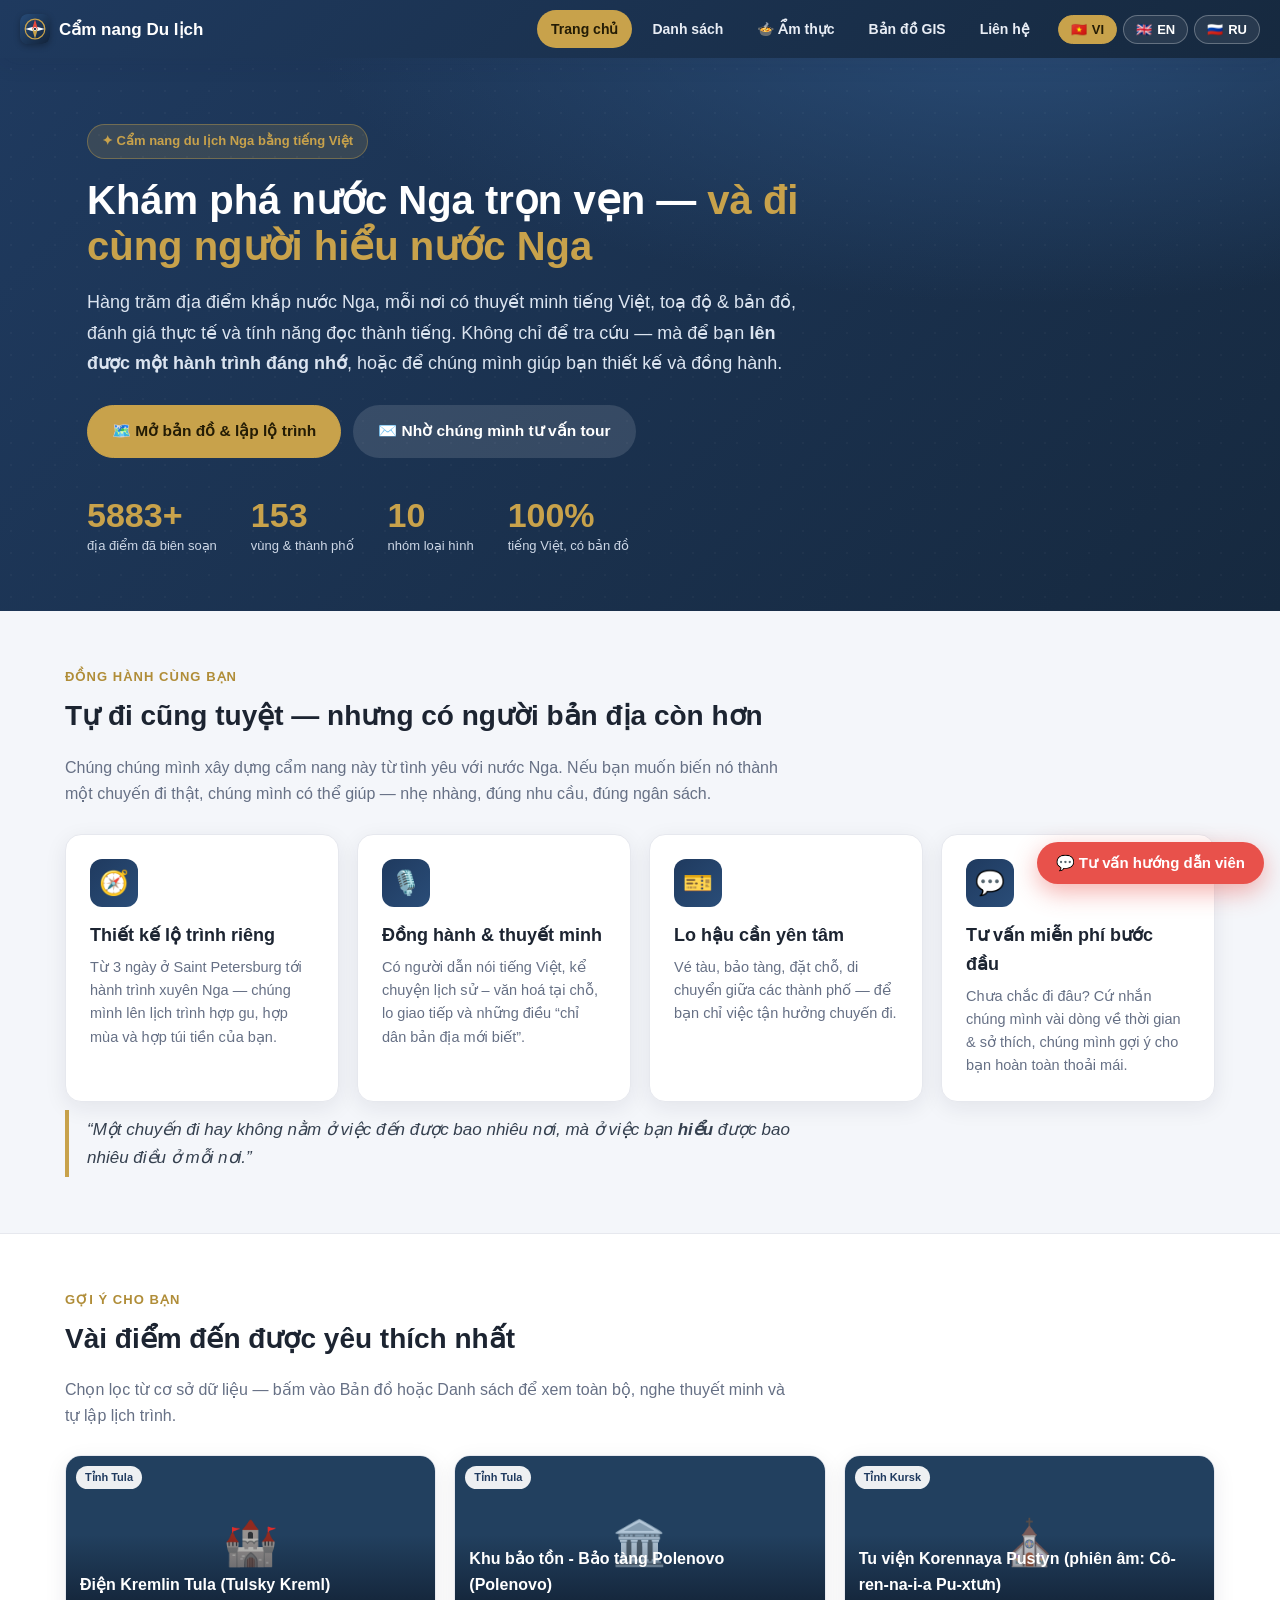
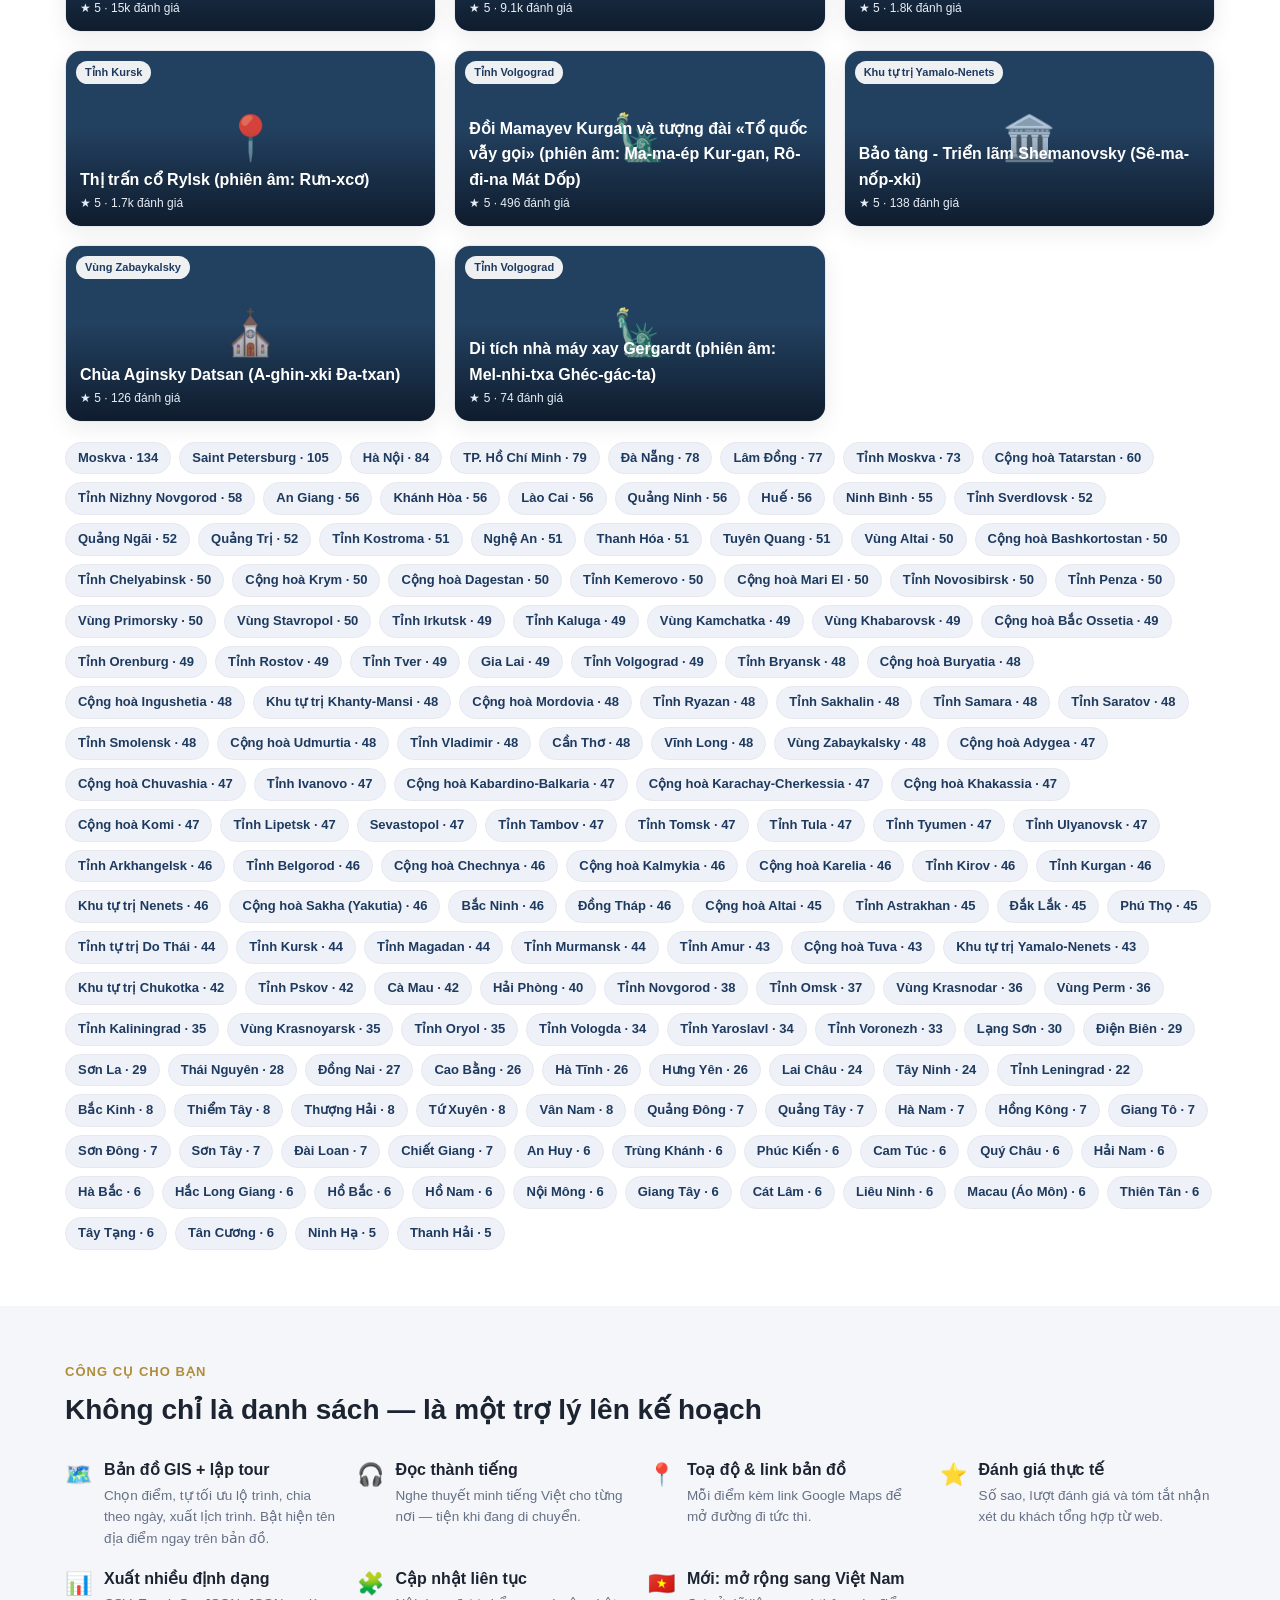
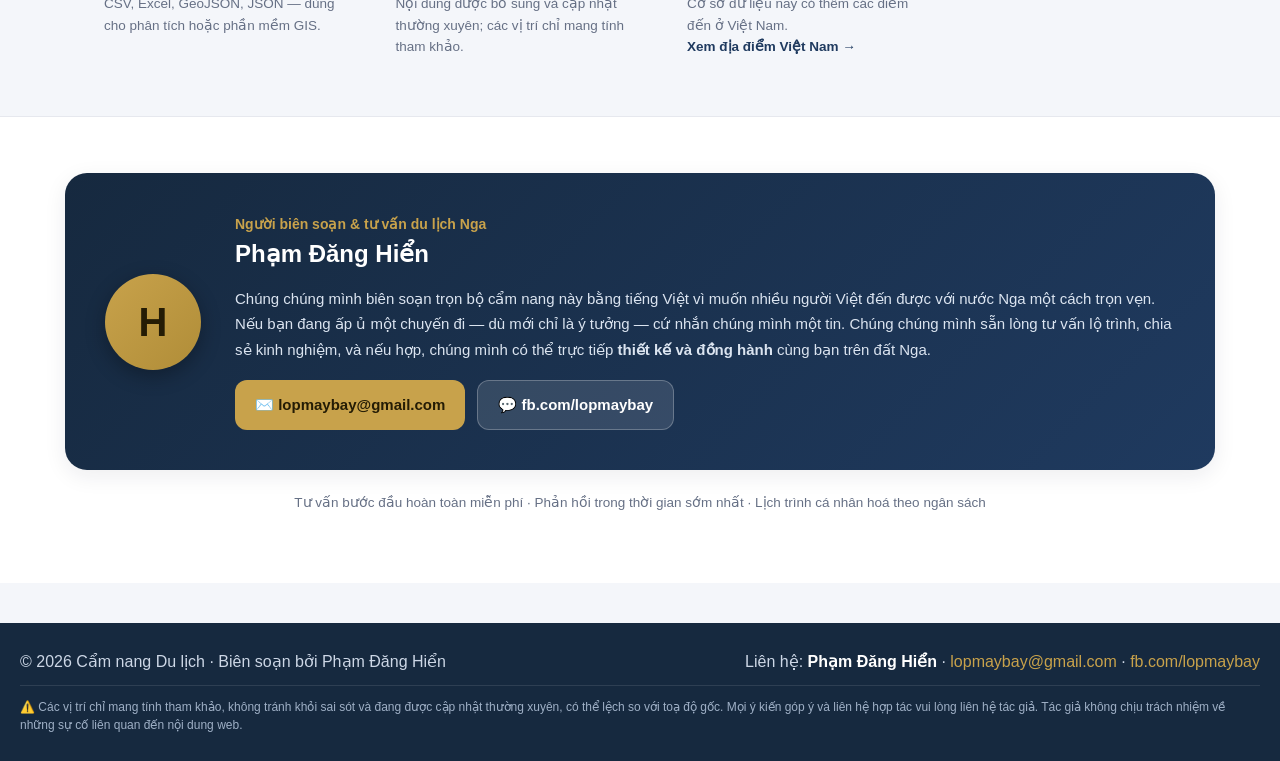
==== index.html @ 729ceeb8 "update 3" ====
<!DOCTYPE html>
<html lang="vi">
<head>
<meta charset="UTF-8" />
<meta name="viewport" content="width=device-width, initial-scale=1.0" />
<title>Khám phá nước Nga cùng Phạm Đăng Hiển · Cẩm nang & tư vấn dẫn tour</title>
<meta name="description" content="Cẩm nang du lịch Nga bằng tiếng Việt: hàng trăm địa điểm khắp nước Nga kèm bản đồ, đánh giá, thuyết minh. Tư vấn lộ trình và đồng hành dẫn tour cá nhân hoá." />
<meta property="og:type" content="website" />
<meta property="og:title" content="Khám phá nước Nga cùng Phạm Đăng Hiển · Cẩm nang & tư vấn dẫn tour" />
<meta property="og:description" content="Cẩm nang du lịch Nga (và nay có cả Việt Nam) bằng tiếng Việt: bản đồ, đánh giá, thuyết minh, lập lộ trình. Tư vấn & đồng hành dẫn tour cá nhân hoá." />
<meta property="og:image" content="assets/vendor/images/marker-icon-2x.png" />
<link rel="stylesheet" href="assets/app.css" />
<style>
  .heroX { position: relative; overflow: hidden; background: radial-gradient(1200px 500px at 80% -10%, #2a4d78 0%, transparent 60%), linear-gradient(135deg, #1f3a5f 0%, #16293f 100%); color: #fff; }
  .heroX::after { content: ""; position: absolute; inset: 0; background-image: radial-gradient(rgba(255,255,255,.06) 1px, transparent 1px); background-size: 22px 22px; opacity: .5; pointer-events: none; }
  .heroX .hwrap { position: relative; z-index: 1; max-width: 1150px; margin: 0 auto; padding: 66px 22px 54px; }
  .eyebrow { display: inline-flex; align-items: center; gap: 8px; background: rgba(200,162,75,.16); color: var(--gold); border: 1px solid rgba(200,162,75,.4); padding: 6px 14px; border-radius: 999px; font-size: 13px; font-weight: 700; }
  .heroX h1 { font-size: 40px; line-height: 1.15; margin: 18px 0 14px; max-width: 800px; }
  .heroX h1 .accent { color: var(--gold); }
  .heroX .lead { font-size: 18px; color: #dbe4f0; max-width: 720px; line-height: 1.7; }
  .hero-cta { display: flex; gap: 12px; margin-top: 26px; flex-wrap: wrap; }
  .btn-lg { padding: 13px 24px; font-size: 15.5px; border-radius: 999px; font-weight: 700; }
  .stats2 { display: flex; gap: 34px; margin-top: 40px; flex-wrap: wrap; }
  .stat2 b { display: block; font-size: 34px; color: var(--gold); line-height: 1; }
  .stat2 span { font-size: 13px; color: #cdd7e6; }

  section.band { padding: 56px 22px; }
  .band .inner { max-width: 1150px; margin: 0 auto; }
  .sec-eyebrow { color: var(--gold-2); font-weight: 800; letter-spacing: .08em; text-transform: uppercase; font-size: 13px; }
  .sec-title { font-size: 28px; margin: 6px 0 10px; }
  .sec-sub { color: var(--muted); font-size: 16px; max-width: 720px; }

  .svc-grid { display: grid; grid-template-columns: repeat(auto-fit, minmax(250px, 1fr)); gap: 18px; margin-top: 28px; }
  .svc { background: #fff; border: 1px solid var(--line); border-radius: 16px; padding: 24px; box-shadow: var(--shadow); transition: .18s; }
  .svc:hover { transform: translateY(-3px); border-color: var(--gold); }
  .svc .ic { width: 48px; height: 48px; border-radius: 12px; background: linear-gradient(135deg, var(--navy), #2a4d78); color: var(--gold); display: flex; align-items: center; justify-content: center; font-size: 24px; }
  .svc h3 { margin: 14px 0 6px; font-size: 18px; }
  .svc p { margin: 0; color: var(--muted); font-size: 14.5px; }

  .feat-grid { display: grid; grid-template-columns: repeat(auto-fill, minmax(280px, 1fr)); gap: 18px; margin-top: 26px; }
  .feat-card { border-radius: 16px; overflow: hidden; border: 1px solid var(--line); box-shadow: var(--shadow); background: #fff; position: relative; }
  .feat-card .ph { height: 175px; background-size: cover; background-position: center; background-color: #22405f; position: relative; }
  .feat-card .ph .fallback { position: absolute; inset: 0; display: flex; align-items: center; justify-content: center; font-size: 44px; color: rgba(255,255,255,.85); }
  .feat-card .ph .grad { position: absolute; inset: 0; background: linear-gradient(to top, rgba(11,20,34,.82) 0%, transparent 55%); }
  .feat-card .cap { position: absolute; left: 0; right: 0; bottom: 0; padding: 12px 14px; color: #fff; }
  .feat-card .cap h4 { margin: 0; font-size: 16px; }
  .feat-card .cap .meta { font-size: 12px; color: #e7edf5; margin-top: 2px; }
  .feat-card .region-chip { position: absolute; top: 10px; left: 10px; background: rgba(255,255,255,.92); color: var(--navy); font-size: 11px; font-weight: 700; padding: 3px 9px; border-radius: 999px; }

  .regionsCloud { display: flex; flex-wrap: wrap; gap: 8px; margin-top: 20px; }
  .regionsCloud span { background: #eef2f8; color: var(--navy); border: 1px solid var(--line); border-radius: 999px; padding: 5px 12px; font-size: 13px; font-weight: 600; }

  .featuresX { display: grid; grid-template-columns: repeat(auto-fit, minmax(230px, 1fr)); gap: 16px; margin-top: 24px; }
  .fx { display: flex; gap: 12px; align-items: flex-start; }
  .fx .e { font-size: 22px; }
  .fx b { display: block; margin-bottom: 2px; }
  .fx p { margin: 0; color: var(--muted); font-size: 13.5px; }

  .contactX { background: linear-gradient(135deg, #16293f, #1f3a5f); color: #fff; border-radius: 22px; padding: 40px; display: flex; gap: 34px; align-items: center; flex-wrap: wrap; box-shadow: var(--shadow); }
  .contactX .avatar { width: 96px; height: 96px; border-radius: 50%; background: linear-gradient(135deg, var(--gold), var(--gold-2)); color: #241c05; display: flex; align-items: center; justify-content: center; font-size: 40px; font-weight: 800; flex: 0 0 auto; box-shadow: 0 6px 20px rgba(0,0,0,.3); }
  .contactX .ctext { flex: 1; min-width: 260px; }
  .contactX h3 { margin: 0 0 4px; font-size: 24px; }
  .contactX .role { color: var(--gold); font-weight: 700; font-size: 14px; }
  .contactX p { color: #dbe4f0; font-size: 15px; line-height: 1.7; margin: 12px 0 0; }
  .contactX .cbtns { display: flex; gap: 12px; margin-top: 18px; flex-wrap: wrap; }
  .cbtn { display: inline-flex; align-items: center; gap: 9px; padding: 12px 20px; border-radius: 12px; font-weight: 700; font-size: 15px; }
  .cbtn.mail { background: var(--gold); color: #241c05; }
  .cbtn.mail:hover { background: var(--gold-2); text-decoration: none; }
  .cbtn.fb { background: rgba(255,255,255,.12); color: #fff; border: 1px solid rgba(255,255,255,.25); }
  .cbtn.fb:hover { background: rgba(255,255,255,.2); text-decoration: none; }

  .quote { border-left: 4px solid var(--gold); padding: 6px 0 6px 18px; color: #35404f; font-size: 17px; font-style: italic; max-width: 760px; margin: 8px 0 0; }
  @media (max-width: 640px){ .heroX h1{font-size:30px} .contactX{padding:26px} }

  /* Language switcher (header) */
  .lang-switch { display: flex; gap: 6px; }
  .lang-chip {
    display: inline-flex; align-items: center; gap: 5px; cursor: pointer;
    border: 1.5px solid rgba(255,255,255,.28); background: rgba(255,255,255,.08);
    color: #fff; padding: 7px 12px; border-radius: 999px; font-size: 13px; font-weight: 700;
    line-height: 1; transition: .15s; font-family: inherit;
  }
  .lang-chip:hover { background: rgba(255,255,255,.18); }
  .lang-chip.active { background: var(--gold); color: #241c05; border-color: var(--gold); }
  @media (max-width: 640px) { .lang-chip { padding: 9px 13px; font-size: 13.5px; } }
</style>
</head>
<body>
<header class="site-header">
  <nav class="nav">
    <a class="brand" href="index.html"><img class="brand-logo" src="assets/favicon.svg" alt="" width="30" height="30" /><span class="brand-name">Cẩm nang Du lịch</span></a>
    <div class="nav-links">
      <a href="index.html" class="active">Trang chủ</a>
      <a href="list.html">Danh sách</a><a href="am-thuc/index.html">🍲 Ẩm thực</a>
      <a href="gis.html">Bản đồ GIS</a>
      <a href="#lienhe">Liên hệ</a>
    </div>
    <div class="lang-switch" id="langSwitch"></div>
  </nav>
</header>

<section class="heroX">
  <div class="hwrap">
    <span class="eyebrow">✦ Cẩm nang du lịch Nga bằng tiếng Việt</span>
    <h1>Khám phá nước Nga trọn vẹn — <span class="accent">và đi cùng người hiểu nước Nga</span></h1>
    <p class="lead">Hàng trăm địa điểm khắp nước Nga, mỗi nơi có thuyết minh tiếng Việt, toạ độ &amp; bản đồ, đánh giá thực tế và tính năng đọc thành tiếng. Không chỉ để tra cứu — mà để bạn <b>lên được một hành trình đáng nhớ</b>, hoặc để chúng mình giúp bạn thiết kế và đồng hành.</p>
    <div class="hero-cta">
      <a class="btn gold btn-lg" href="gis.html">🗺️ Mở bản đồ &amp; lập lộ trình</a>
      <a class="btn btn-lg" style="background:rgba(255,255,255,.12);color:#fff;border-color:transparent;" href="#lienhe">✉️ Nhờ chúng mình tư vấn tour</a>
    </div>
    <div class="stats2" id="stats">
      <div class="stat2"><b id="stPlaces">—</b><span>địa điểm đã biên soạn</span></div>
      <div class="stat2"><b id="stRegions">—</b><span>vùng &amp; thành phố</span></div>
      <div class="stat2"><b id="stCats">—</b><span>nhóm loại hình</span></div>
      <div class="stat2"><b>100%</b><span>tiếng Việt, có bản đồ</span></div>
    </div>
  </div>
</section>

<!-- Dịch vụ dẫn tour (khéo léo) -->
<section class="band" style="background:var(--bg);">
  <div class="inner">
    <div class="sec-eyebrow">Đồng hành cùng bạn</div>
    <h2 class="sec-title">Tự đi cũng tuyệt — nhưng có người bản địa còn hơn</h2>
    <p class="sec-sub">Chúng chúng mình xây dựng cẩm nang này từ tình yêu với nước Nga. Nếu bạn muốn biến nó thành một chuyến đi thật, chúng mình có thể giúp — nhẹ nhàng, đúng nhu cầu, đúng ngân sách.</p>
    <div class="svc-grid">
      <div class="svc"><div class="ic">🧭</div><h3>Thiết kế lộ trình riêng</h3><p>Từ 3 ngày ở Saint Petersburg tới hành trình xuyên Nga — chúng mình lên lịch trình hợp gu, hợp mùa và hợp túi tiền của bạn.</p></div>
      <div class="svc"><div class="ic">🎙️</div><h3>Đồng hành &amp; thuyết minh</h3><p>Có người dẫn nói tiếng Việt, kể chuyện lịch sử – văn hoá tại chỗ, lo giao tiếp và những điều “chỉ dân bản địa mới biết”.</p></div>
      <div class="svc"><div class="ic">🎫</div><h3>Lo hậu cần yên tâm</h3><p>Vé tàu, bảo tàng, đặt chỗ, di chuyển giữa các thành phố — để bạn chỉ việc tận hưởng chuyến đi.</p></div>
      <div class="svc"><div class="ic">💬</div><h3>Tư vấn miễn phí bước đầu</h3><p>Chưa chắc đi đâu? Cứ nhắn chúng mình vài dòng về thời gian &amp; sở thích, chúng mình gợi ý cho bạn hoàn toàn thoải mái.</p></div>
    </div>
    <p class="quote">“Một chuyến đi hay không nằm ở việc đến được bao nhiêu nơi, mà ở việc bạn <b>hiểu</b> được bao nhiêu điều ở mỗi nơi.”</p>
  </div>
</section>

<!-- Điểm đến nổi bật -->
<section class="band" style="background:#fff;border-top:1px solid var(--line);">
  <div class="inner">
    <div class="sec-eyebrow">Gợi ý cho bạn</div>
    <h2 class="sec-title">Vài điểm đến được yêu thích nhất</h2>
    <p class="sec-sub">Chọn lọc từ cơ sở dữ liệu — bấm vào Bản đồ hoặc Danh sách để xem toàn bộ, nghe thuyết minh và tự lập lịch trình.</p>
    <div class="feat-grid" id="featured"></div>
    <div class="regionsCloud" id="regionsCloud"></div>
  </div>
</section>

<!-- Tính năng công cụ -->
<section class="band" style="background:var(--bg);">
  <div class="inner">
    <div class="sec-eyebrow">Công cụ cho bạn</div>
    <h2 class="sec-title">Không chỉ là danh sách — là một trợ lý lên kế hoạch</h2>
    <div class="featuresX">
      <div class="fx"><div class="e">🗺️</div><div><b>Bản đồ GIS + lập tour</b><p>Chọn điểm, tự tối ưu lộ trình, chia theo ngày, xuất lịch trình. Bật hiện tên địa điểm ngay trên bản đồ.</p></div></div>
      <div class="fx"><div class="e">🎧</div><div><b>Đọc thành tiếng</b><p>Nghe thuyết minh tiếng Việt cho từng nơi — tiện khi đang di chuyển.</p></div></div>
      <div class="fx"><div class="e">📍</div><div><b>Toạ độ &amp; link bản đồ</b><p>Mỗi điểm kèm link Google Maps để mở đường đi tức thì.</p></div></div>
      <div class="fx"><div class="e">⭐</div><div><b>Đánh giá thực tế</b><p>Số sao, lượt đánh giá và tóm tắt nhận xét du khách tổng hợp từ web.</p></div></div>
      <div class="fx"><div class="e">📊</div><div><b>Xuất nhiều định dạng</b><p>CSV, Excel, GeoJSON, JSON — dùng cho phân tích hoặc phần mềm GIS.</p></div></div>
      <div class="fx"><div class="e">🧩</div><div><b>Cập nhật liên tục</b><p>Nội dung được bổ sung và cập nhật thường xuyên; các vị trí chỉ mang tính tham khảo.</p></div></div>
      <div class="fx"><div class="e">🇻🇳</div><div><b>Mới: mở rộng sang Việt Nam</b><p>Cơ sở dữ liệu nay có thêm các điểm đến ở Việt Nam. <a href="list.html?country=vietnam"><b>Xem địa điểm Việt Nam →</b></a></p></div></div>
    </div>
  </div>
</section>

<!-- Liên hệ -->
<section class="band" id="lienhe" style="background:#fff;border-top:1px solid var(--line);">
  <div class="inner">
    <div class="contactX">
      <div class="avatar">H</div>
      <div class="ctext">
        <div class="role">Người biên soạn &amp; tư vấn du lịch Nga</div>
        <h3>Phạm Đăng Hiển</h3>
        <p>Chúng chúng mình biên soạn trọn bộ cẩm nang này bằng tiếng Việt vì muốn nhiều người Việt đến được với nước Nga một cách trọn vẹn. Nếu bạn đang ấp ủ một chuyến đi — dù mới chỉ là ý tưởng — cứ nhắn chúng mình một tin. Chúng chúng mình sẵn lòng tư vấn lộ trình, chia sẻ kinh nghiệm, và nếu hợp, chúng mình có thể trực tiếp <b>thiết kế và đồng hành</b> cùng bạn trên đất Nga.</p>
        <div class="cbtns">
          <a class="cbtn mail" href="mailto:lopmaybay@gmail.com?subject=Tư vấn tour du lịch Nga">✉️ lopmaybay@gmail.com</a>
          <a class="cbtn fb" href="https://fb.com/lopmaybay" target="_blank" rel="noopener">💬 fb.com/lopmaybay</a>
        </div>
      </div>
    </div>
    <p class="muted" style="text-align:center;margin-top:22px;font-size:13.5px;">Tư vấn bước đầu hoàn toàn miễn phí · Phản hồi trong thời gian sớm nhất · Lịch trình cá nhân hoá theo ngân sách</p>
  </div>
</section>

<footer class="site-footer">
  <div class="fwrap">
    <div>© 2026 Cẩm nang Du lịch · Biên soạn bởi Phạm Đăng Hiển</div>
    <div class="contact">Liên hệ: <b>Phạm Đăng Hiển</b> · <a href="mailto:lopmaybay@gmail.com">lopmaybay@gmail.com</a> · <a href="https://fb.com/lopmaybay" target="_blank" rel="noopener">fb.com/lopmaybay</a></div>
  </div>
  <div class="fwrap" style="margin-top:10px;border-top:1px solid rgba(255,255,255,.1);padding-top:12px;"><div style="color:#9fb0c6;font-size:12px;line-height:1.55;">⚠️ Các vị trí chỉ mang tính tham khảo, không tránh khỏi sai sót và đang được cập nhật thường xuyên, có thể lệch so với toạ độ gốc. Mọi ý kiến góp ý và liên hệ hợp tác vui lòng liên hệ tác giả. Tác giả không chịu trách nhiệm về những sự cố liên quan đến nội dung web.</div></div>
</footer>

<script src="assets/common.js"></script>
<script src="data/bundle.js"></script>
<script>
(function () {
  var m = RT.getMeta();
  var places = RT.getPlaces();
  document.getElementById("stPlaces").textContent = (m.total_places || places.length) + "+";
  document.getElementById("stRegions").textContent = (m.regions || []).length;
  document.getElementById("stCats").textContent = Object.keys(m.categories || {}).length;

  /* ---------- Ngôn ngữ ---------- */
  (function buildLangSwitch() {
    var box = document.getElementById("langSwitch");
    if (!box) return;
    Object.keys(RT.LANGS).forEach(function (code) {
      var info = RT.LANGS[code];
      var b = document.createElement("button");
      b.type = "button";
      b.className = "lang-chip";
      b.dataset.code = code;
      b.title = info.label;
      b.setAttribute("aria-label", info.label);
      b.innerHTML = info.flag + " <span>" + code.toUpperCase() + "</span>";
      b.onclick = function () {
        if (RT.getLang() === code) return;
        RT.setLang(code);
        RT.TTS.stop();
        markLang();
        renderFeatured();
      };
      box.appendChild(b);
    });
    markLang();
  })();
  function markLang() {
    var cur = RT.getLang();
    document.querySelectorAll(".lang-chip").forEach(function (c) {
      c.classList.toggle("active", c.dataset.code === cur);
    });
    document.documentElement.lang = cur;
  }

  // Điểm đến nổi bật: ưu tiên có ảnh + đánh giá cao, đa dạng vùng
  var withPhoto = places.filter(function (p) { return p.photo; });
  withPhoto.sort(function (a, b) {
    var ra = (a.rating || {}).value || 0, rb = (b.rating || {}).value || 0;
    var ca = (a.rating || {}).count || 0, cb = (b.rating || {}).count || 0;
    return (rb - ra) || (cb - ca);
  });
  var seenReg = {}, feat = [];
  withPhoto.forEach(function (p) {
    var r = p.region;
    if ((seenReg[r] || 0) >= 2) return;      // tối đa 2 điểm/vùng cho đa dạng
    seenReg[r] = (seenReg[r] || 0) + 1;
    if (feat.length < 8) feat.push(p);
  });
  var fg = document.getElementById("featured");
  function renderFeatured() {
    fg.innerHTML = feat.map(function (p) {
      var info = RT.catInfo(RT.primaryCat(p));
      var rt = p.rating || {};
      return '<a class="feat-card" href="gis.html?focus=' + encodeURIComponent(p.id) + '" title="Xem trên bản đồ">' +
        '<div class="ph" style="background-image:url(\'' + p.photo + '\')">' +
          '<div class="fallback">' + info.emoji + '</div><div class="grad"></div>' +
          '<span class="region-chip">' + RT.escapeHtml(p.region_name_vi || "") + '</span>' +
        '</div>' +
        '<div class="cap"><h4>' + RT.escapeHtml(RT.t(p, "name")) + '</h4>' +
          '<div class="meta">' + (rt.value != null ? '★ ' + rt.value + (rt.count ? ' · ' + RT.fmtCount(rt.count) + ' ' + (RT.getLang() === "vi" ? "đánh giá" : RT.getLang() === "ru" ? "оценок" : "reviews") : '') : info.vi) + '</div>' +
        '</div></a>';
    }).join("");
  }
  renderFeatured();

  // Chip các vùng đã có
  var rc = document.getElementById("regionsCloud");
  rc.innerHTML = (m.regions || []).slice().sort(function (a, b) { return b.count - a.count; })
    .map(function (r) { return '<span>' + RT.escapeHtml(r.name_vi) + ' · ' + r.count + '</span>'; }).join("");
})();
</script>

<style>
#planner{display:none !important;}
.cndl-fab{position:fixed;right:16px;bottom:16px;z-index:99999;background:#e8514b;color:#fff;border:none;border-radius:999px;padding:12px 19px;font-size:15px;font-weight:800;cursor:grab;box-shadow:0 8px 24px rgba(232,81,75,.45);display:flex;align-items:center;gap:8px;animation:cndlPulse 2s infinite;font-family:inherit;touch-action:none;user-select:none;-webkit-user-select:none;-webkit-tap-highlight-color:transparent}
@keyframes cndlPulse{0%{box-shadow:0 0 0 0 rgba(232,81,75,.55)}70%{box-shadow:0 0 0 16px rgba(232,81,75,0)}100%{box-shadow:0 0 0 0 rgba(232,81,75,0)}}
.cndl-fab:hover{background:#d63d37}
.cndl-fab:active{cursor:grabbing}
.cndl-fab.cndl-dragging{animation:none;opacity:.93;transition:none}
/* Mobile: đặt nút Tư vấn NẰM TRÊN nút "Bộ lọc" (bottom:16px) để không đè lên nhau */
@media (max-width:820px){.cndl-fab{right:14px;bottom:78px;padding:11px 15px;font-size:14px}}
.cndl-modal{position:fixed;inset:0;z-index:100000;background:rgba(15,25,40,.55);display:none;align-items:center;justify-content:center;padding:16px}
.cndl-modal.open{display:flex}
.cndl-card{background:#fff;max-width:430px;width:100%;border-radius:16px;padding:20px 20px 8px;box-shadow:0 20px 60px rgba(0,0,0,.3);font-family:-apple-system,BlinkMacSystemFont,'Segoe UI',Roboto,Arial,sans-serif}
.cndl-card h3{margin:0 0 6px;color:#16293f;font-size:19px}
.cndl-card p{margin:0 0 14px;color:#33404f;font-size:14px;line-height:1.6}
.cndl-ch{display:flex;align-items:center;gap:11px;width:100%;text-decoration:none;border:1px solid #e4e7ee;border-radius:12px;padding:11px 14px;margin-bottom:9px;font-weight:700;color:#16293f;font-size:14.5px}
.cndl-ch:hover{background:#f6f8fb;border-color:#c9d3e2}
.cndl-ch .i{font-size:20px;width:24px;text-align:center}
.cndl-x{float:right;border:none;background:#eef2f8;border-radius:50%;width:30px;height:30px;cursor:pointer;font-size:15px;color:#16293f;line-height:1}
.cndl-lock{background:#fff8ec;border:1px solid #f0dcae;border-left:4px solid #c79a3a;border-radius:10px;padding:11px 13px;margin:12px 0;font-size:13px;color:#5a4a1e;line-height:1.6}
</style>
<button type="button" class="cndl-fab" id="cndlFab" title="Bấm để liên hệ · Kéo để di chuyển">💬 Tư vấn hướng dẫn viên</button>
<div class="cndl-modal" id="cndlModal" onclick="if(event.target===this)CNDL_close()">
  <div class="cndl-card">
    <button class="cndl-x" onclick="CNDL_close()">✕</button>
    <h3>💬 Tư vấn &amp; đặt hướng dẫn viên địa phương</h3>
    <p>Cần thuyết minh chi tiết tại điểm, lên lịch trình riêng, hay hướng dẫn viên người Việt tại Nga? Liên hệ ngay để được hỗ trợ tận tình!</p>
    <div id="cndlChannels"></div>
    <p style="font-size:11.5px;color:#8a97a8;margin-top:6px">Cẩm nang Du lịch · Phạm Đăng Hiển</p>
  </div>
</div>
<script>
(function(){
  var C = {"fb_messenger": "https://m.me/lopmaybay", "fb_page": "https://www.facebook.com/lopmaybay", "email": "lopmaybay@gmail.com", "phone": "", "zalo": "", "telegram": "", "whatsapp": ""};
  function ch(href,icon,label,sub){ return '<a class="cndl-ch" href="'+href+'" target="_blank" rel="noopener"><span class="i">'+icon+'</span><span>'+label+(sub?'<br><span style="font-weight:400;color:#5c6773;font-size:12.5px">'+sub+'</span>':'')+'</span></a>'; }
  window.CNDL_contact=function(){
    var h="";
    if(C.fb_messenger) h+=ch(C.fb_messenger,"💬","Nhắn Facebook Messenger","Phản hồi nhanh nhất");
    if(C.zalo)         h+=ch("https://zalo.me/"+C.zalo,"🅩","Zalo",C.zalo);
    if(C.telegram)     h+=ch(C.telegram,"✈️","Telegram","");
    if(C.whatsapp)     h+=ch("https://wa.me/"+C.whatsapp,"🟢","WhatsApp",C.whatsapp);
    if(C.phone)        h+=ch("tel:"+C.phone,"📞","Gọi điện",C.phone);
    if(C.email)        h+=ch("mailto:"+C.email,"✉️","Email",C.email);
    if(C.fb_page)      h+=ch(C.fb_page,"👍","Trang Facebook của chúng tôi","");
    document.getElementById("cndlChannels").innerHTML=h;
    document.getElementById("cndlModal").classList.add("open");
  };
  window.CNDL_close=function(){ document.getElementById("cndlModal").classList.remove("open"); };
  // --- Kéo/di chuyển nút Tư vấn (chuột + cảm ứng), nhớ vị trí đã kéo; phân biệt bấm vs kéo ---
  var fab=document.getElementById("cndlFab");
  if(fab){
    var dragging=false,moved=false,sx=0,sy=0,ox=0,oy=0,TH=6;
    function clamp(v,a,b){return Math.max(a,Math.min(b,v));}
    function place(l,t){var w=fab.offsetWidth||160,hh=fab.offsetHeight||46;l=clamp(l,4,window.innerWidth-w-4);t=clamp(t,4,window.innerHeight-hh-4);fab.style.left=l+"px";fab.style.top=t+"px";fab.style.right="auto";fab.style.bottom="auto";}
    try{var sp=JSON.parse(localStorage.getItem("cndlFabPos")||"null");if(sp&&sp.left!=null)place(sp.left,sp.top);}catch(e){}
    fab.addEventListener("pointerdown",function(e){dragging=true;moved=false;var r=fab.getBoundingClientRect();ox=r.left;oy=r.top;sx=e.clientX;sy=e.clientY;try{fab.setPointerCapture(e.pointerId);}catch(_){}});
    fab.addEventListener("pointermove",function(e){if(!dragging)return;var dx=e.clientX-sx,dy=e.clientY-sy;if(!moved&&Math.abs(dx)+Math.abs(dy)>TH){moved=true;fab.classList.add("cndl-dragging");}if(moved){place(ox+dx,oy+dy);e.preventDefault();}});
    function endDrag(e){if(!dragging)return;dragging=false;fab.classList.remove("cndl-dragging");try{fab.releasePointerCapture(e.pointerId);}catch(_){}if(moved){var r=fab.getBoundingClientRect();try{localStorage.setItem("cndlFabPos",JSON.stringify({left:Math.round(r.left),top:Math.round(r.top)}));}catch(_){}}}
    fab.addEventListener("pointerup",endDrag);
    fab.addEventListener("pointercancel",endDrag);
    fab.addEventListener("click",function(e){if(moved){e.preventDefault();e.stopPropagation();moved=false;return;}window.CNDL_contact();});
    window.addEventListener("resize",function(){if(fab.style.left){place(parseFloat(fab.style.left),parseFloat(fab.style.top));}});
  }
})();
</script>
</body>
</html>
---- assets/app.css ----
/* ============================================================
   app.css — Hệ thống giao diện dùng chung
   ============================================================ */
:root {
  --navy: #1f3a5f;
  --navy-2: #16293f;
  --gold: #c8a24b;
  --gold-2: #b08d38;
  --ink: #1c2431;
  --muted: #667085;
  --line: #e6e8ee;
  --bg: #f4f6fa;
  --card: #ffffff;
  --ok: #1e9e6a;
  --shadow: 0 6px 22px rgba(20, 30, 50, 0.08);
  --radius: 14px;
}
* { box-sizing: border-box; }
html, body { margin: 0; padding: 0; }
body {
  font-family: -apple-system, BlinkMacSystemFont, "Segoe UI", Roboto, "Helvetica Neue",
    Arial, "Noto Sans", "Liberation Sans", sans-serif;
  color: var(--ink);
  background: var(--bg);
  line-height: 1.6;
  -webkit-font-smoothing: antialiased;
}
a { color: var(--navy); text-decoration: none; }
a:hover { text-decoration: underline; }
.muted { color: var(--muted); }

/* Header / nav */
.site-header {
  background: linear-gradient(135deg, var(--navy) 0%, var(--navy-2) 100%);
  color: #fff;
  padding: 0;
  box-shadow: var(--shadow);
  position: sticky; top: 0; z-index: 1000;
}
.nav {
  max-width: 1280px; margin: 0 auto; padding: 10px 20px;
  display: flex; align-items: center; gap: 14px; flex-wrap: wrap;
}
.brand { display: flex; align-items: center; gap: 9px; font-weight: 800; font-size: 17px; color: #fff; }
.brand-logo { width: 30px; height: 30px; border-radius: 8px; box-shadow: 0 2px 6px rgba(0,0,0,.28); flex-shrink: 0; display: block; }
.brand-name { white-space: nowrap; }
.brand .dot { color: var(--gold); }
.brand:hover { text-decoration: none; }
.nav-links { display: flex; gap: 6px; margin-left: auto; flex-wrap: wrap; }
.nav-links a {
  color: #e8edf5; padding: 8px 14px; border-radius: 999px; font-weight: 600; font-size: 14px;
}
.nav-links a:hover { background: rgba(255,255,255,.12); text-decoration: none; }
.nav-links a.active { background: var(--gold); color: #241c05; }

/* Buttons & chips */
.btn {
  display: inline-flex; align-items: center; gap: 6px; cursor: pointer;
  border: 1px solid var(--line); background: #fff; color: var(--ink);
  padding: 7px 12px; border-radius: 999px; font-size: 13px; font-weight: 600;
  transition: .15s; white-space: nowrap;
}
.btn:hover { border-color: var(--navy); background: #f0f4fa; text-decoration: none; }
.btn.primary { background: var(--navy); color: #fff; border-color: var(--navy); }
.btn.primary:hover { background: var(--navy-2); }
.btn.gold { background: var(--gold); color: #241c05; border-color: var(--gold); }
.btn.gold:hover { background: var(--gold-2); }
.btn.sm { padding: 5px 10px; font-size: 12px; }
.btn.speaking { background: var(--gold); color: #241c05; border-color: var(--gold); animation: pulse 1.2s infinite; }
@keyframes pulse { 0%,100%{ box-shadow: 0 0 0 0 rgba(200,162,75,.5);} 50%{ box-shadow: 0 0 0 6px rgba(200,162,75,0);} }

.chip {
  display: inline-flex; align-items: center; gap: 5px;
  padding: 3px 10px; border-radius: 999px; font-size: 12px; font-weight: 600;
  color: #fff; white-space: nowrap;
}
.chip.ghost { background: #eef1f6; color: var(--muted); }
.badge-free { background: #e7f7ef; color: var(--ok); border: 1px solid #bfe9d3; padding: 2px 8px; border-radius: 999px; font-size: 11px; font-weight: 700; }
.badge-status { font-size: 11px; padding: 2px 8px; border-radius: 999px; font-weight: 700; }
.badge-status.enriched { background: #eaf2ff; color: #2f6fdb; }
.badge-status.verified { background: #e7f7ef; color: var(--ok); }
.badge-status.stub { background: #fff3e0; color: #b26a00; }

/* Stars */
.stars { color: var(--gold); letter-spacing: 1px; font-size: 15px; }
.stars.muted { color: var(--muted); font-size: 12px; letter-spacing: 0; }

/* Cards */
.container { max-width: 1280px; margin: 0 auto; padding: 20px; }
.grid { display: grid; grid-template-columns: repeat(auto-fill, minmax(320px, 1fr)); gap: 18px; }
.card {
  background: var(--card); border: 1px solid var(--line); border-radius: var(--radius);
  overflow: hidden; box-shadow: var(--shadow); display: flex; flex-direction: column;
}
.card-photo {
  height: 168px; background: linear-gradient(135deg, #2b4a72, #16293f);
  background-size: cover; background-position: center; position: relative;
}
.card-photo .cat-tag {
  position: absolute; left: 10px; top: 10px;
}
.card-photo .ph-fallback {
  position: absolute; inset: 0; display: flex; align-items: center; justify-content: center;
  color: rgba(255,255,255,.85); font-size: 40px;
}
.card-body { padding: 14px 16px 16px; display: flex; flex-direction: column; gap: 8px; }
.card h3 { margin: 0; font-size: 17px; line-height: 1.35; }
.card .subname { color: var(--muted); font-size: 12.5px; margin-top: -2px; }
.rating-row { display: flex; align-items: center; gap: 8px; flex-wrap: wrap; font-size: 13px; }
.short { font-size: 14px; color: #35404f; }
.card-actions { display: flex; gap: 6px; flex-wrap: wrap; margin-top: 4px; }
.detail { display: none; border-top: 1px dashed var(--line); margin-top: 6px; padding-top: 10px; font-size: 14px; }
.detail.open { display: block; }
.detail h4 { margin: 12px 0 4px; font-size: 13px; text-transform: uppercase; letter-spacing: .04em; color: var(--navy); }
.detail ul { margin: 4px 0; padding-left: 18px; }
.detail .practical { display: grid; grid-template-columns: 1fr; gap: 4px; font-size: 13.5px; }
.detail .practical b { color: var(--navy); }

/* Toolbar / filters */
.toolbar {
  background: #fff; border: 1px solid var(--line); border-radius: var(--radius);
  padding: 12px 14px; box-shadow: var(--shadow); margin-bottom: 18px;
  display: flex; gap: 10px; align-items: center; flex-wrap: wrap;
}
.toolbar input[type="search"], .toolbar select {
  border: 1px solid var(--line); border-radius: 10px; padding: 8px 12px; font-size: 14px; font-family: inherit;
}
.toolbar input[type="search"] { min-width: 220px; flex: 1; }
.filter-cats { display: flex; gap: 6px; flex-wrap: wrap; }
.filter-cats .fc {
  cursor: pointer; user-select: none; padding: 4px 10px; border-radius: 999px;
  border: 1.5px solid var(--line); font-size: 12.5px; font-weight: 600; color: var(--muted);
}
.filter-cats .fc.on { color: #fff; border-color: transparent; }

/* Footer */
.site-footer {
  margin-top: 40px; background: var(--navy-2); color: #cdd7e6; padding: 26px 20px;
}
.site-footer .fwrap { max-width: 1280px; margin: 0 auto; display: flex; justify-content: space-between; gap: 16px; flex-wrap: wrap; }
.site-footer a { color: var(--gold); }
.site-footer .contact b { color: #fff; }

/* Hero (index) */
.hero {
  background: linear-gradient(135deg, var(--navy) 0%, var(--navy-2) 100%);
  color: #fff; padding: 54px 20px;
}
.hero .hwrap { max-width: 1100px; margin: 0 auto; }
.hero h1 { font-size: 34px; margin: 0 0 10px; line-height: 1.2; }
.hero p.lead { font-size: 17px; color: #dbe4f0; max-width: 760px; }
.hero .cta { display: flex; gap: 12px; margin-top: 22px; flex-wrap: wrap; }
.stats { display: flex; gap: 26px; margin-top: 26px; flex-wrap: wrap; }
.stat b { display: block; font-size: 30px; color: var(--gold); }
.stat span { font-size: 13px; color: #cdd7e6; }

.notice { background: #fff8e6; border: 1px solid #f0d98a; color: #6b551a; padding: 10px 14px; border-radius: 10px; font-size: 13.5px; }

/* ===================== Responsive / Mobile ===================== */
@media (max-width: 820px) {
  .container { padding: 16px; }
  .grid { grid-template-columns: 1fr; gap: 14px; }
  .toolbar { padding: 10px; gap: 8px; }
  .toolbar select,
  .toolbar input[type="search"] { width: 100%; flex: 1 1 100%; min-width: 0; }
  .card-photo { height: 150px; }
}
@media (max-width: 640px) {
  .nav { padding: 9px 13px; gap: 8px 10px; }
  .brand { font-size: 14.5px; flex: 0 1 auto; min-width: 0; margin-right: auto; }
  .brand-logo { width: 26px; height: 26px; }
  .brand-name { overflow: hidden; text-overflow: ellipsis; }
  .lang-switch { margin-left: auto; order: 1; }
  .nav-links { order: 2; width: 100%; margin-left: 0; gap: 6px; justify-content: center; }
  .nav-links a { padding: 7px 12px; font-size: 13px; }
  .hero { padding: 34px 16px; }
  .hero h1 { font-size: 25px; }
  .hero p.lead { font-size: 15.5px; }
  .hero .cta { gap: 10px; }
  .hero .cta .btn { flex: 1 1 auto; justify-content: center; }
  .stats { gap: 14px 22px; margin-top: 22px; }
  .stat b { font-size: 24px; }
  /* Tap targets rộng hơn cho ngón tay */
  .btn { padding: 10px 15px; font-size: 14px; }
  .btn.sm { padding: 8px 12px; font-size: 13px; }
  .filter-cats .fc { padding: 7px 12px; font-size: 13px; }
  .card h3 { font-size: 16.5px; }
  .card-actions { gap: 8px; }
  .card-actions .btn { flex: 1 1 auto; justify-content: center; }
  .site-footer { padding: 22px 16px; }
  .site-footer .fwrap { flex-direction: column; gap: 10px; }
}
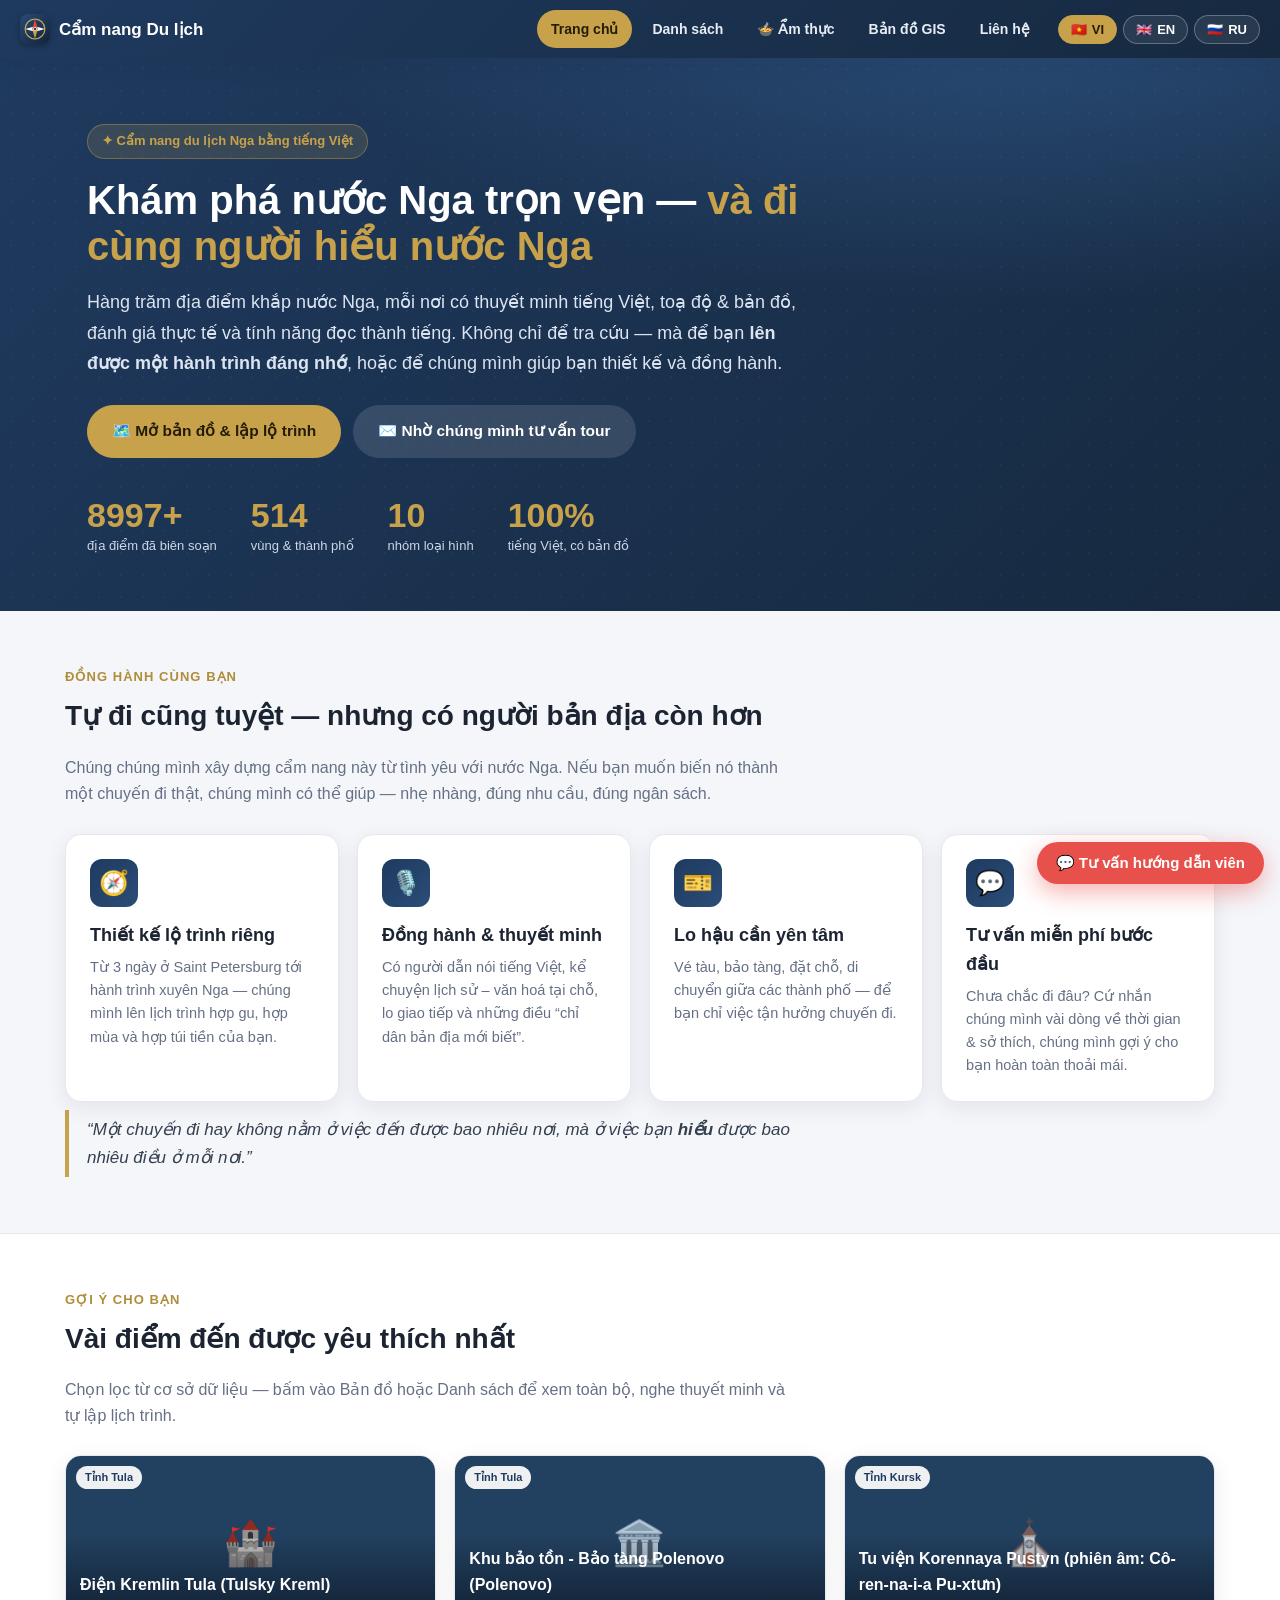
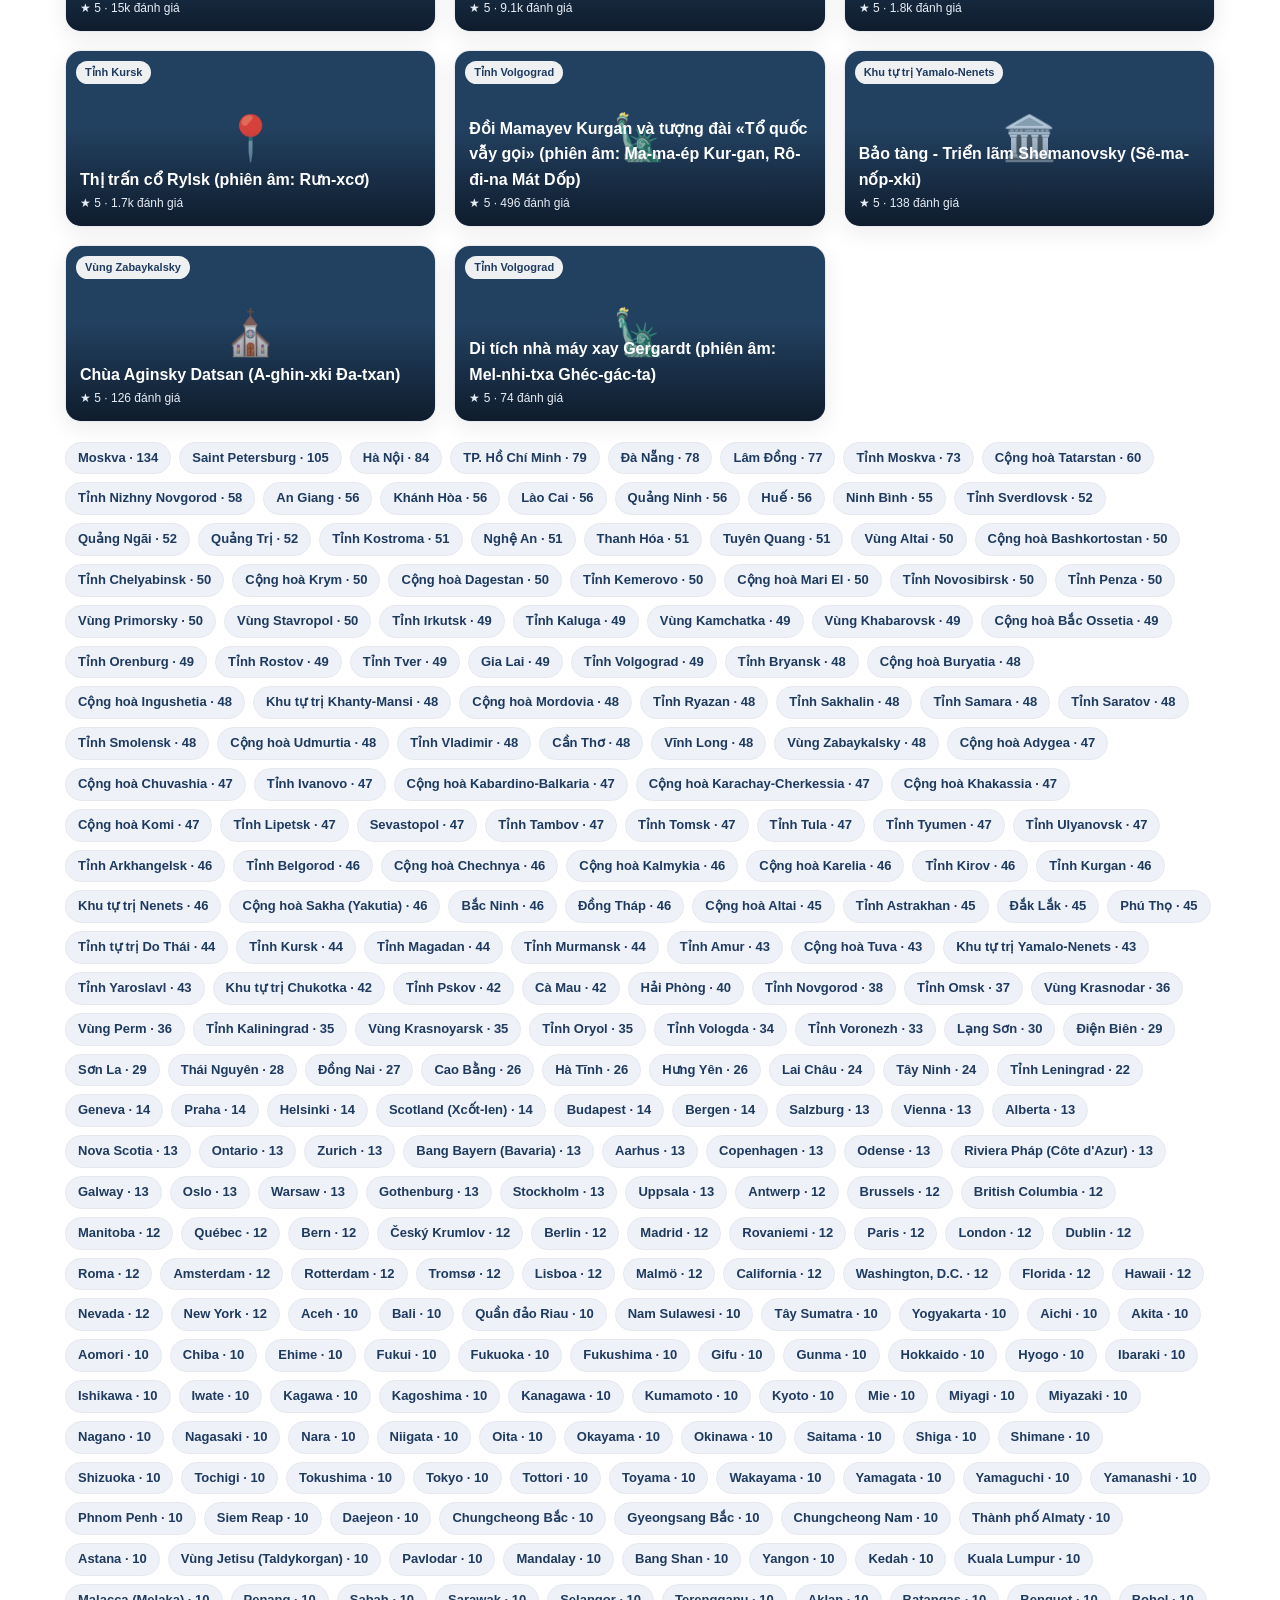
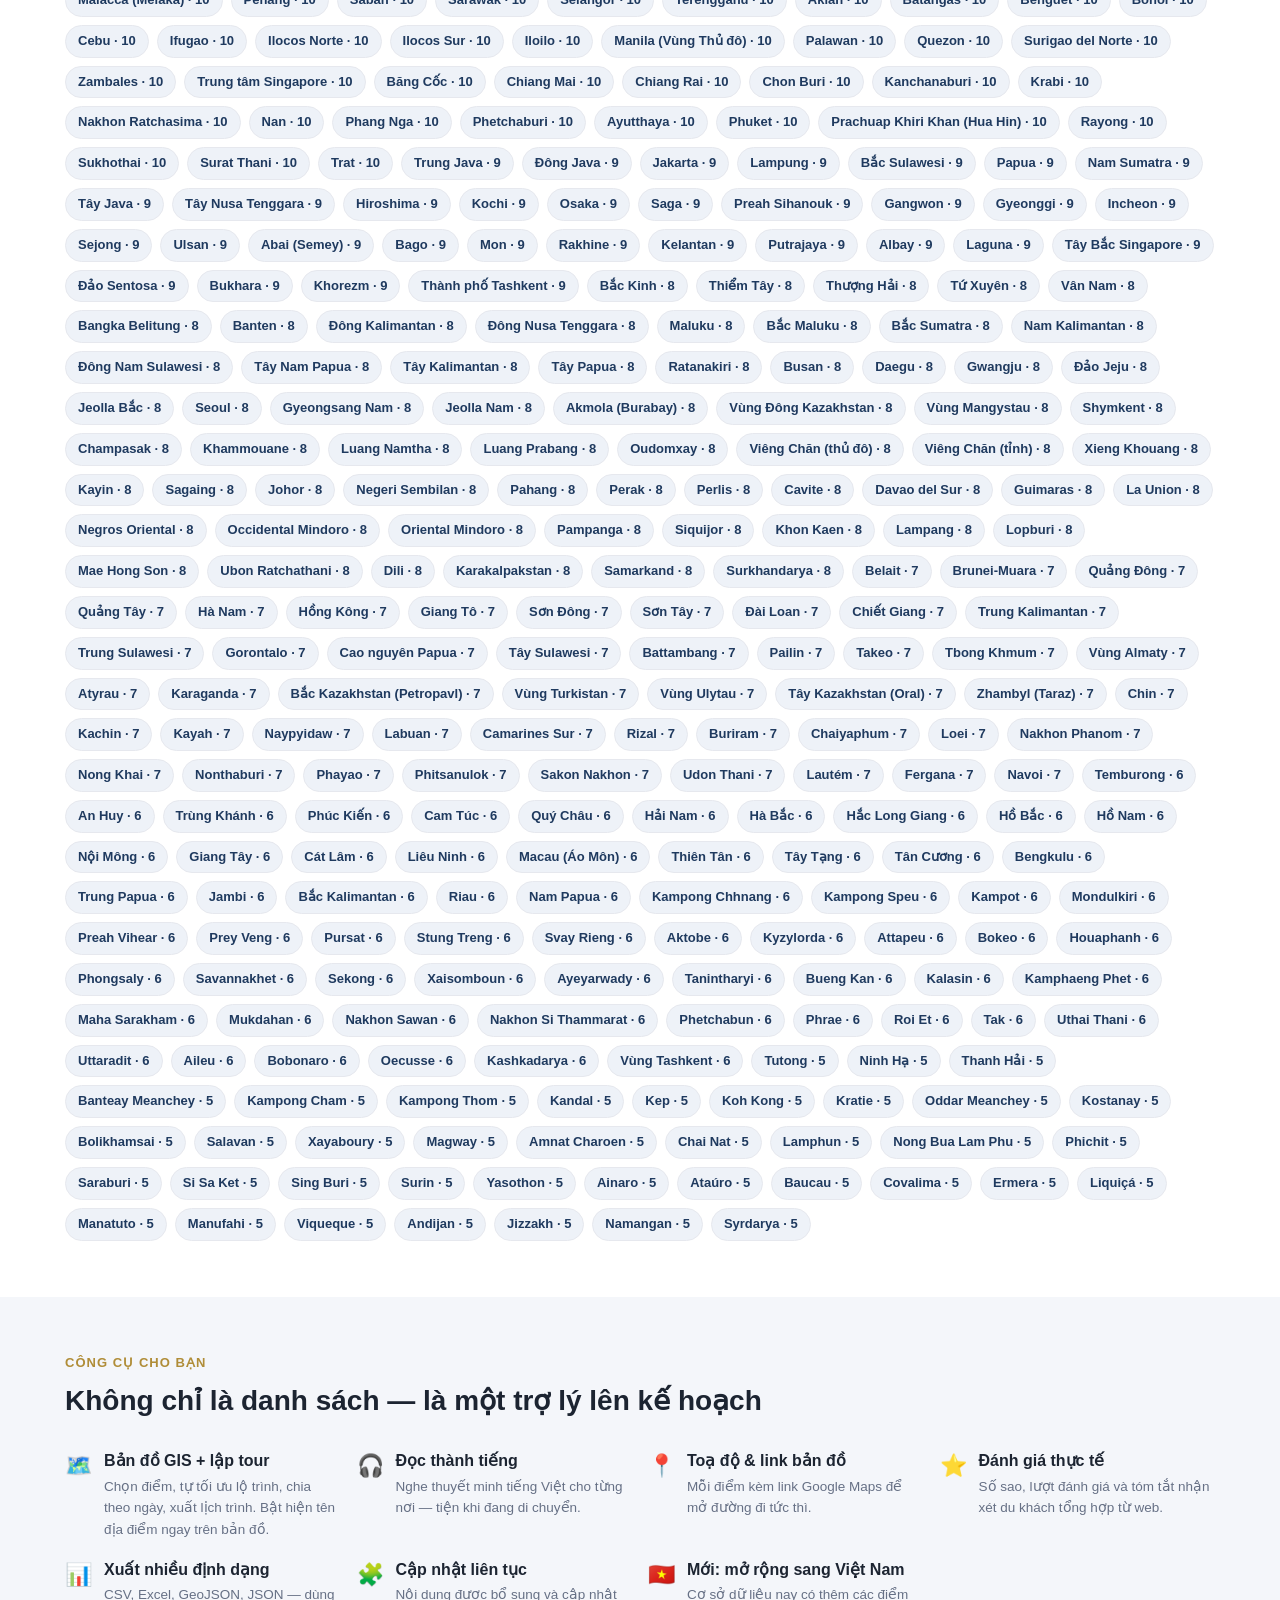
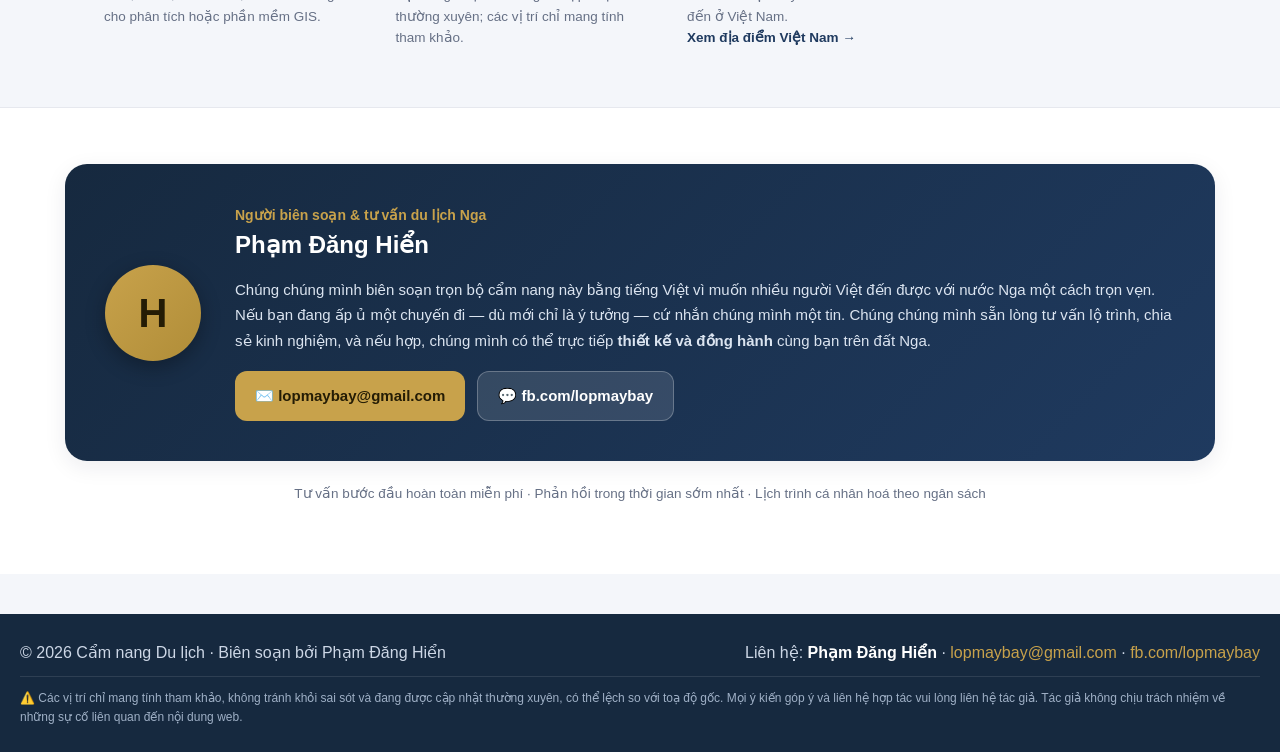
==== commit b955daad: "jhjh" ====
--- a/index.html
+++ b/index.html
@@ -84,6 +84,15 @@
   .lang-chip.active { background: var(--gold); color: #241c05; border-color: var(--gold); }
   @media (max-width: 640px) { .lang-chip { padding: 9px 13px; font-size: 13.5px; } }
 </style>
+<!-- PWA / offline (chèn tự động) -->
+<link rel="manifest" href="manifest.webmanifest">
+<meta name="theme-color" content="#16293f">
+<link rel="apple-touch-icon" href="assets/icon-180.png">
+<meta name="apple-mobile-web-app-capable" content="yes">
+<meta name="mobile-web-app-capable" content="yes">
+<meta name="apple-mobile-web-app-status-bar-style" content="default">
+<meta name="apple-mobile-web-app-title" content="Cẩm nang Nga">
+<script src="assets/pwa.js" defer></script>
 </head>
 <body>
 <header class="site-header">
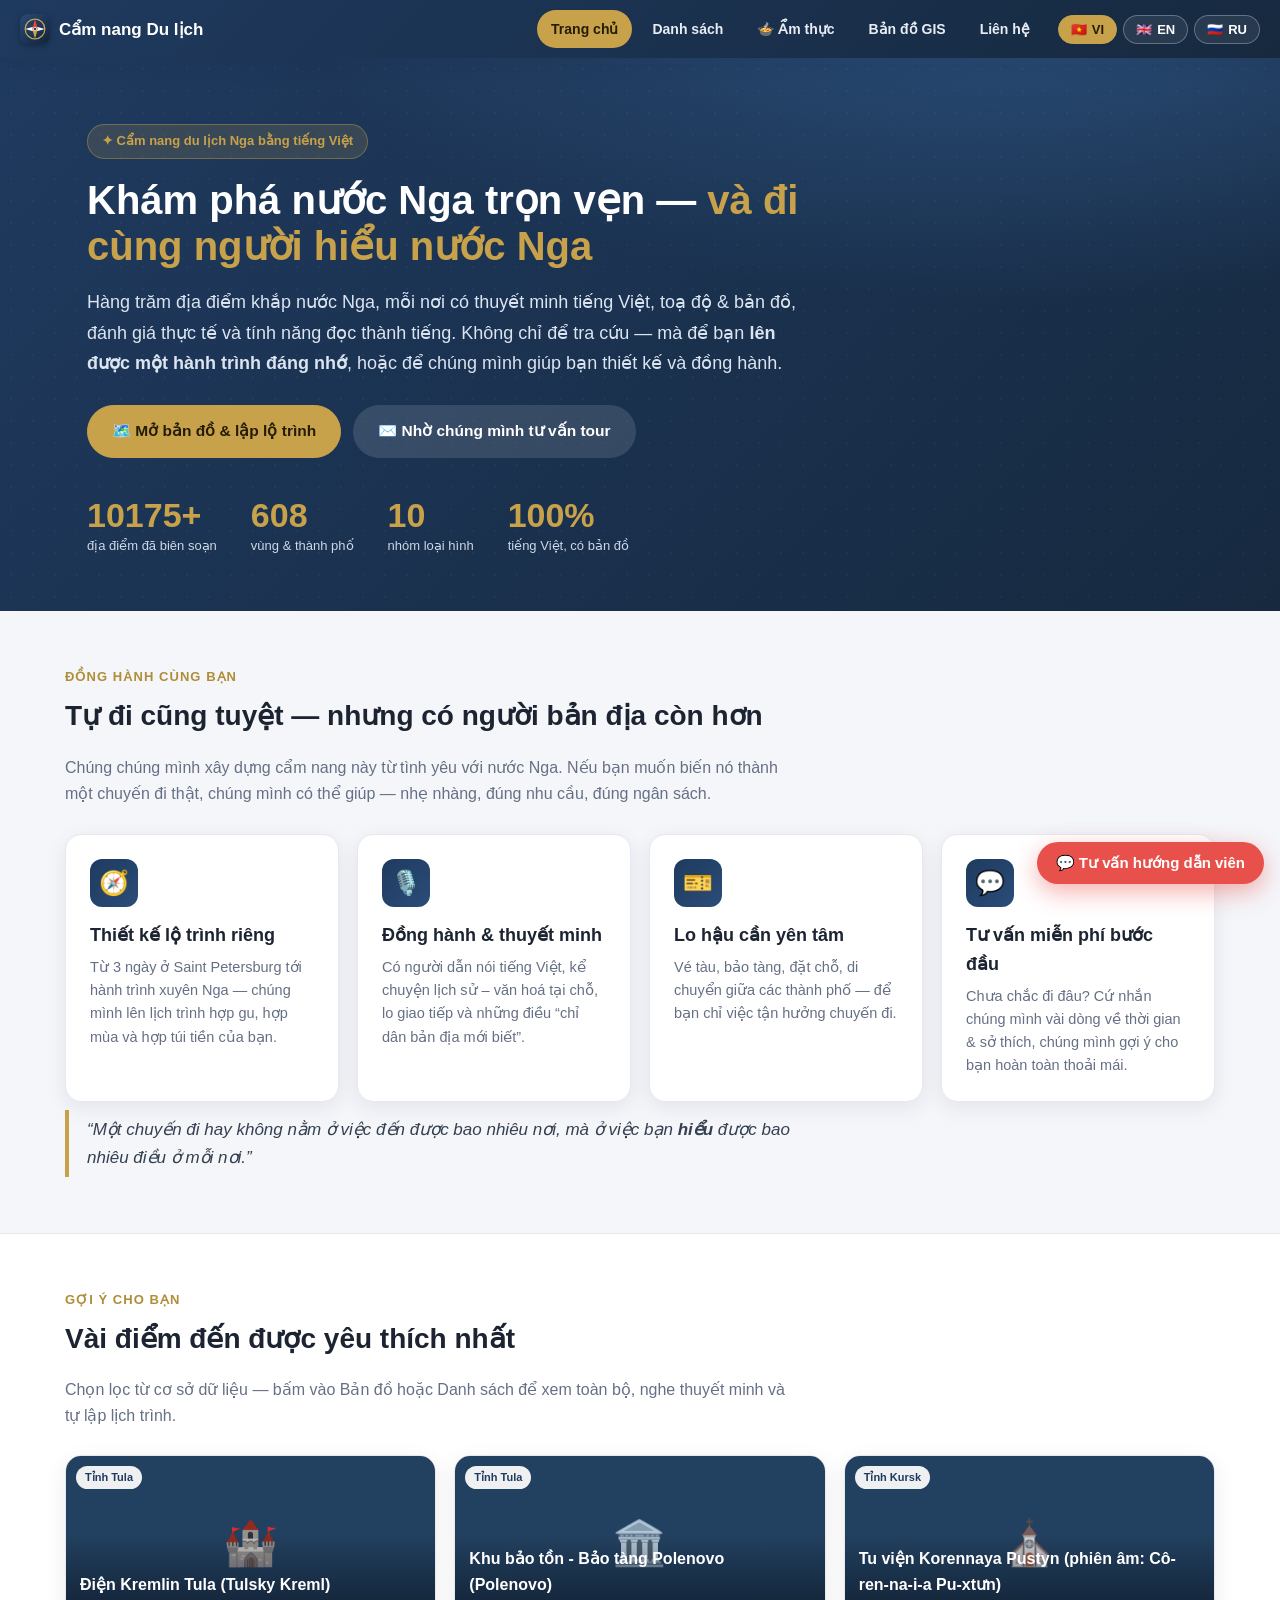
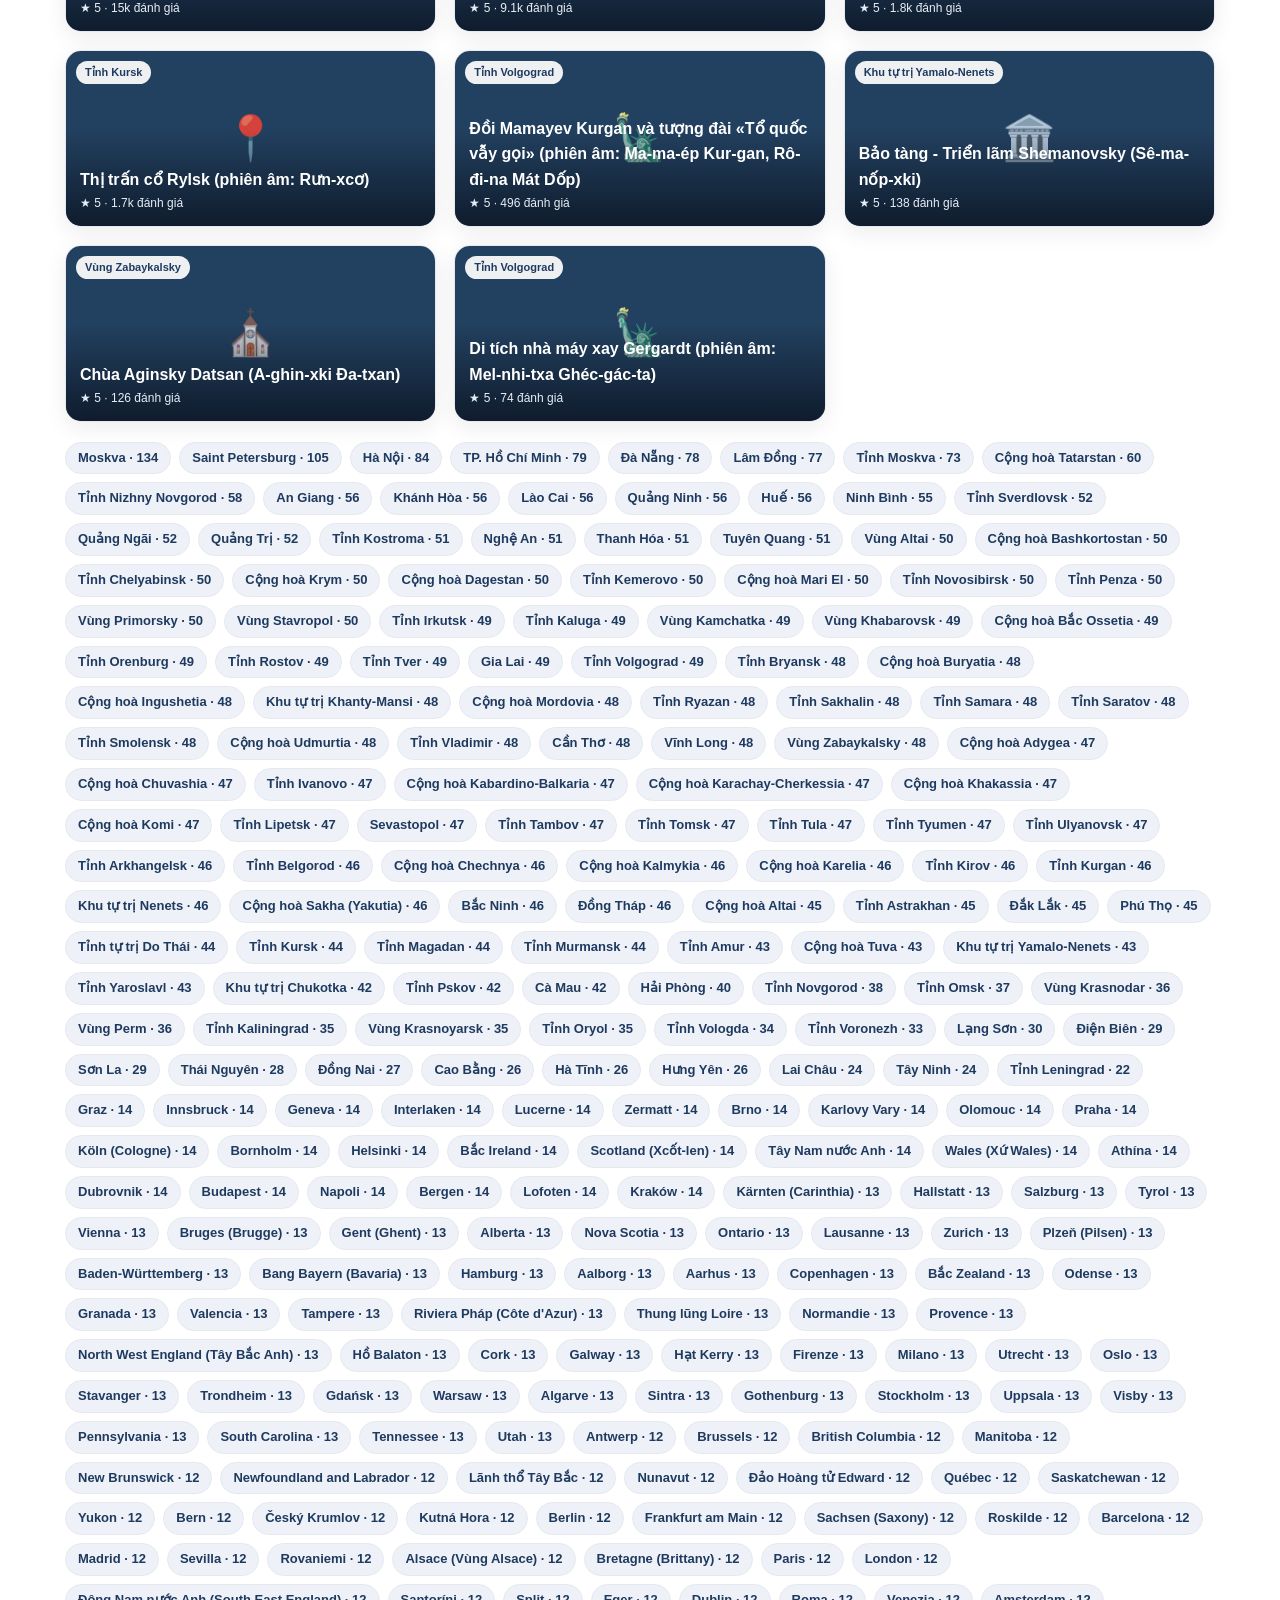
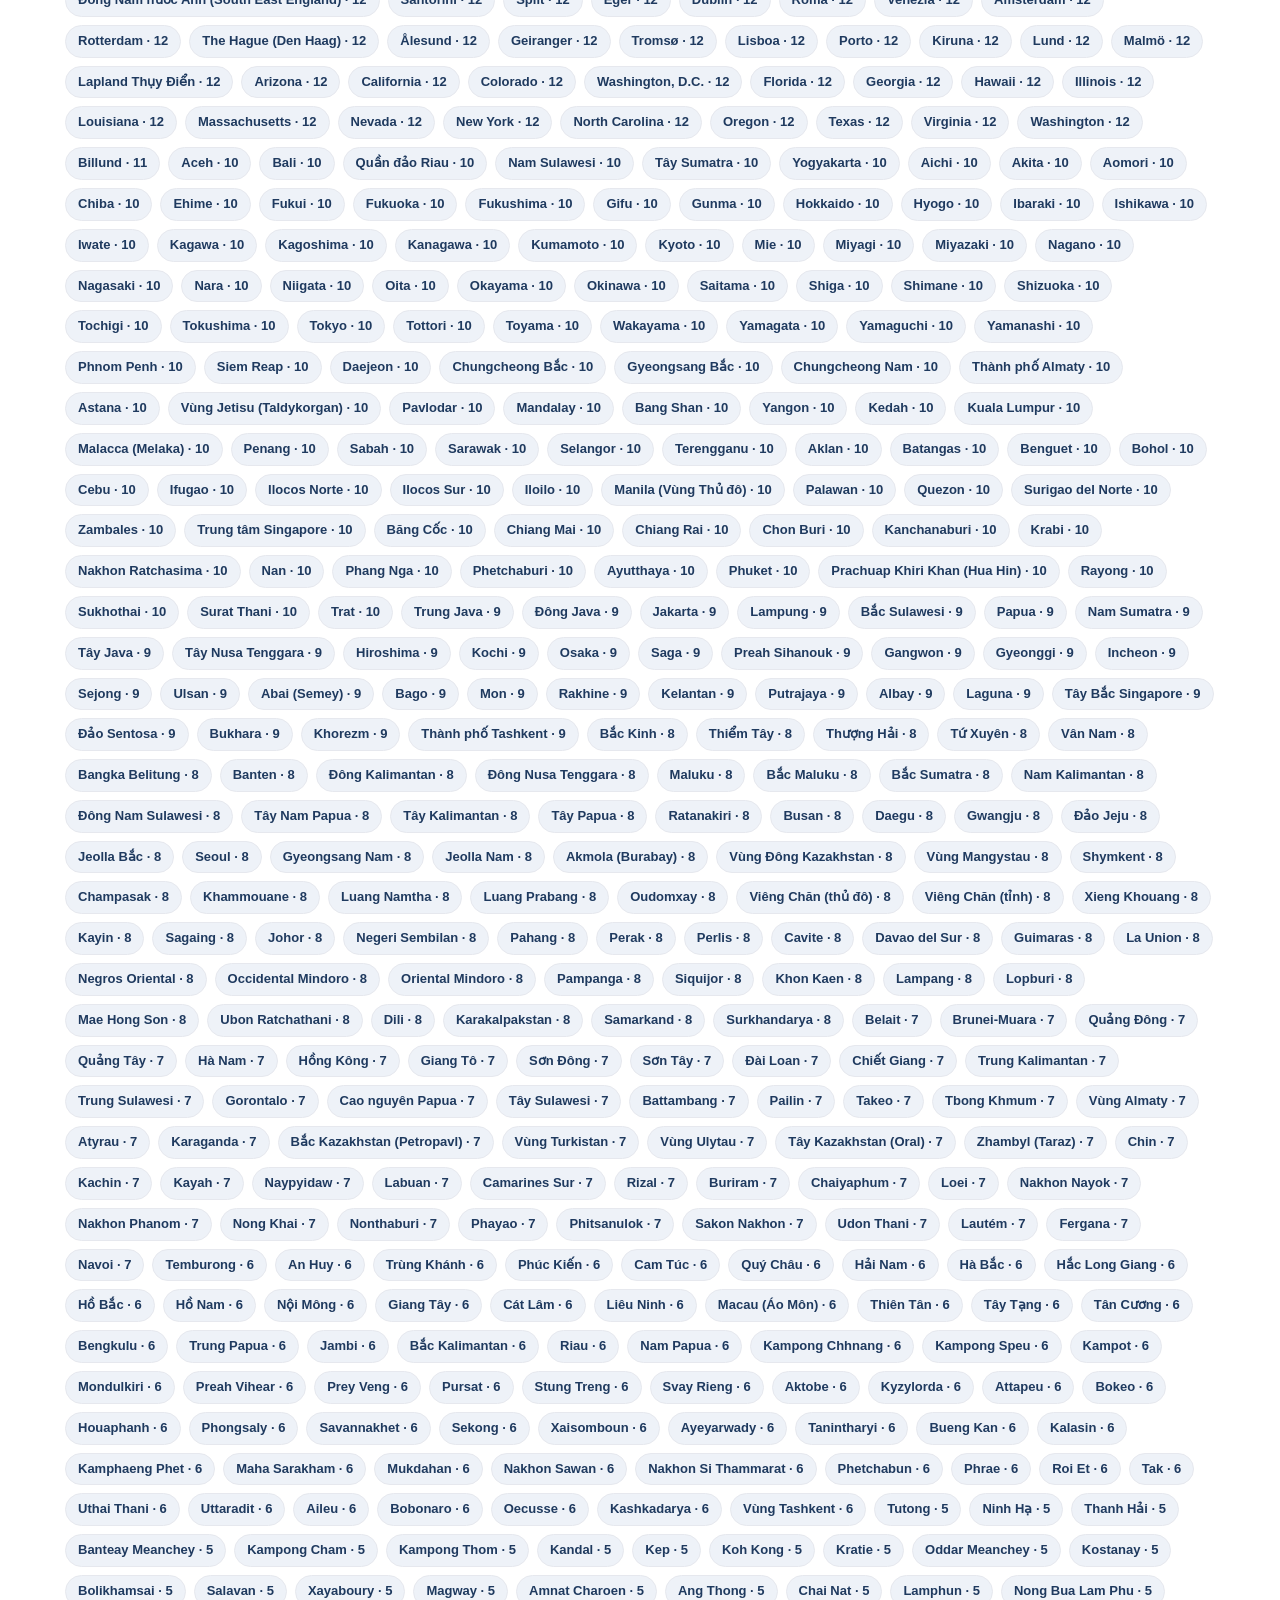
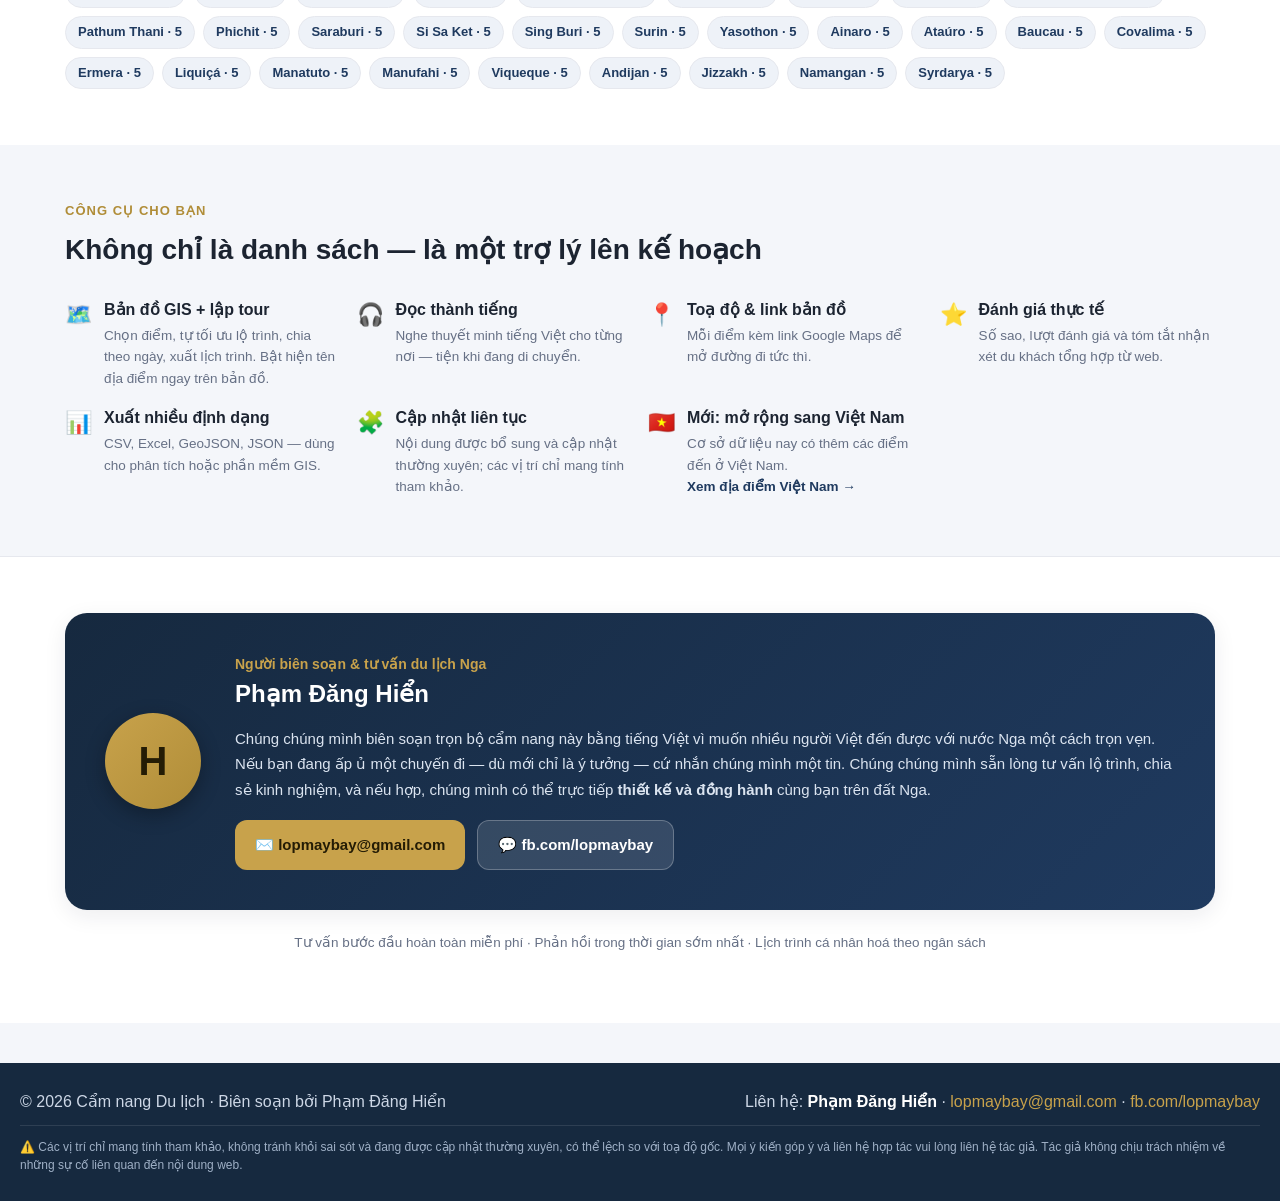
==== commit 4e7382b0: "v1.41" ====
--- a/index.html
+++ b/index.html
@@ -123,6 +123,16 @@
       <div class="stat2"><b id="stCats">—</b><span>nhóm loại hình</span></div>
       <div class="stat2"><b>100%</b><span>tiếng Việt, có bản đồ</span></div>
     </div>
+  </div>
+</section>
+
+<!-- Địa điểm đã ghim -->
+<section class="band" id="pinnedBand" style="background:#fff;border-bottom:1px solid var(--line);display:none;">
+  <div class="inner">
+    <div class="sec-eyebrow">📌 Đã ghim</div>
+    <h2 class="sec-title">Địa điểm bạn đã ghim</h2>
+    <p class="sec-sub">Những nơi bạn lưu để mở nhanh. Bấm thẻ để xem trên bản đồ; bấm 📌 để bỏ ghim.</p>
+    <div class="feat-grid" id="pinnedGrid"></div>
   </div>
 </section>
 
@@ -269,6 +279,32 @@
     }).join("");
   }
   renderFeatured();
+
+  // Địa điểm đã ghim (hiện khi mở app nếu có)
+  function renderPinned(){
+    var band=document.getElementById("pinnedBand"), pgrid=document.getElementById("pinnedGrid");
+    if(!band||!pgrid) return;
+    var pins=RT.pinList();
+    if(!pins.length){ band.style.display="none"; pgrid.innerHTML=""; return; }
+    var byId={}; places.forEach(function(p){ byId[p.id]=p; });
+    pgrid.innerHTML=pins.map(function(pin){
+      var p=byId[pin.id];
+      if(p){ var info=RT.catInfo(RT.primaryCat(p)); var rt=p.rating||{};
+        return '<div class="feat-card pinned-card">'+
+          '<a href="gis.html?focus='+encodeURIComponent(p.id)+'" title="Xem trên bản đồ">'+
+          '<div class="ph"'+(p.photo?(' style="background-image:url(\''+p.photo+'\')"'):'')+'><div class="fallback">'+info.emoji+'</div><div class="grad"></div>'+
+          '<span class="region-chip">'+RT.escapeHtml(p.region_name_vi||"")+'</span></div>'+
+          '<div class="cap"><h4>'+RT.escapeHtml(RT.t(p,"name"))+'</h4>'+
+          '<div class="meta">'+(rt.value!=null?('★ '+rt.value+(rt.count?(' · '+RT.fmtCount(rt.count)):'')):info.vi)+'</div></div></a>'+
+          RT.pinBtnHTML(p)+'</div>';
+      }
+      return '<div class="feat-card pinned-card"><a href="gis.html?focus='+encodeURIComponent(pin.id)+'"><div class="cap" style="padding:16px;"><h4>'+RT.escapeHtml(pin.n||pin.id)+'</h4><div class="meta">'+RT.escapeHtml(pin.s||"")+'</div></div></a>'+
+        '<button type="button" class="btn sm pin-btn on" data-pin="'+RT.escapeHtml(pin.id)+'" data-pinname="'+RT.escapeHtml(pin.n||pin.id)+'">📌 Đã ghim</button></div>';
+    }).join("");
+    band.style.display="block";
+  }
+  renderPinned();
+  window.addEventListener("cndl-pins", renderPinned);
 
   // Chip các vùng đã có
   var rc = document.getElementById("regionsCloud");
--- a/assets/app.css
+++ b/assets/app.css
@@ -190,3 +190,11 @@
   .site-footer { padding: 22px 16px; }
   .site-footer .fwrap { flex-direction: column; gap: 10px; }
 }
+
+/* Ghim địa điểm + lưu offline (thêm bởi Claude) */
+.pin-btn.on{background:#c8a24b !important;color:#241c05 !important;border-color:#c8a24b !important;}
+#pinFilter.active{background:#152c4e;color:#fff;border-color:#152c4e;}
+.off-prog{height:8px;border-radius:6px;background:#e7e3d6;overflow:hidden;margin-top:6px;}
+.off-prog > i{display:block;height:100%;width:0;background:#152c4e;transition:width .25s;}
+.pinned-card{position:relative;}
+.pinned-card .pin-btn{position:absolute;top:8px;right:8px;z-index:2;}
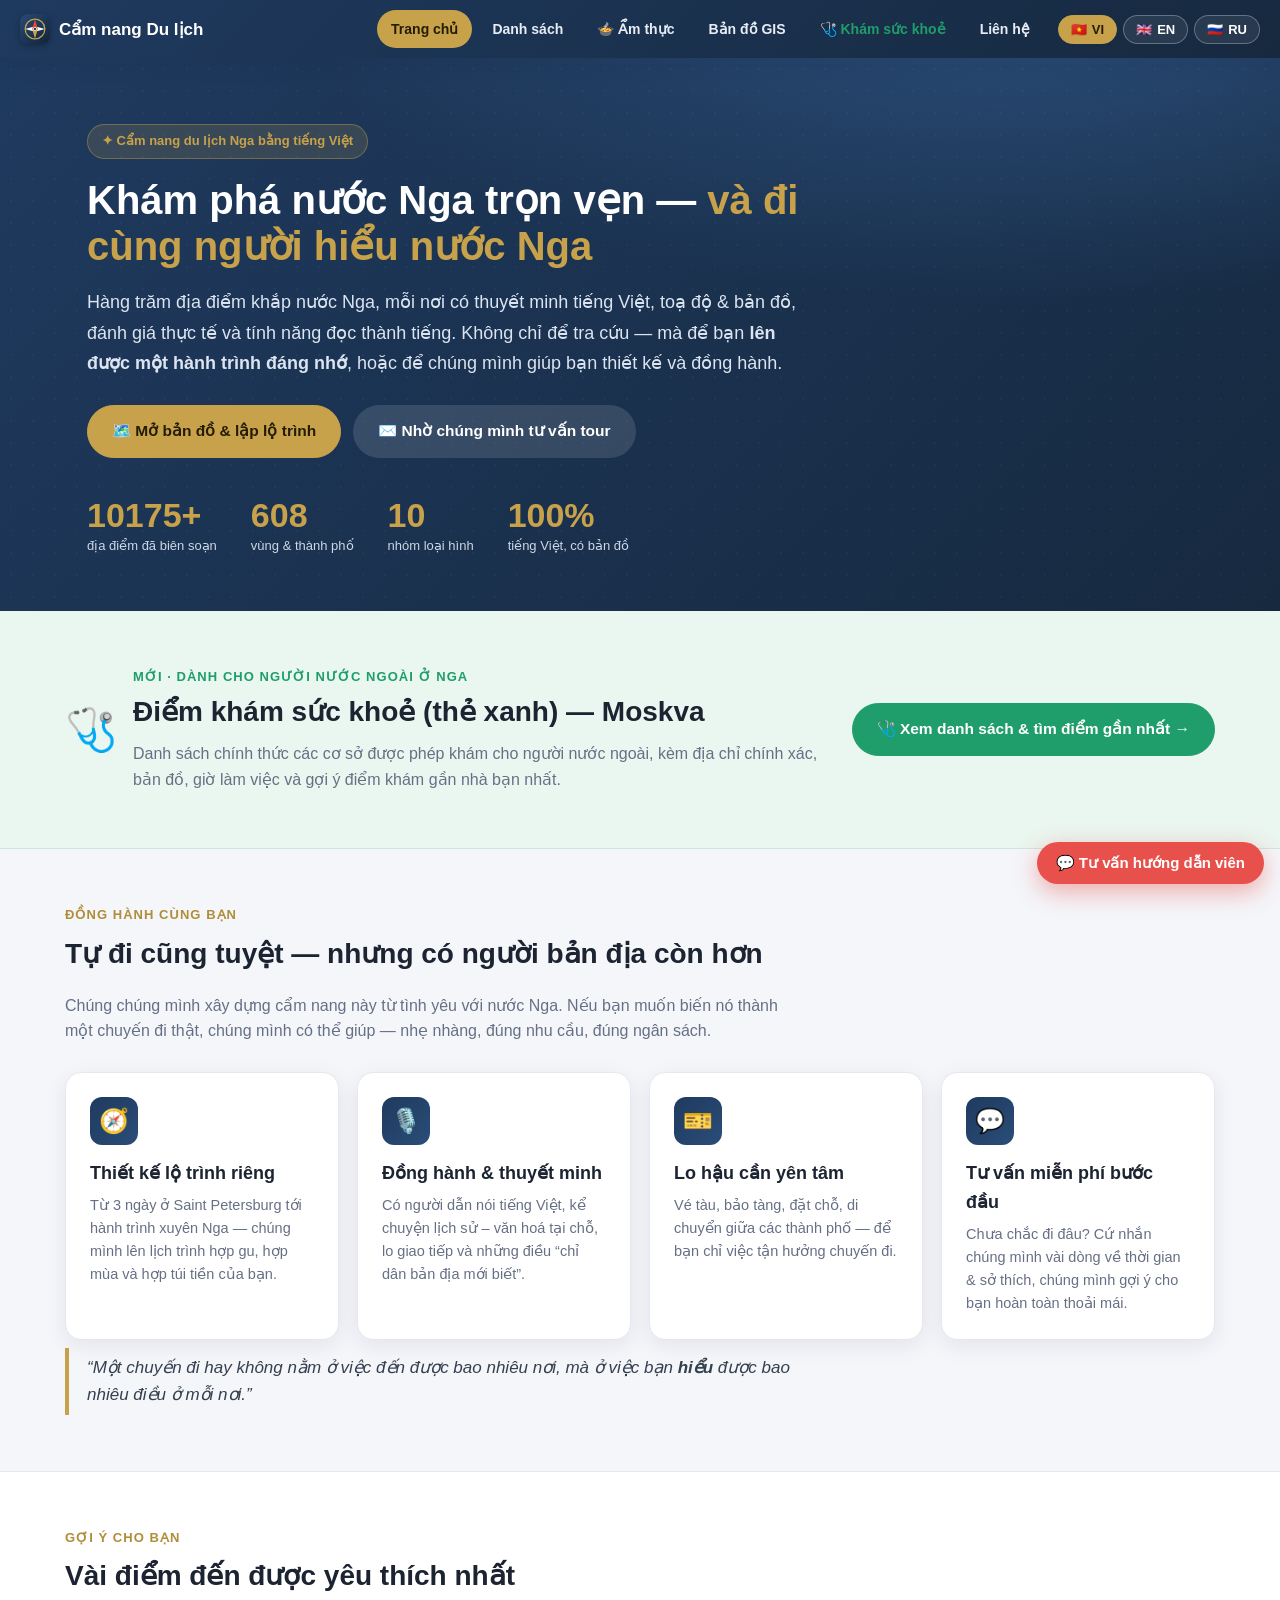
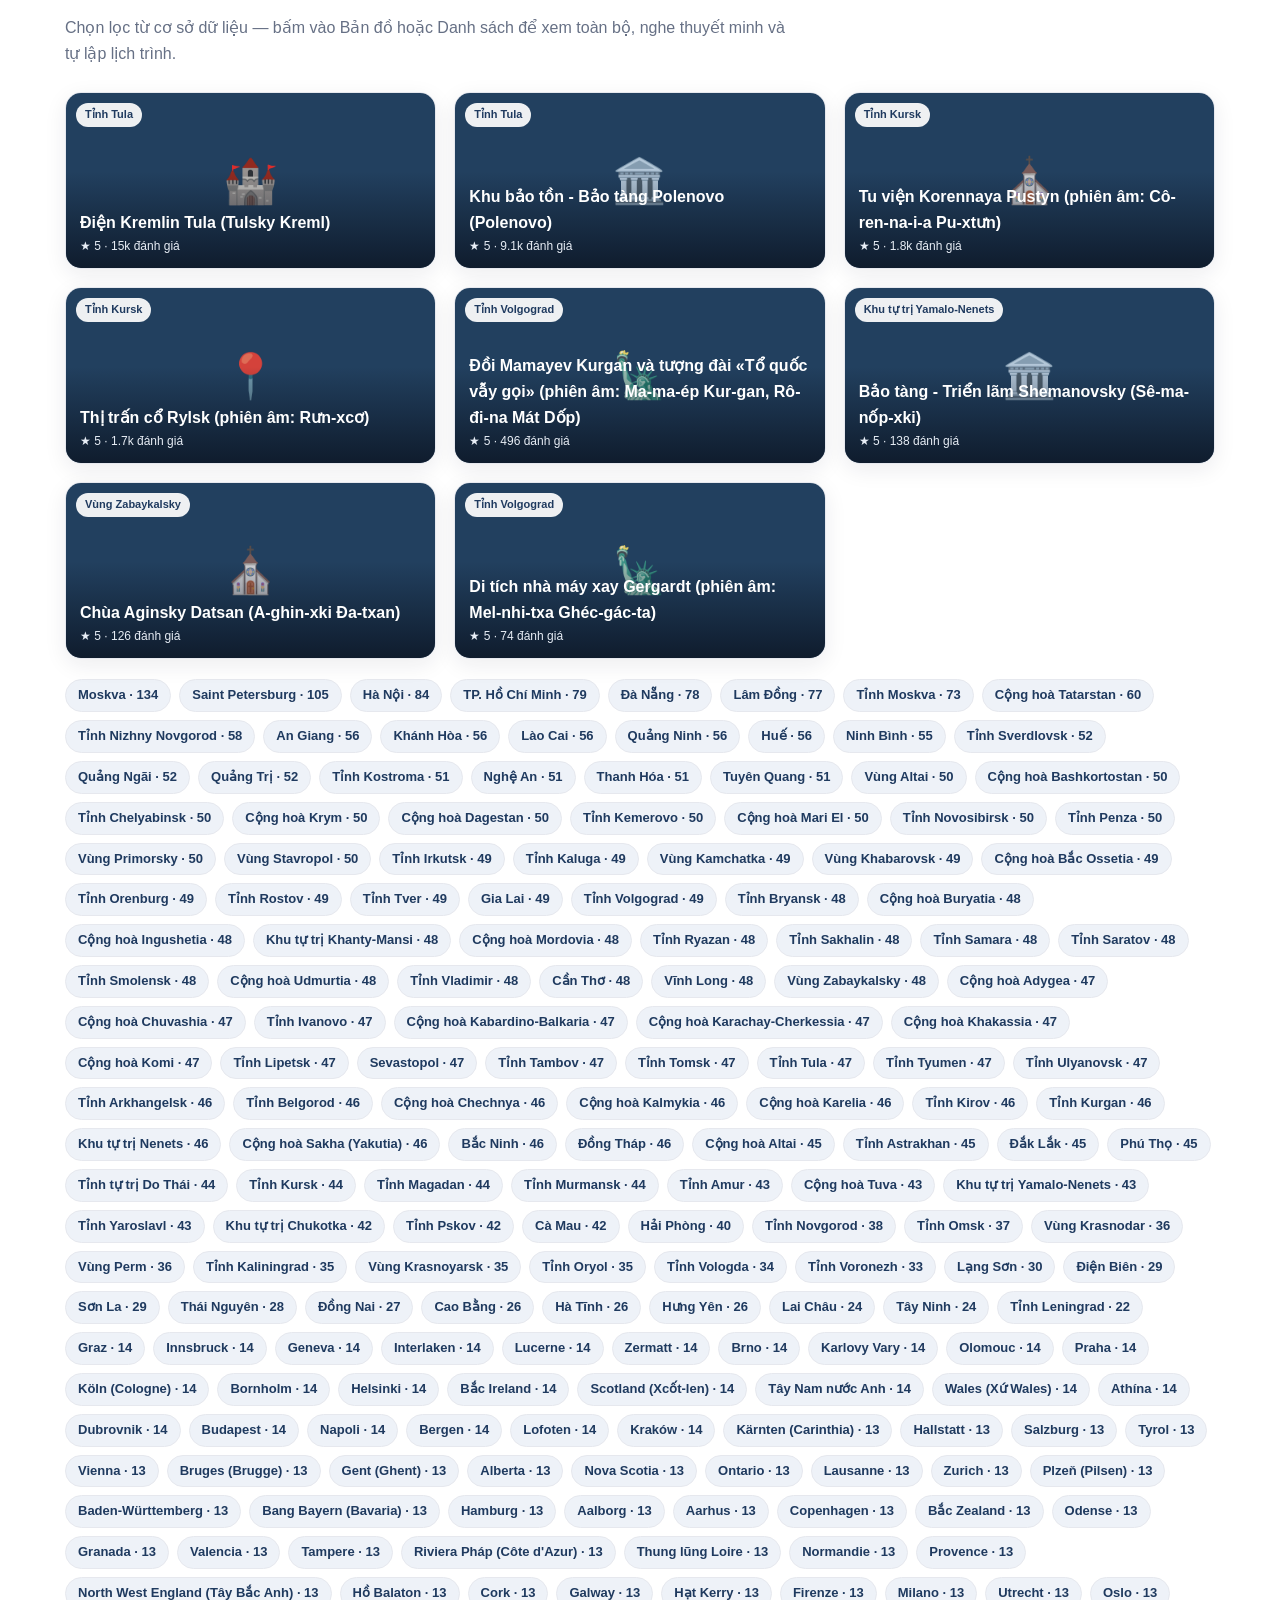
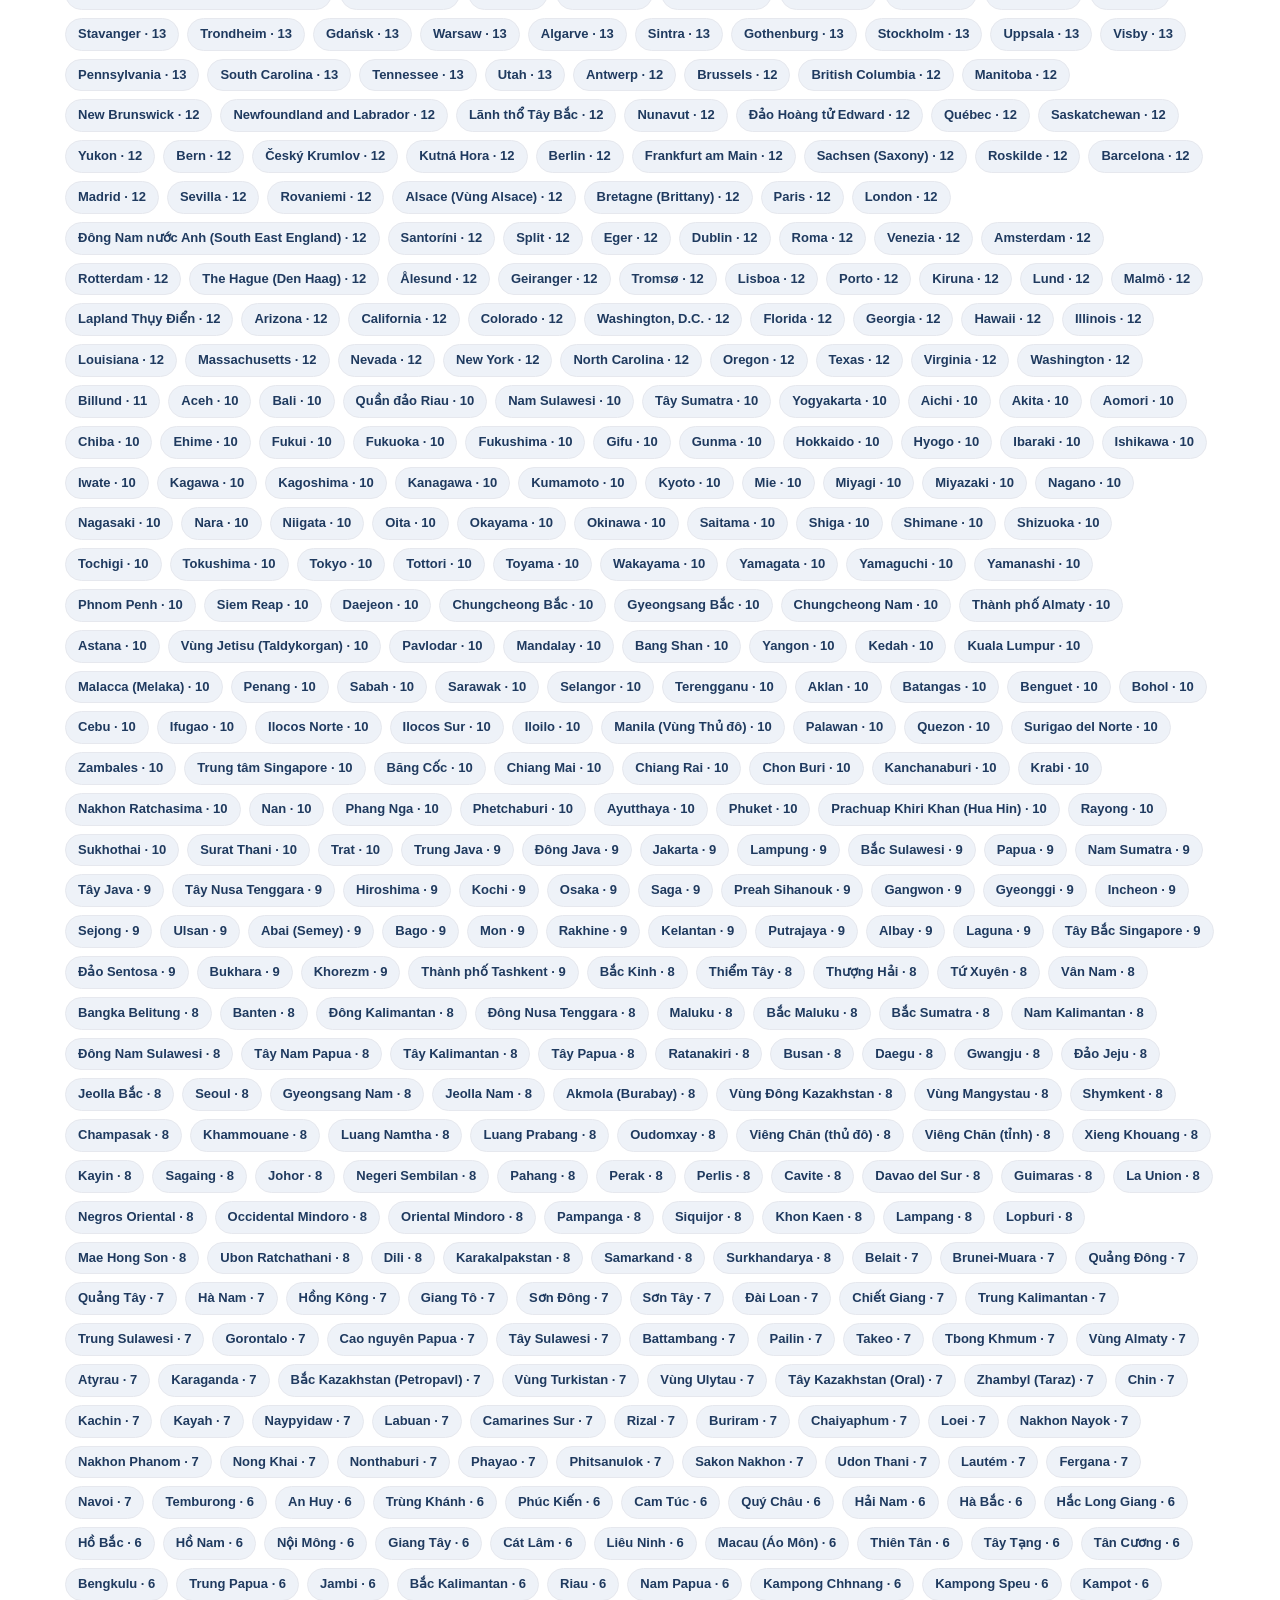
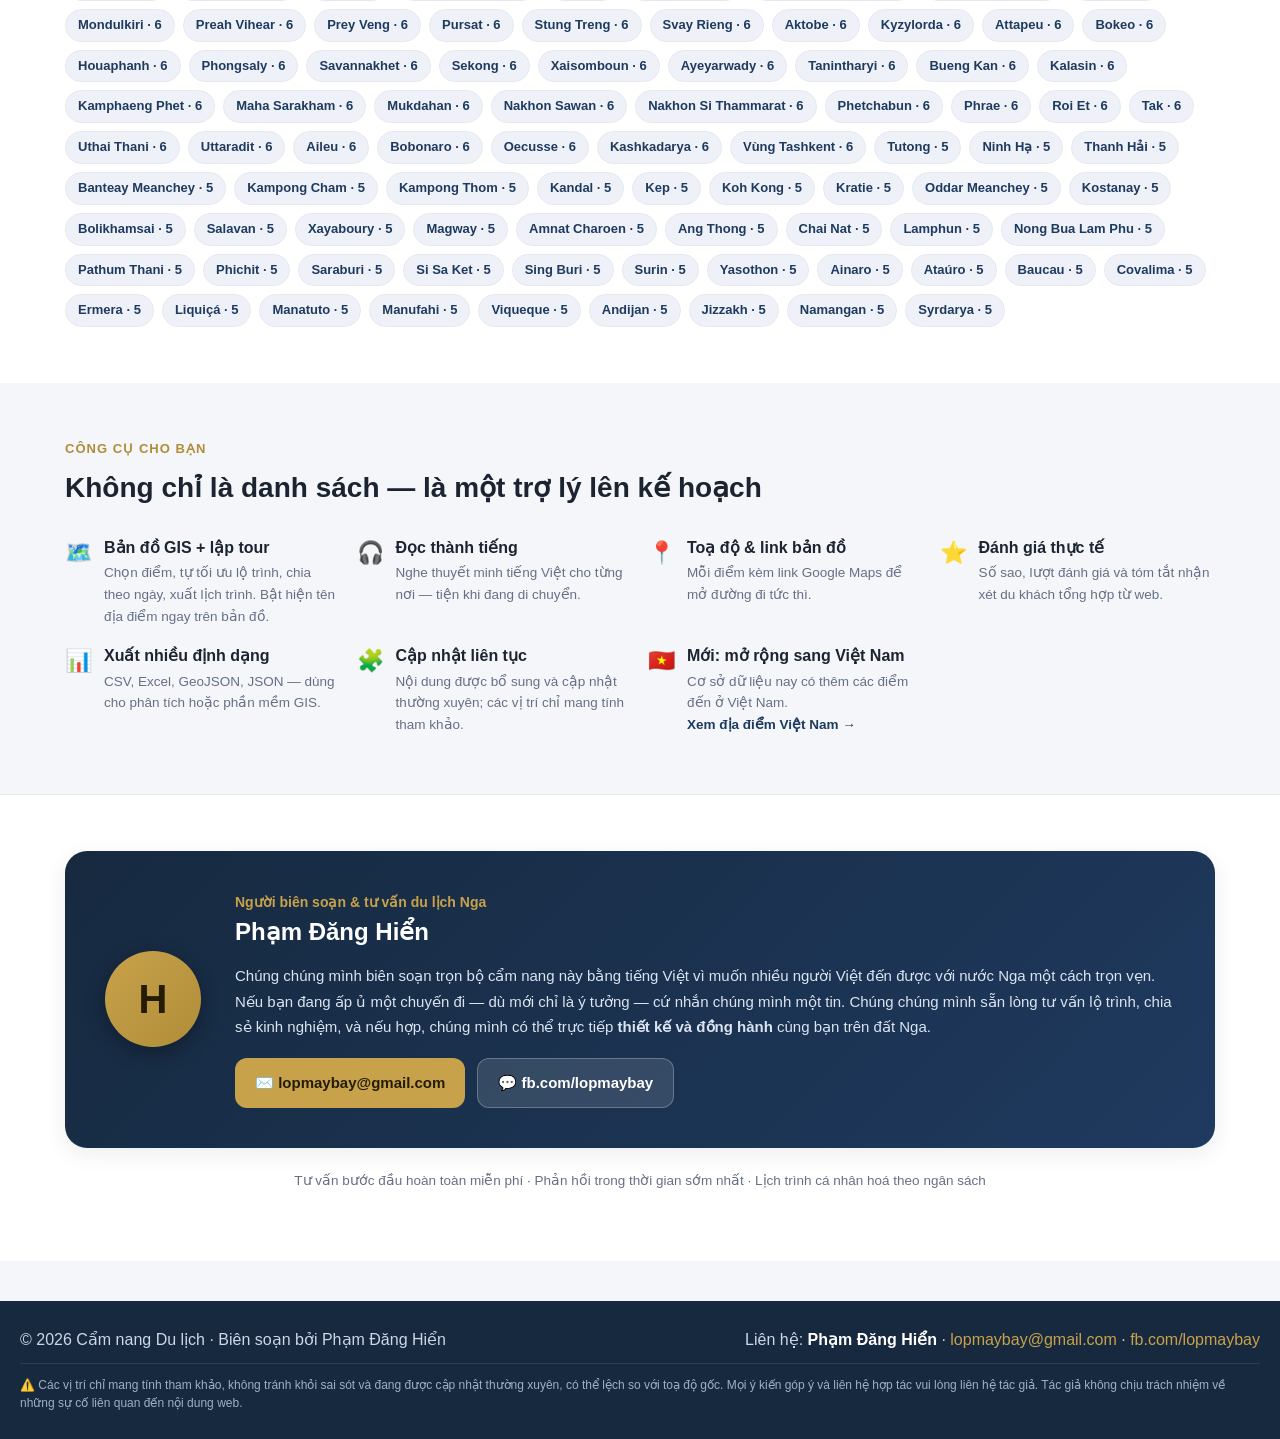
==== commit 055ebd5c: "suc-khoe" ====
--- a/index.html
+++ b/index.html
@@ -102,6 +102,7 @@
       <a href="index.html" class="active">Trang chủ</a>
       <a href="list.html">Danh sách</a><a href="am-thuc/index.html">🍲 Ẩm thực</a>
       <a href="gis.html">Bản đồ GIS</a>
+      <a href="khamsuckhoe.html" style="color:#1f9e6b;font-weight:700">🩺 Khám sức khoẻ</a>
       <a href="#lienhe">Liên hệ</a>
     </div>
     <div class="lang-switch" id="langSwitch"></div>
@@ -123,6 +124,19 @@
       <div class="stat2"><b id="stCats">—</b><span>nhóm loại hình</span></div>
       <div class="stat2"><b>100%</b><span>tiếng Việt, có bản đồ</span></div>
     </div>
+  </div>
+</section>
+
+<!-- Khám sức khoẻ thẻ xanh -->
+<section class="band" style="background:#eaf6f0;border-bottom:1px solid #cfe6db;">
+  <div class="inner" style="display:flex;gap:16px;align-items:center;flex-wrap:wrap;">
+    <div style="font-size:42px">🩺</div>
+    <div style="flex:1 1 320px">
+      <div class="sec-eyebrow" style="color:#1f9e6b">Mới · Dành cho người nước ngoài ở Nga</div>
+      <h2 class="sec-title" style="margin:2px 0 6px">Điểm khám sức khoẻ (thẻ xanh) — Moskva</h2>
+      <p class="sec-sub" style="margin:0">Danh sách chính thức các cơ sở được phép khám cho người nước ngoài, kèm địa chỉ chính xác, bản đồ, giờ làm việc và gợi ý điểm khám gần nhà bạn nhất.</p>
+    </div>
+    <a class="btn primary btn-lg" href="khamsuckhoe.html" style="background:#1f9e6b;border-color:#1f9e6b">🩺 Xem danh sách &amp; tìm điểm gần nhất →</a>
   </div>
 </section>
 
--- a/assets/app.css
+++ b/assets/app.css
@@ -198,3 +198,5 @@
 .off-prog > i{display:block;height:100%;width:0;background:#152c4e;transition:width .25s;}
 .pinned-card{position:relative;}
 .pinned-card .pin-btn{position:absolute;top:8px;right:8px;z-index:2;}
+
+.layer-btn.active{background:#152c4e;color:#fff;border-color:#152c4e;}
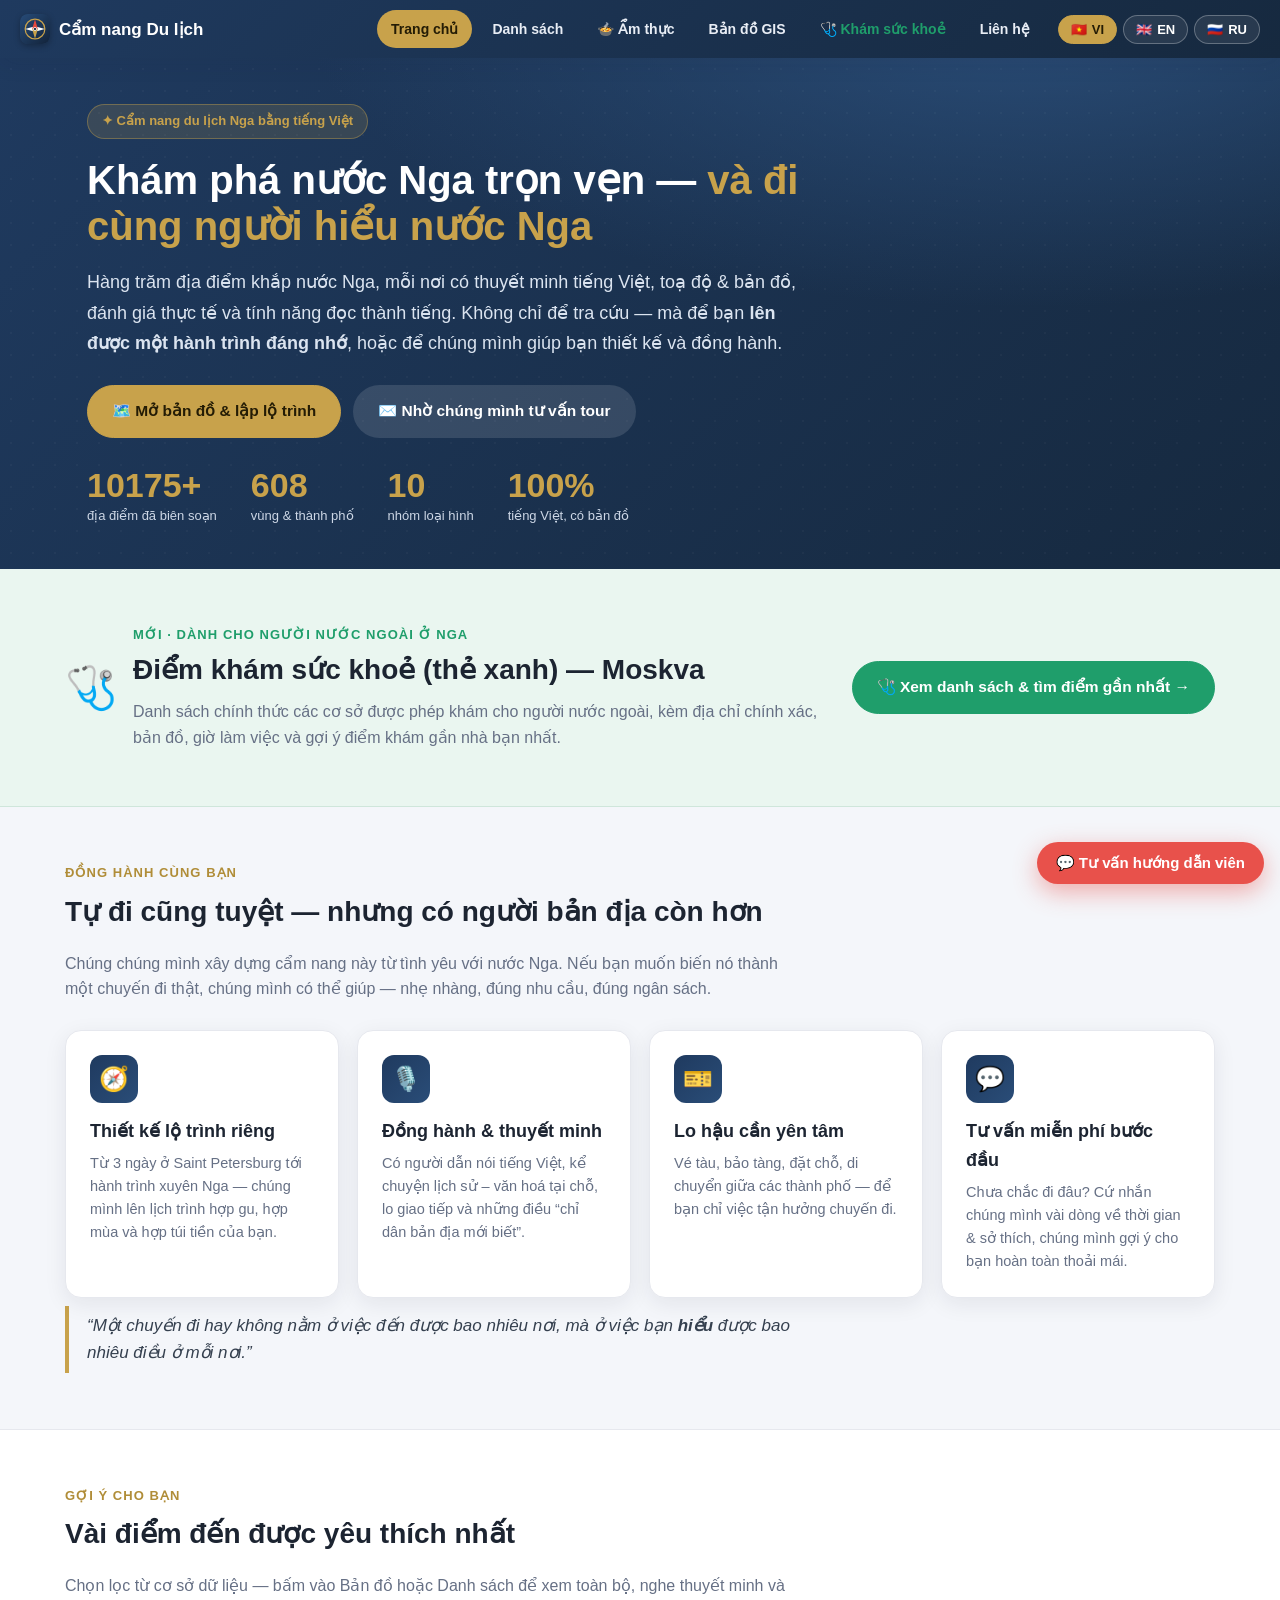
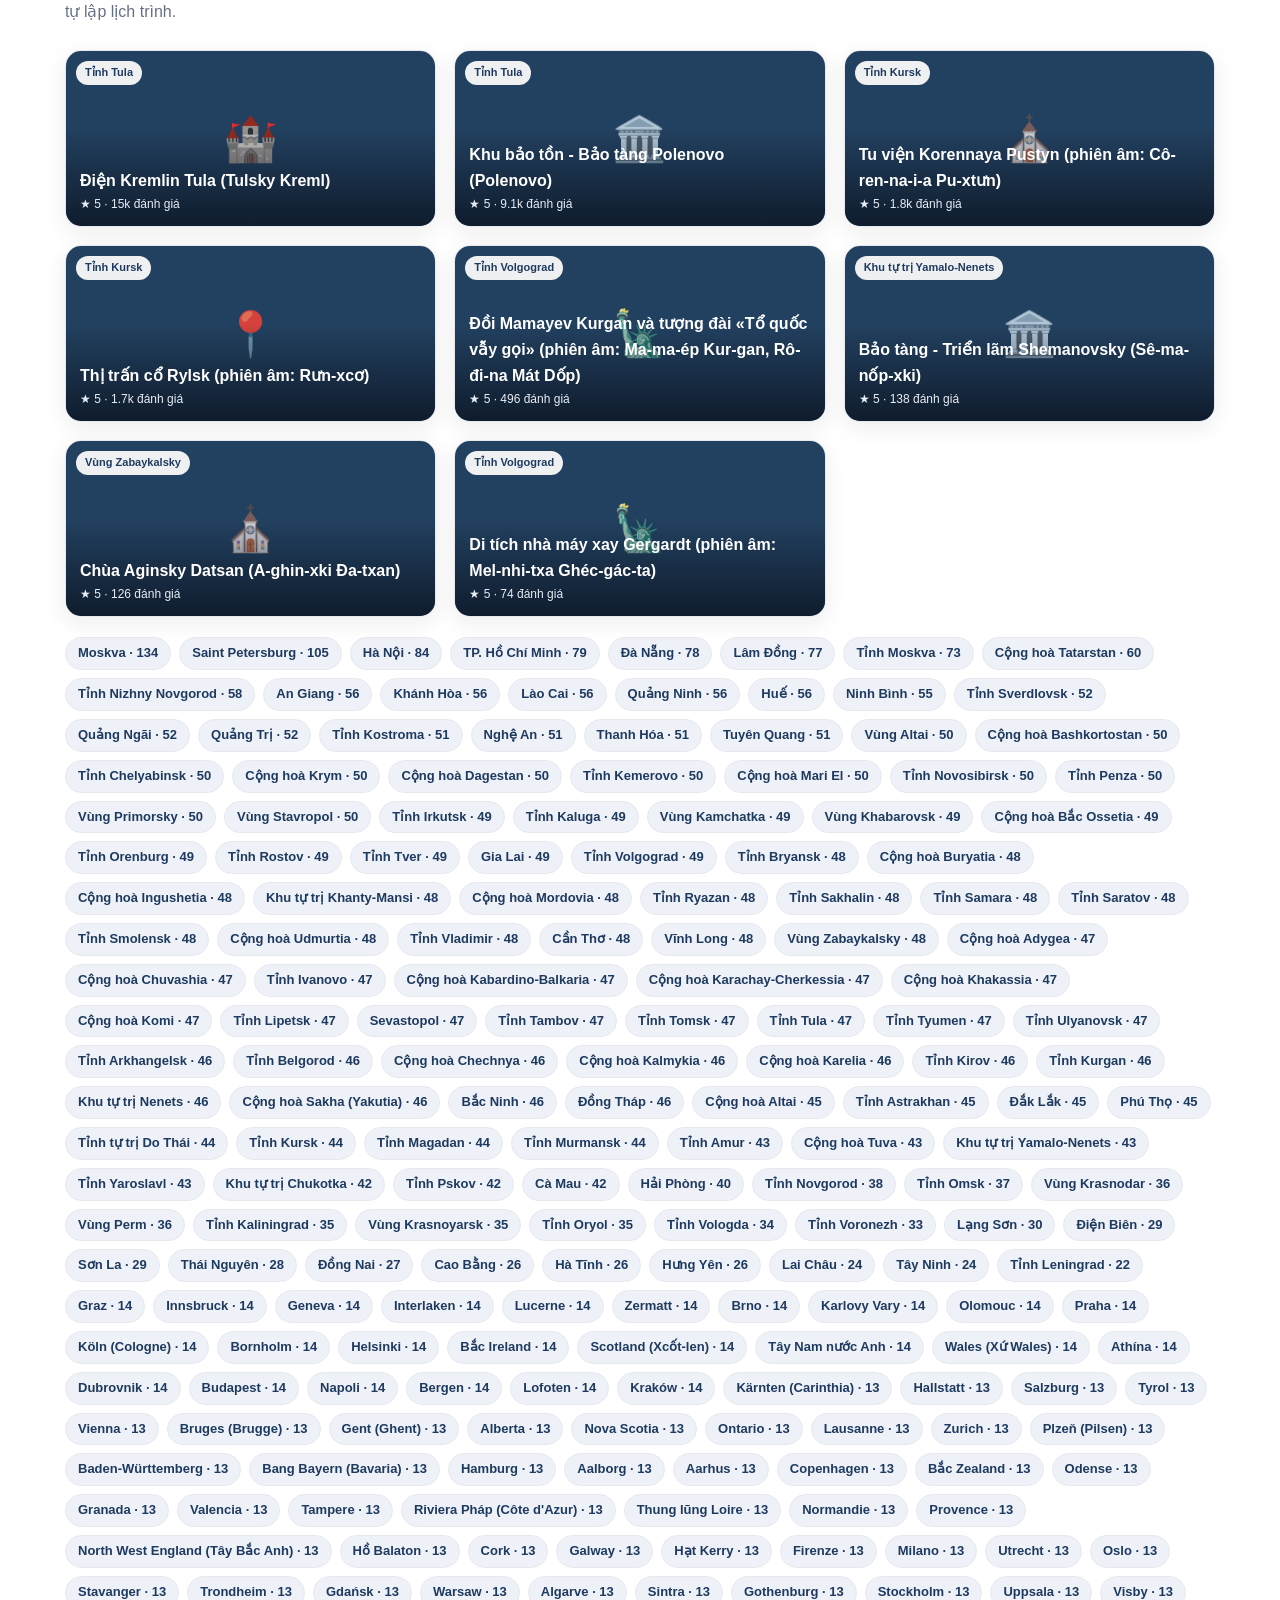
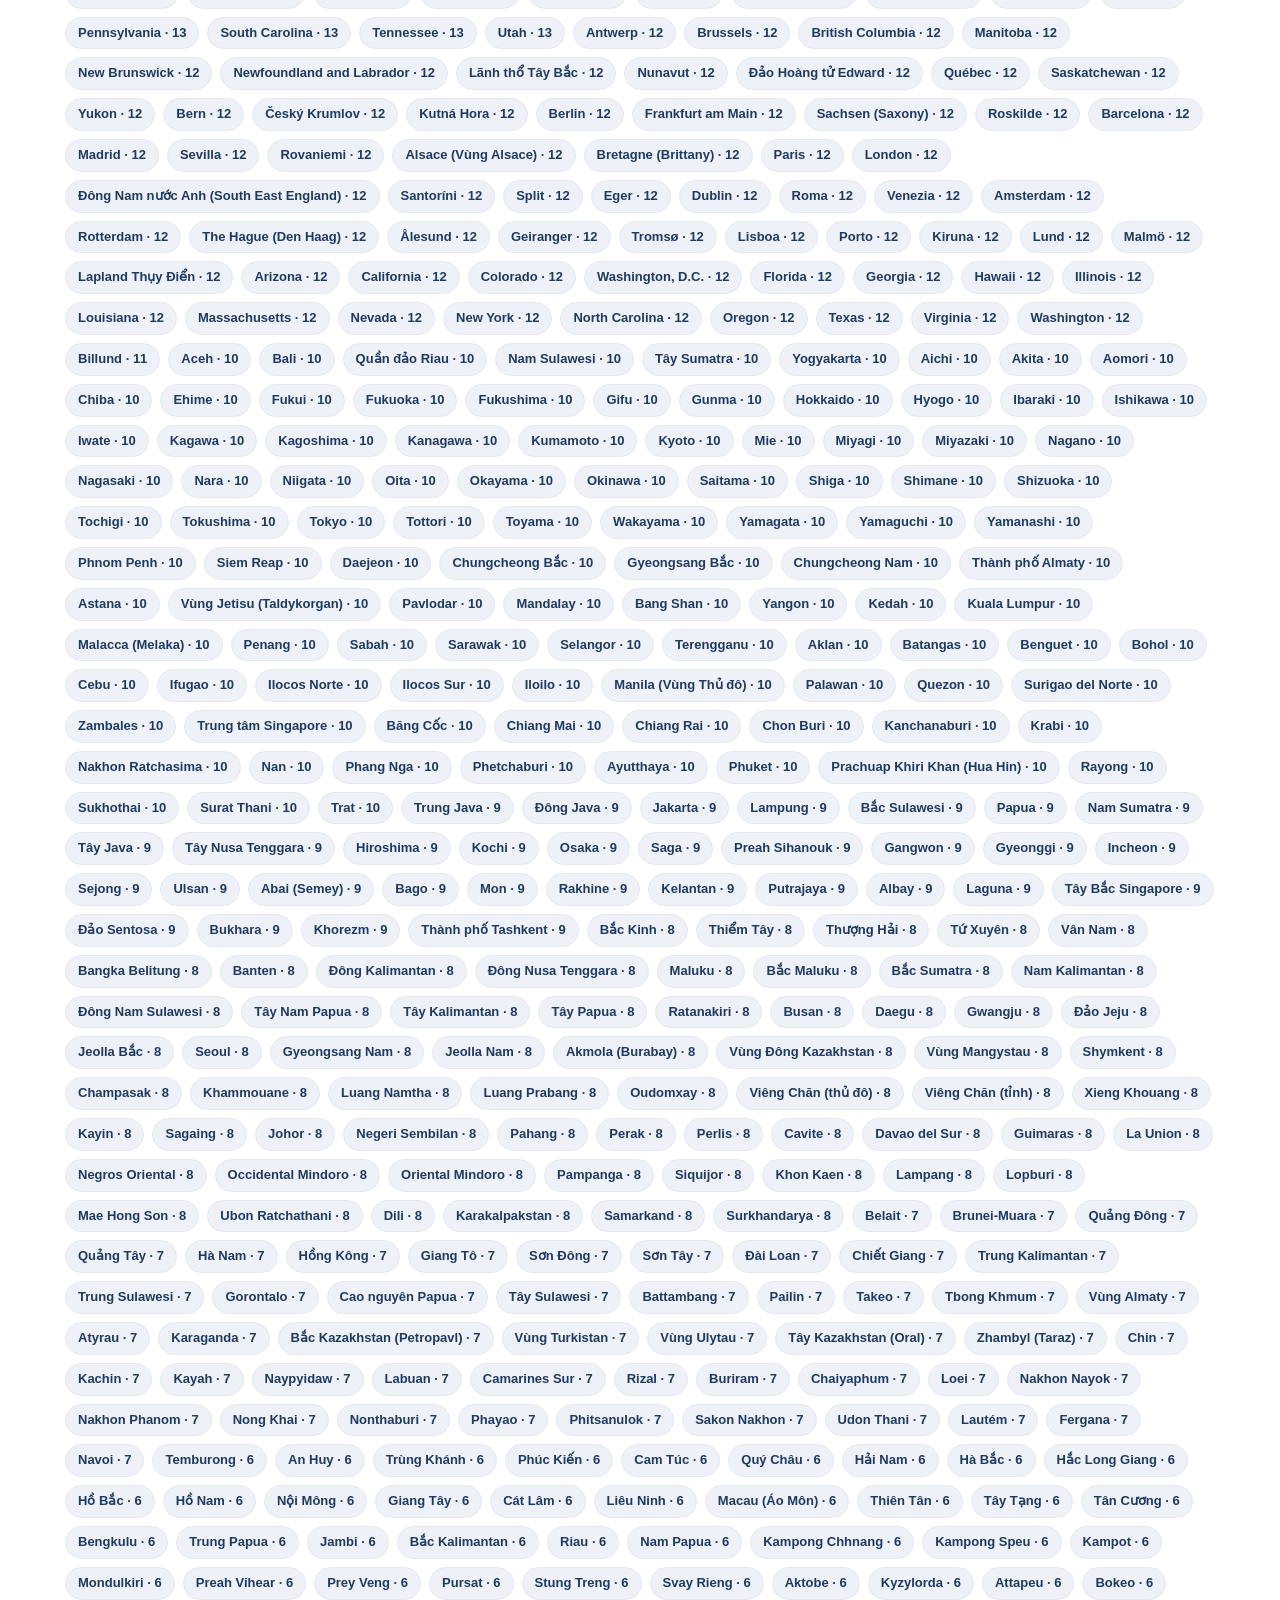
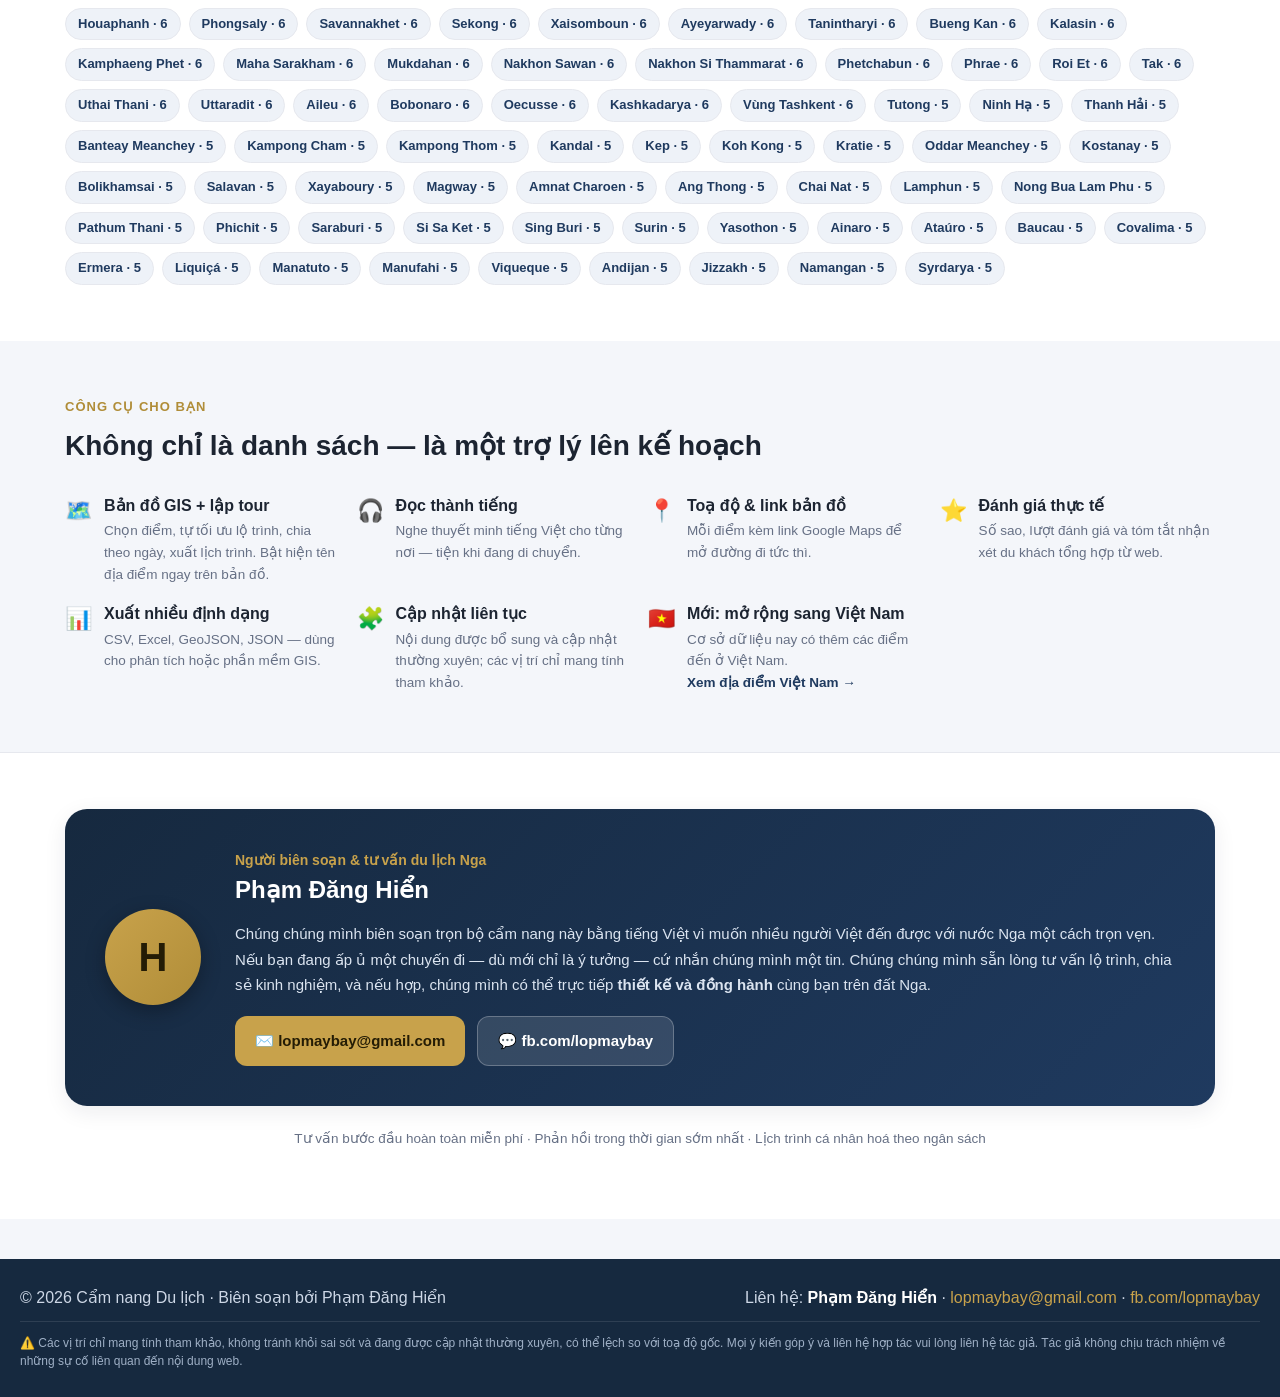
==== commit 5fec3ff5: "ff" ====
--- a/index.html
+++ b/index.html
@@ -13,14 +13,14 @@
 <style>
   .heroX { position: relative; overflow: hidden; background: radial-gradient(1200px 500px at 80% -10%, #2a4d78 0%, transparent 60%), linear-gradient(135deg, #1f3a5f 0%, #16293f 100%); color: #fff; }
   .heroX::after { content: ""; position: absolute; inset: 0; background-image: radial-gradient(rgba(255,255,255,.06) 1px, transparent 1px); background-size: 22px 22px; opacity: .5; pointer-events: none; }
-  .heroX .hwrap { position: relative; z-index: 1; max-width: 1150px; margin: 0 auto; padding: 66px 22px 54px; }
+  .heroX .hwrap { position: relative; z-index: 1; max-width: 1150px; margin: 0 auto; padding: 46px 22px 42px; }
   .eyebrow { display: inline-flex; align-items: center; gap: 8px; background: rgba(200,162,75,.16); color: var(--gold); border: 1px solid rgba(200,162,75,.4); padding: 6px 14px; border-radius: 999px; font-size: 13px; font-weight: 700; }
   .heroX h1 { font-size: 40px; line-height: 1.15; margin: 18px 0 14px; max-width: 800px; }
   .heroX h1 .accent { color: var(--gold); }
   .heroX .lead { font-size: 18px; color: #dbe4f0; max-width: 720px; line-height: 1.7; }
   .hero-cta { display: flex; gap: 12px; margin-top: 26px; flex-wrap: wrap; }
   .btn-lg { padding: 13px 24px; font-size: 15.5px; border-radius: 999px; font-weight: 700; }
-  .stats2 { display: flex; gap: 34px; margin-top: 40px; flex-wrap: wrap; }
+  .stats2 { display: flex; gap: 34px; margin-top: 30px; flex-wrap: wrap; }
   .stat2 b { display: block; font-size: 34px; color: var(--gold); line-height: 1; }
   .stat2 span { font-size: 13px; color: #cdd7e6; }
 
@@ -70,7 +70,7 @@
   .cbtn.fb:hover { background: rgba(255,255,255,.2); text-decoration: none; }
 
   .quote { border-left: 4px solid var(--gold); padding: 6px 0 6px 18px; color: #35404f; font-size: 17px; font-style: italic; max-width: 760px; margin: 8px 0 0; }
-  @media (max-width: 640px){ .heroX h1{font-size:30px} .contactX{padding:26px} }
+  @media (max-width: 640px){ .heroX .hwrap{padding:24px 16px 28px} .heroX h1{font-size:28px;margin:12px 0 10px} .heroX .lead{font-size:15.5px;line-height:1.6} .hero-cta{margin-top:20px} .stats2{margin-top:22px;gap:16px 24px} .contactX{padding:26px} }
 
   /* Language switcher (header) */
   .lang-switch { display: flex; gap: 6px; }
--- a/assets/app.css
+++ b/assets/app.css
@@ -171,8 +171,11 @@
   .brand-logo { width: 26px; height: 26px; }
   .brand-name { overflow: hidden; text-overflow: ellipsis; }
   .lang-switch { margin-left: auto; order: 1; }
-  .nav-links { order: 2; width: 100%; margin-left: 0; gap: 6px; justify-content: center; }
-  .nav-links a { padding: 7px 12px; font-size: 13px; }
+  .nav-links { order: 2; width: 100%; margin-left: 0; gap: 6px; flex-wrap: nowrap; overflow-x: auto; justify-content: flex-start; -webkit-overflow-scrolling: touch; scrollbar-width: none; padding-bottom: 1px; }
+  .nav-links::-webkit-scrollbar { display: none; }
+  .nav-links a { padding: 7px 13px; font-size: 13px; white-space: nowrap; flex: 0 0 auto; }
+  .lang-switch { flex: 0 0 auto; }
+  .lang-chip span { display: none; }
   .hero { padding: 34px 16px; }
   .hero h1 { font-size: 25px; }
   .hero p.lead { font-size: 15.5px; }
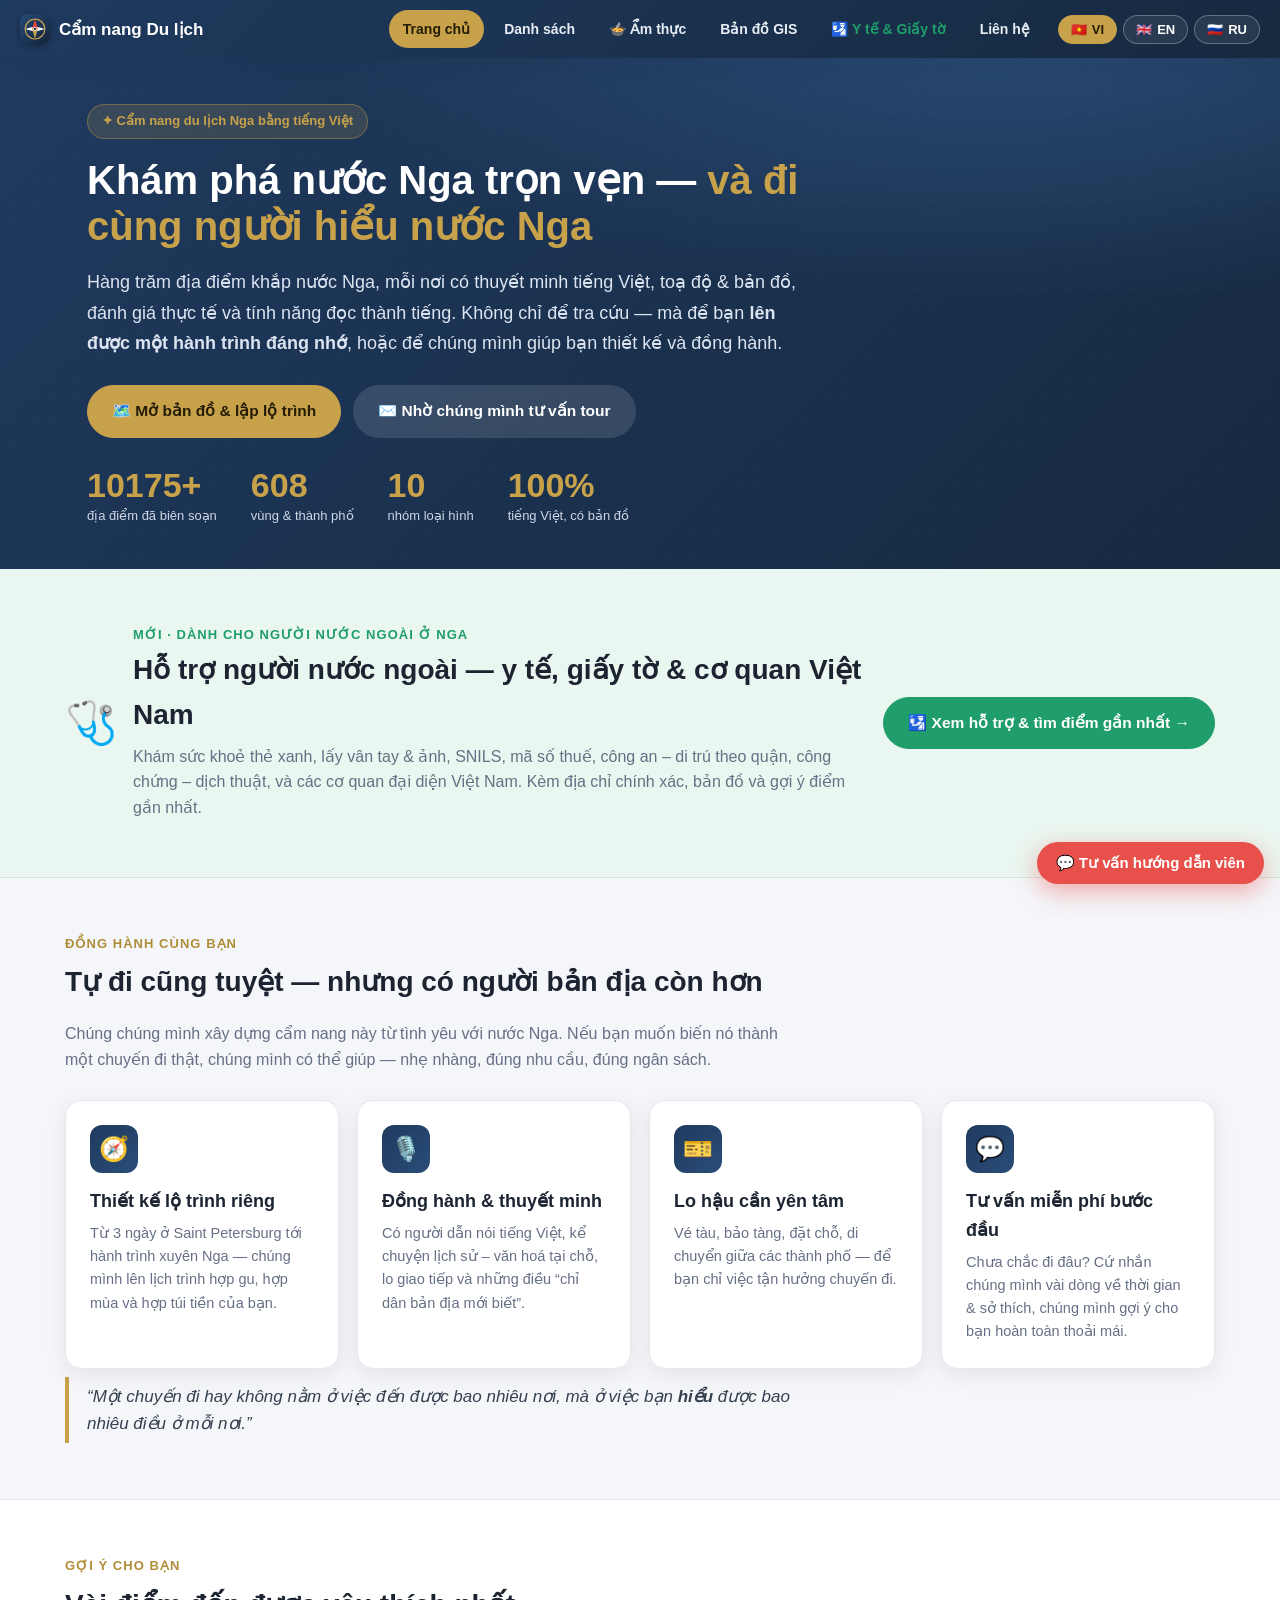
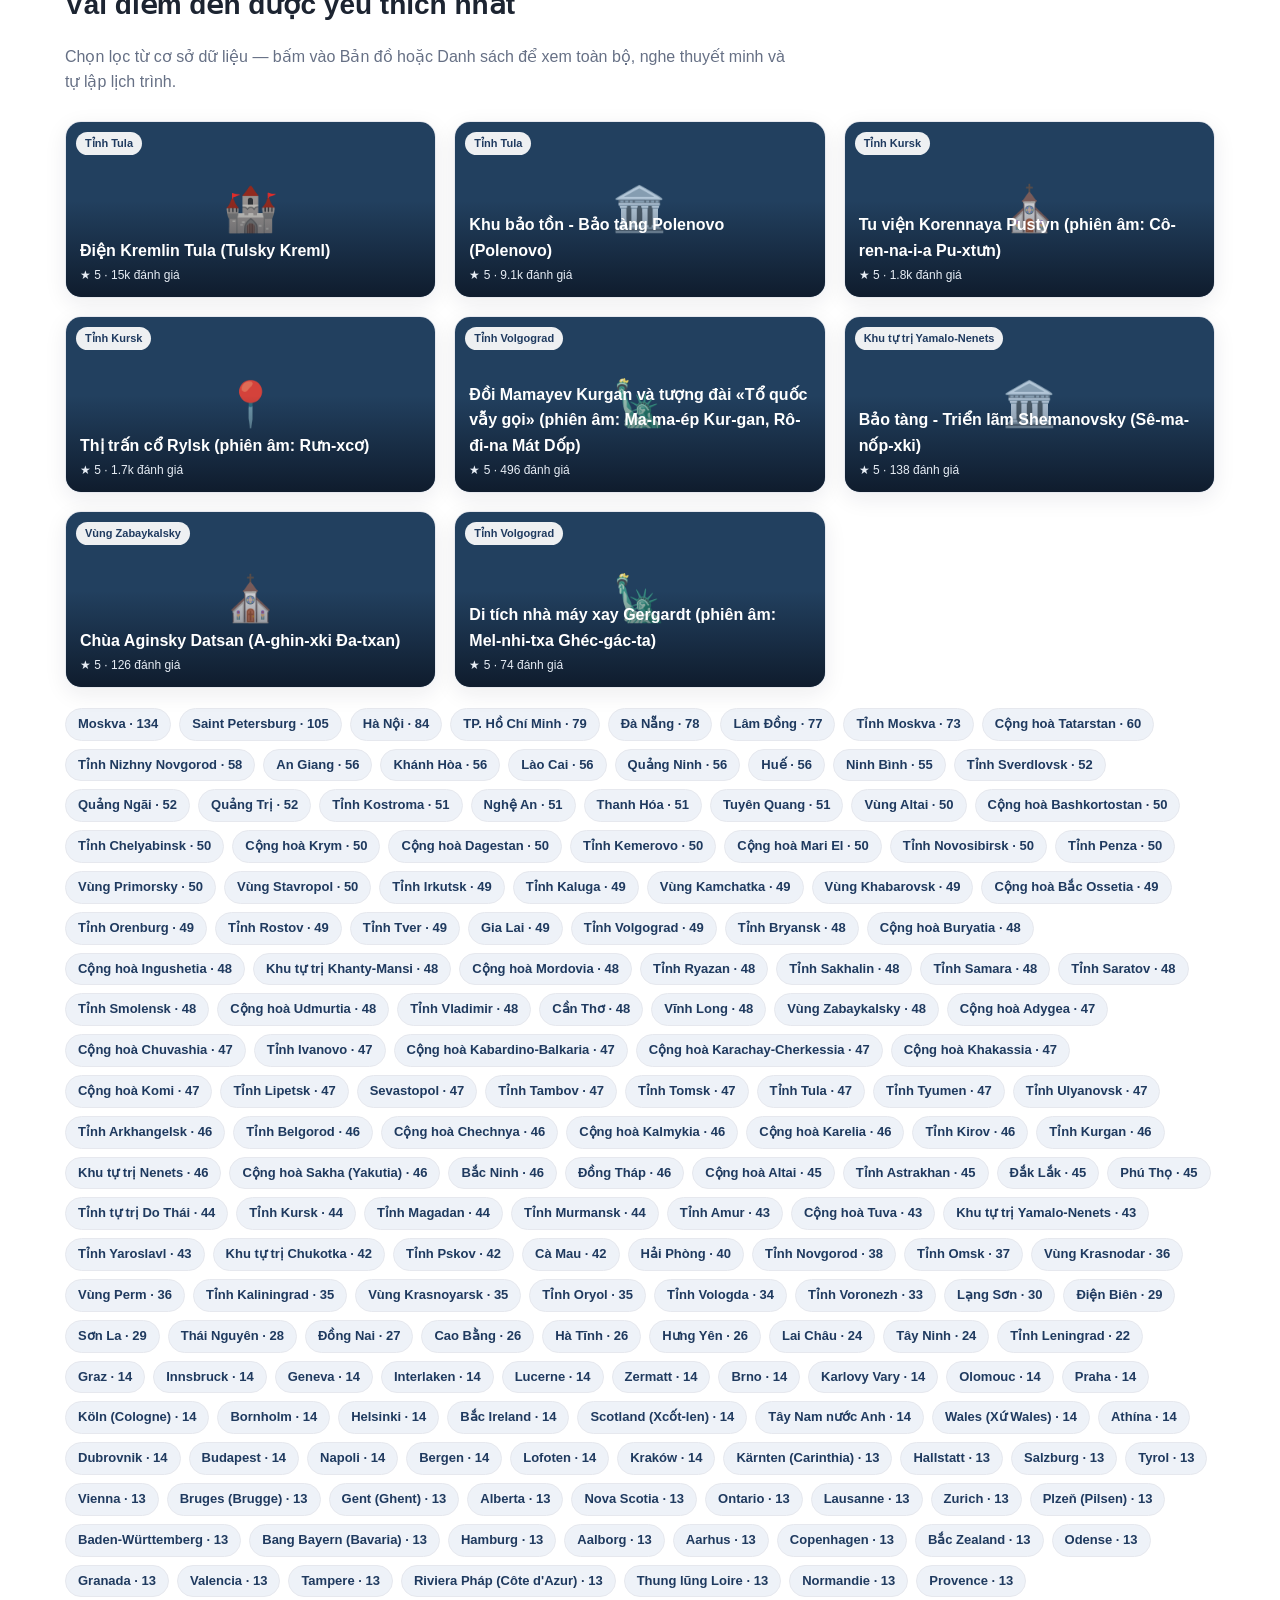
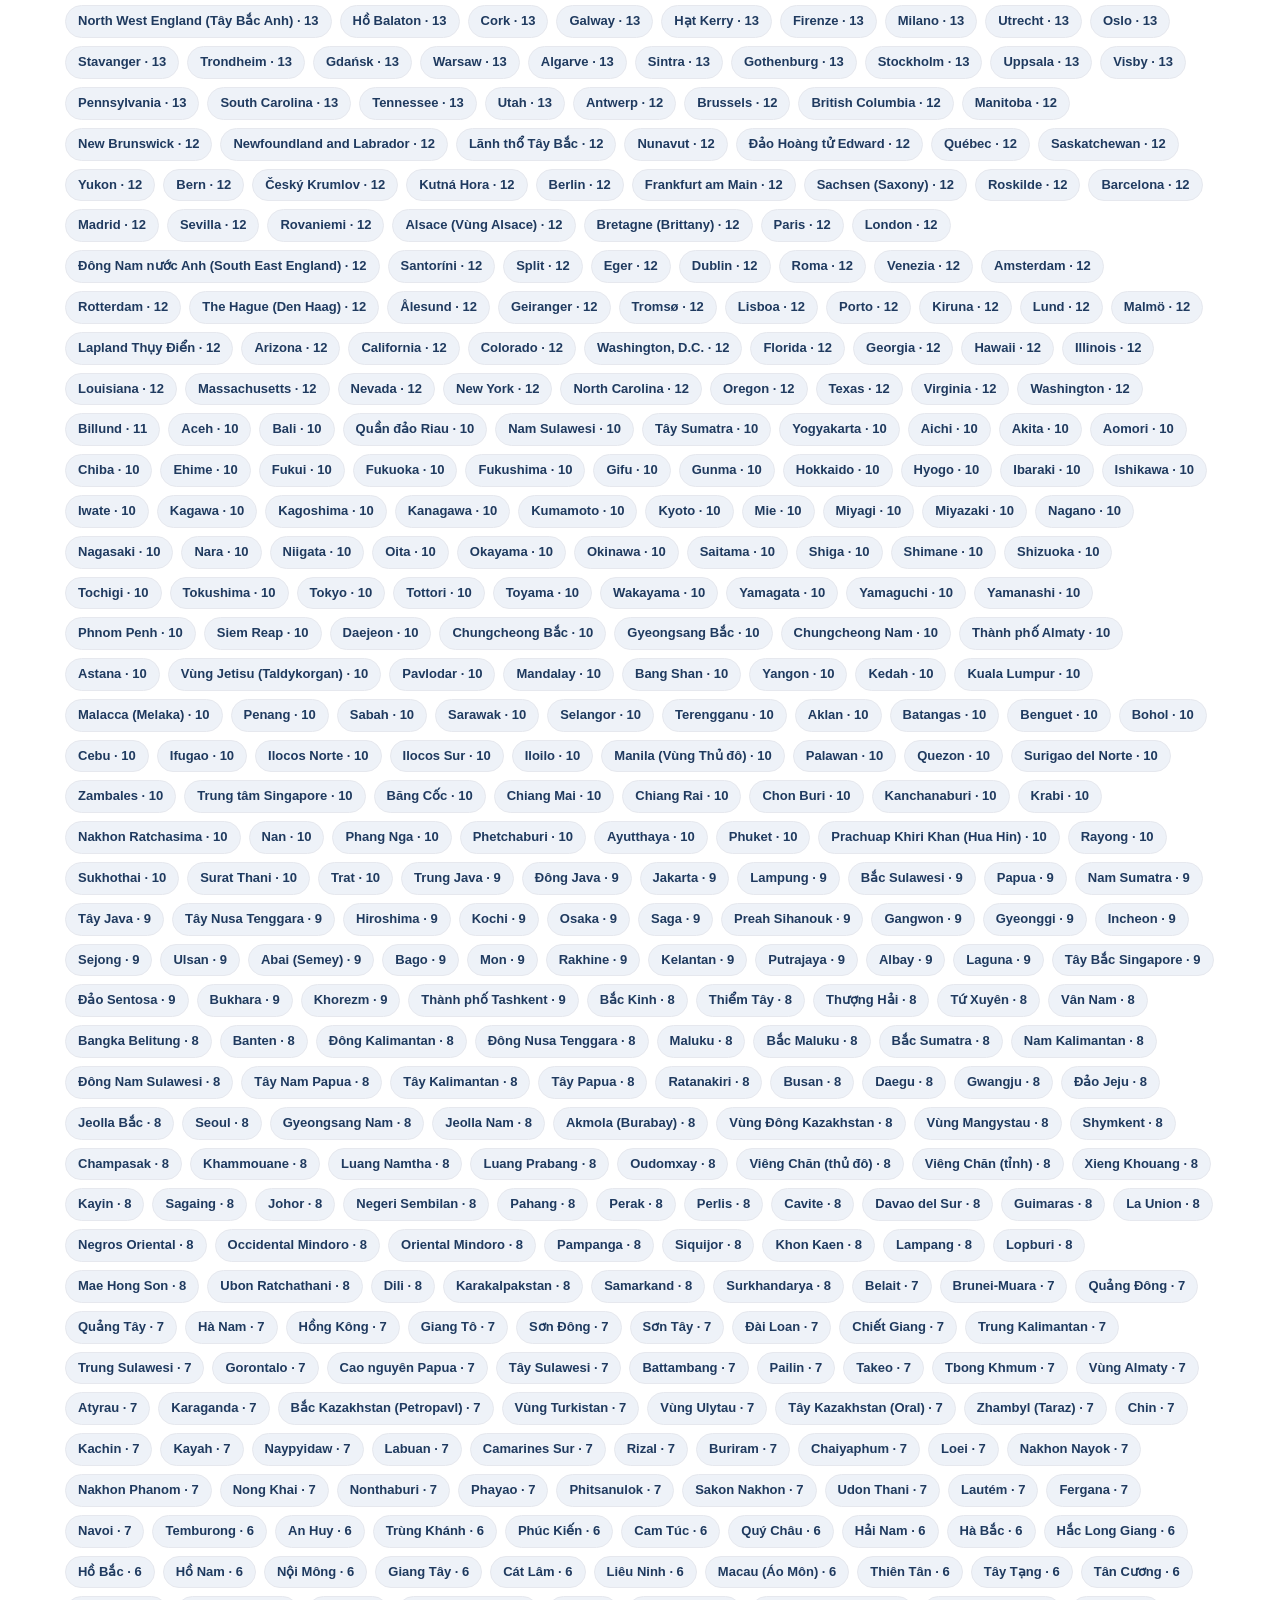
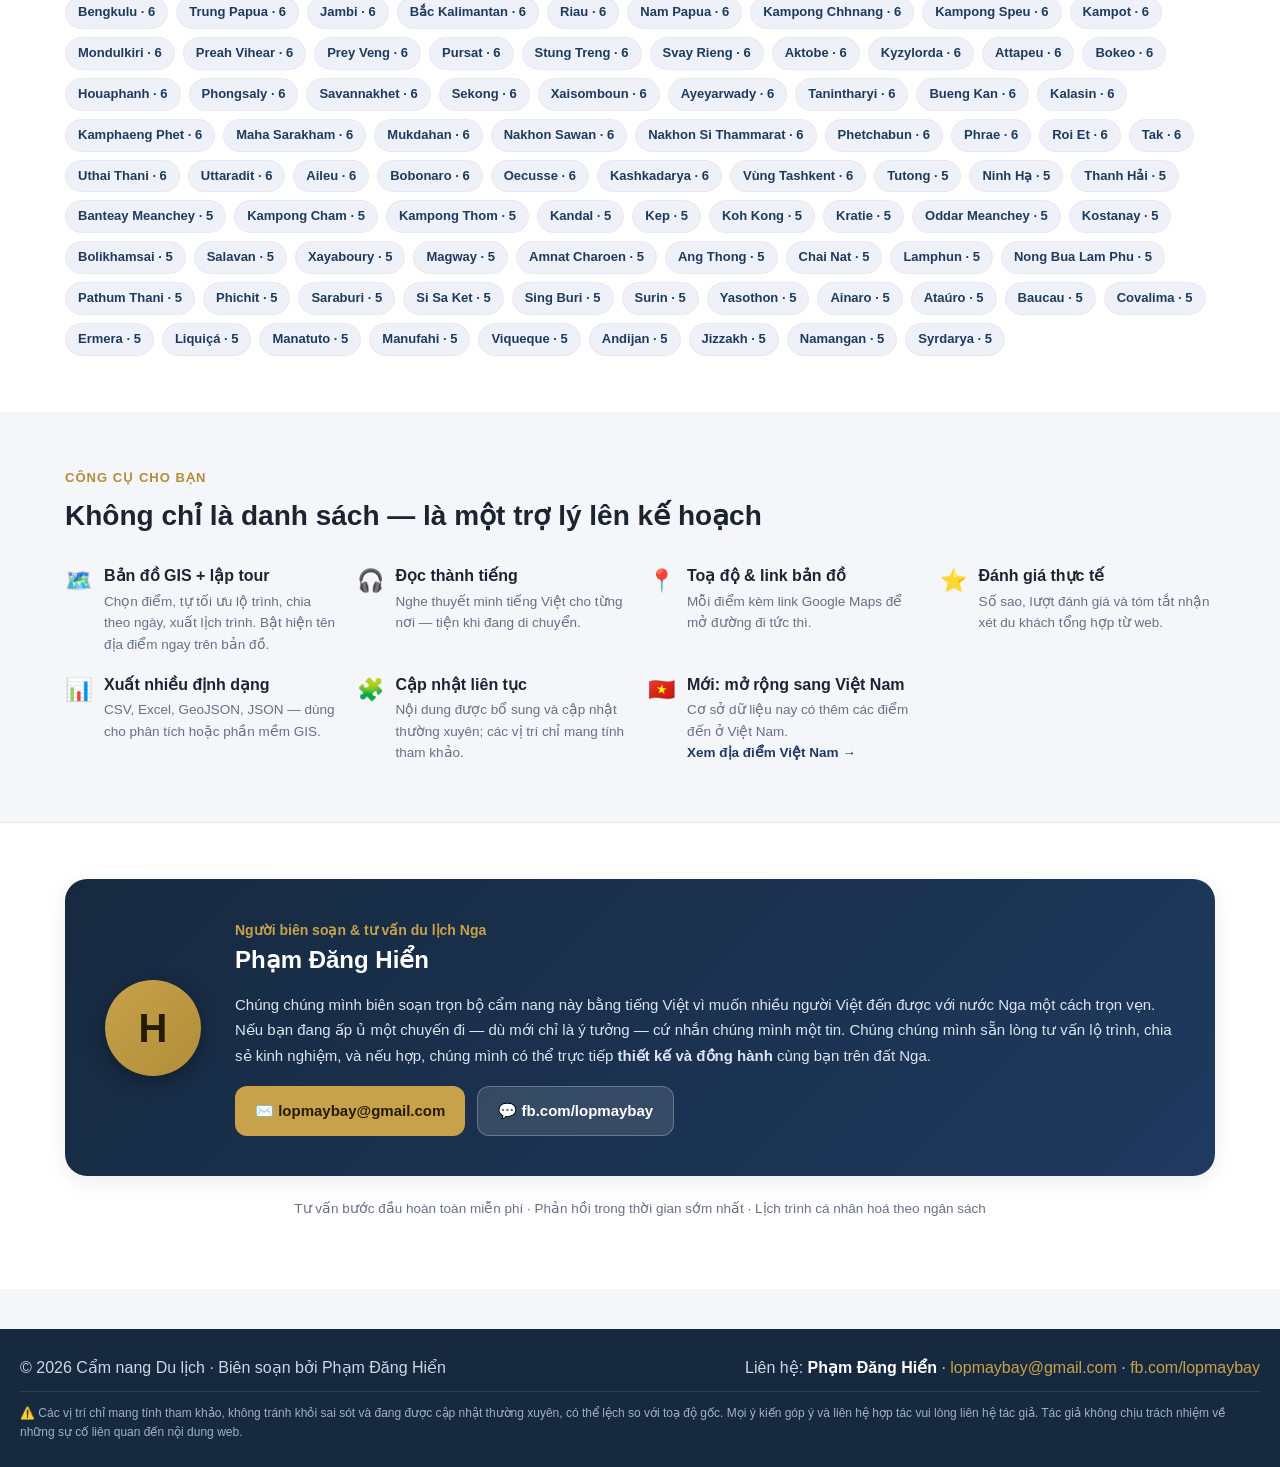
==== commit 4f4ac5dc: "ca" ====
--- a/index.html
+++ b/index.html
@@ -102,7 +102,7 @@
       <a href="index.html" class="active">Trang chủ</a>
       <a href="list.html">Danh sách</a><a href="am-thuc/index.html">🍲 Ẩm thực</a>
       <a href="gis.html">Bản đồ GIS</a>
-      <a href="khamsuckhoe.html" style="color:#1f9e6b;font-weight:700">🩺 Khám sức khoẻ</a>
+      <a href="khamsuckhoe.html" style="color:#1f9e6b;font-weight:700">🛂 Y tế & Giấy tờ</a>
       <a href="#lienhe">Liên hệ</a>
     </div>
     <div class="lang-switch" id="langSwitch"></div>
@@ -133,10 +133,10 @@
     <div style="font-size:42px">🩺</div>
     <div style="flex:1 1 320px">
       <div class="sec-eyebrow" style="color:#1f9e6b">Mới · Dành cho người nước ngoài ở Nga</div>
-      <h2 class="sec-title" style="margin:2px 0 6px">Điểm khám sức khoẻ (thẻ xanh) — Moskva</h2>
-      <p class="sec-sub" style="margin:0">Danh sách chính thức các cơ sở được phép khám cho người nước ngoài, kèm địa chỉ chính xác, bản đồ, giờ làm việc và gợi ý điểm khám gần nhà bạn nhất.</p>
-    </div>
-    <a class="btn primary btn-lg" href="khamsuckhoe.html" style="background:#1f9e6b;border-color:#1f9e6b">🩺 Xem danh sách &amp; tìm điểm gần nhất →</a>
+      <h2 class="sec-title" style="margin:2px 0 6px">Hỗ trợ người nước ngoài — y tế, giấy tờ &amp; cơ quan Việt Nam</h2>
+      <p class="sec-sub" style="margin:0">Khám sức khoẻ thẻ xanh, lấy vân tay &amp; ảnh, SNILS, mã số thuế, công an – di trú theo quận, công chứng – dịch thuật, và các cơ quan đại diện Việt Nam. Kèm địa chỉ chính xác, bản đồ và gợi ý điểm gần nhất.</p>
+    </div>
+    <a class="btn primary btn-lg" href="khamsuckhoe.html" style="background:#1f9e6b;border-color:#1f9e6b">🛂 Xem hỗ trợ &amp; tìm điểm gần nhất →</a>
   </div>
 </section>
 
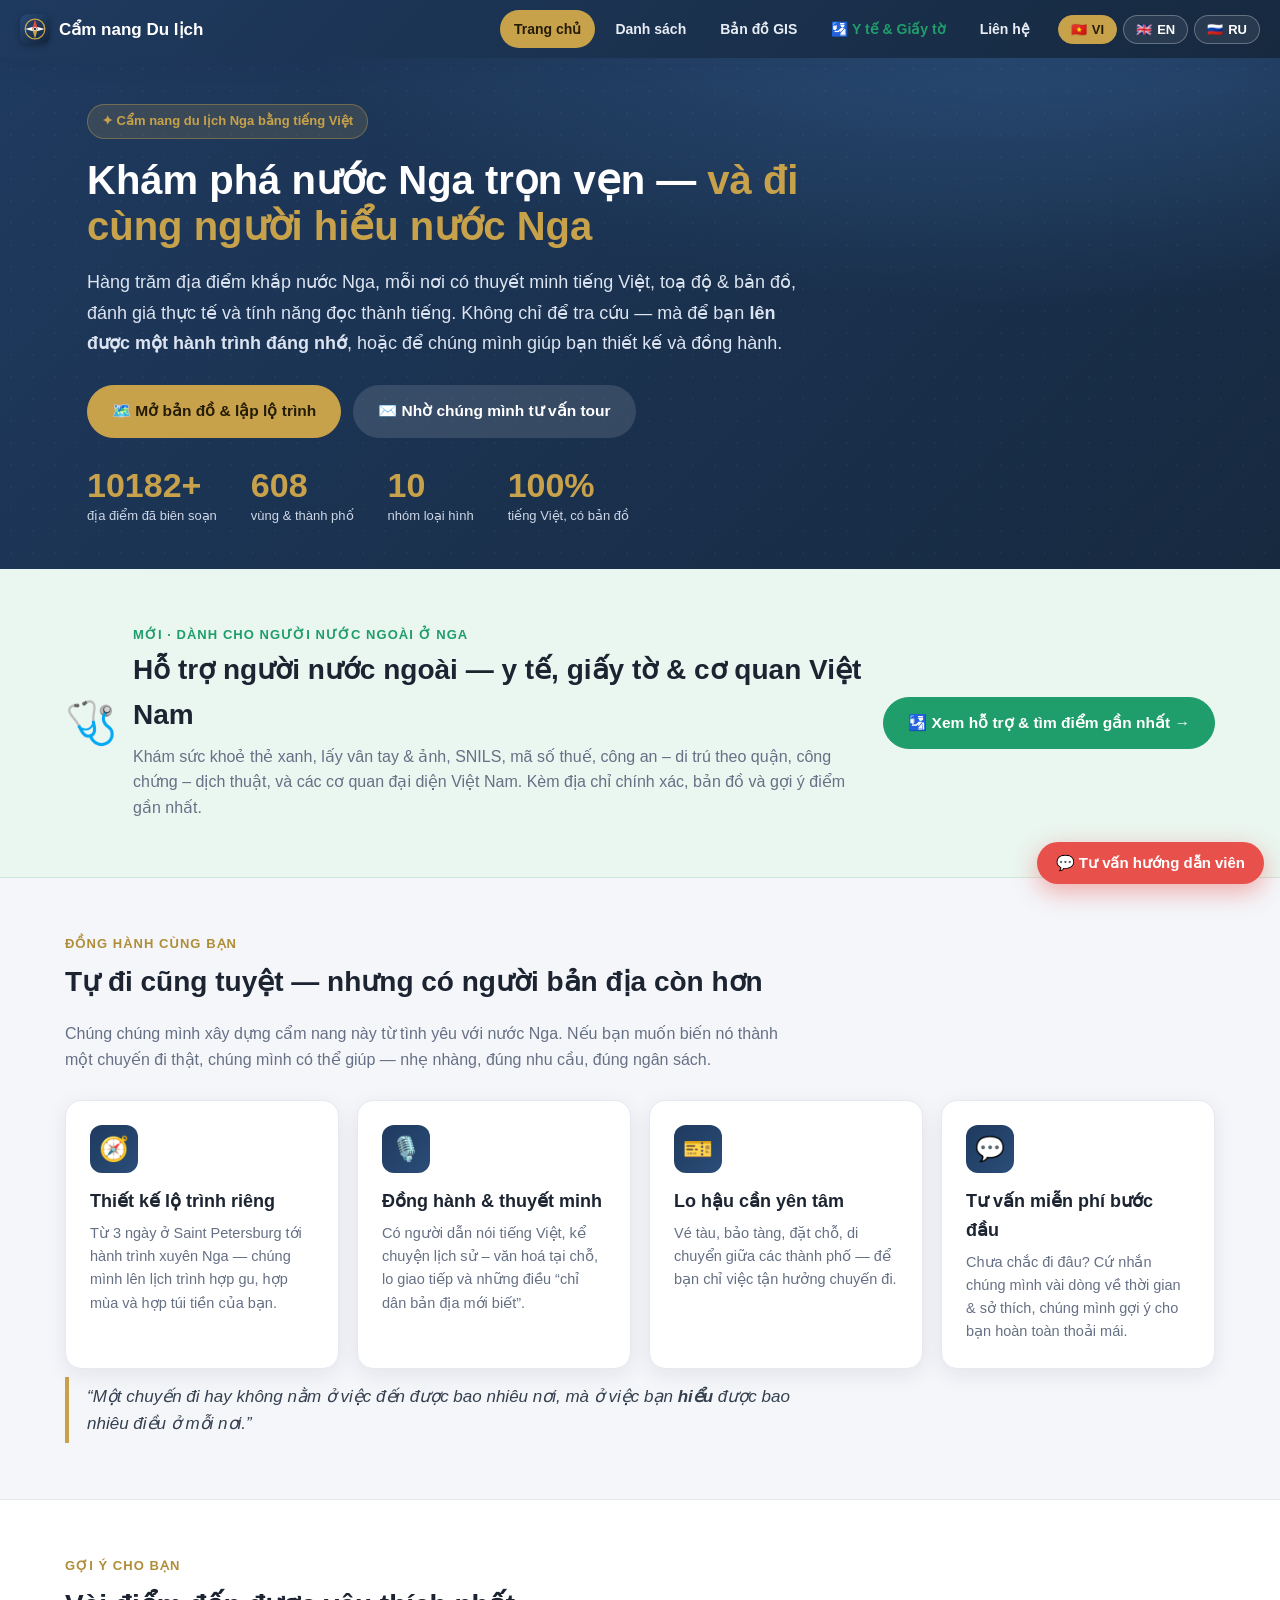
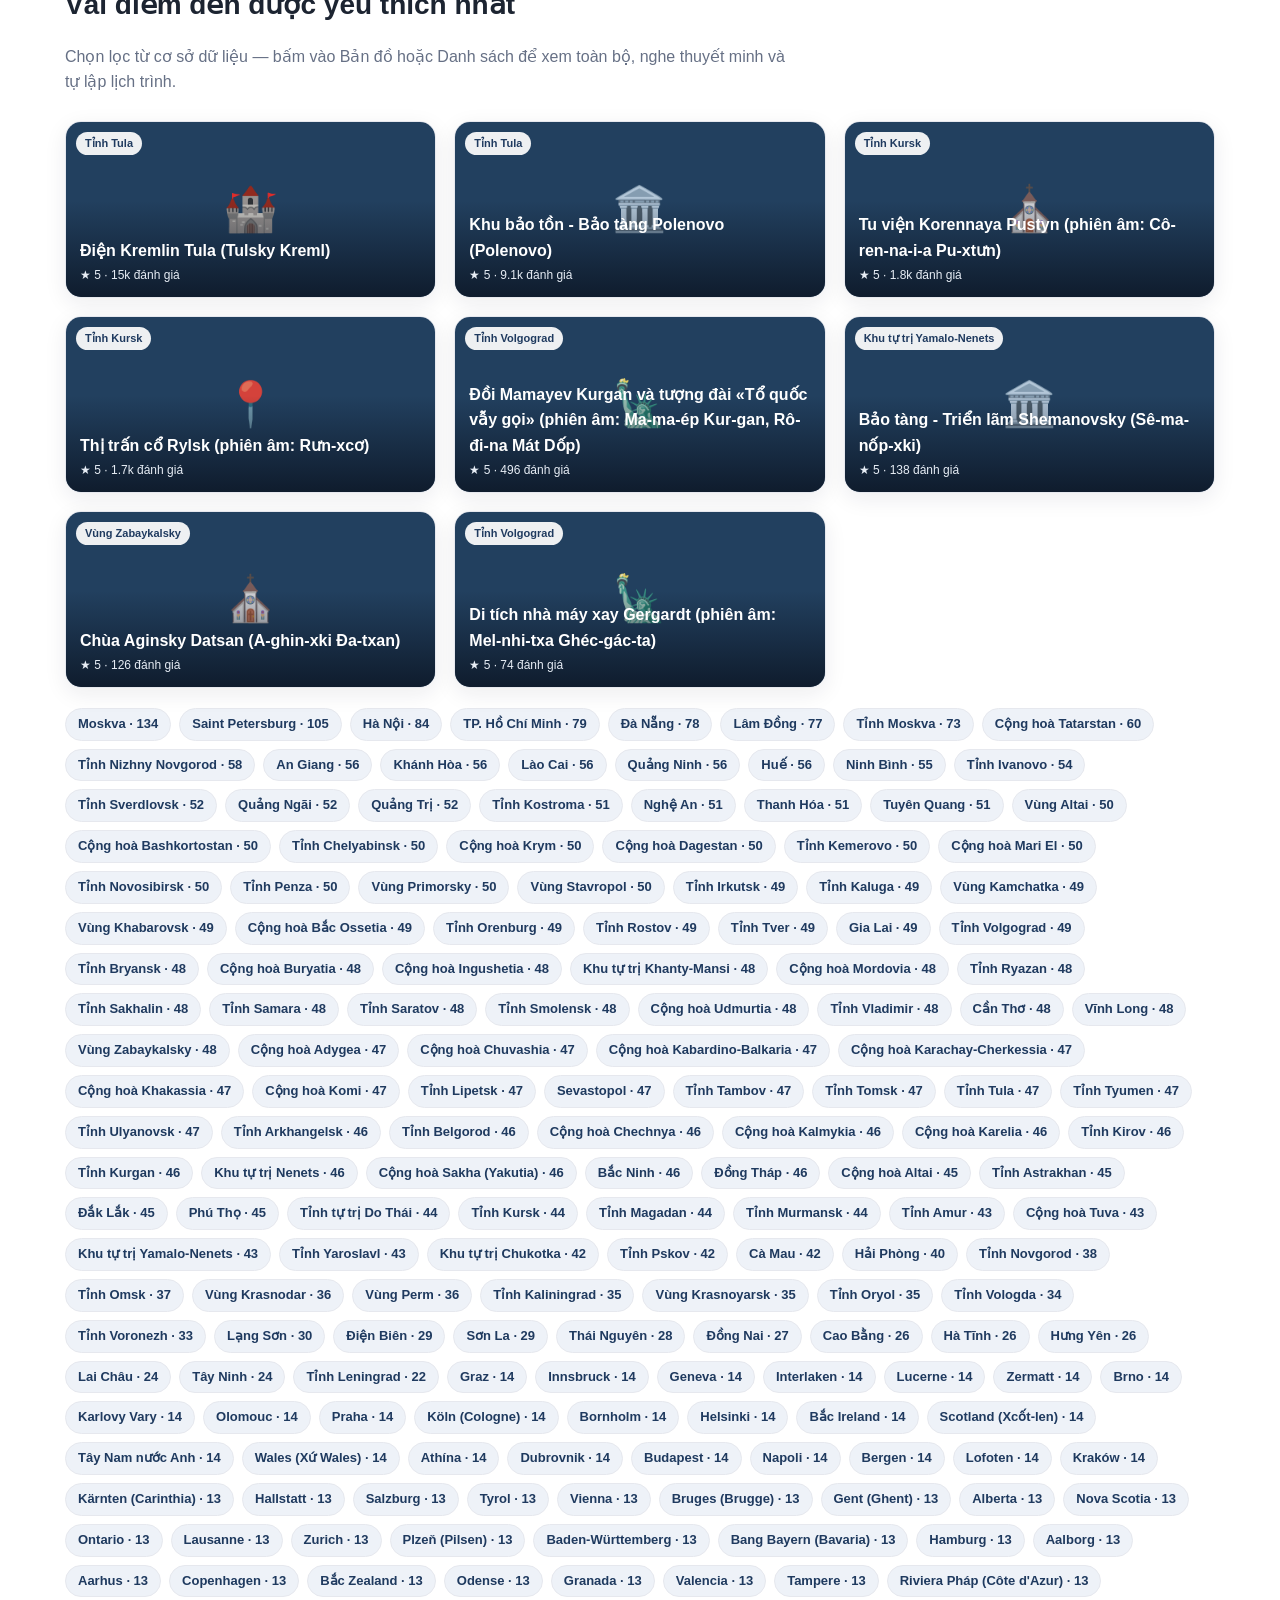
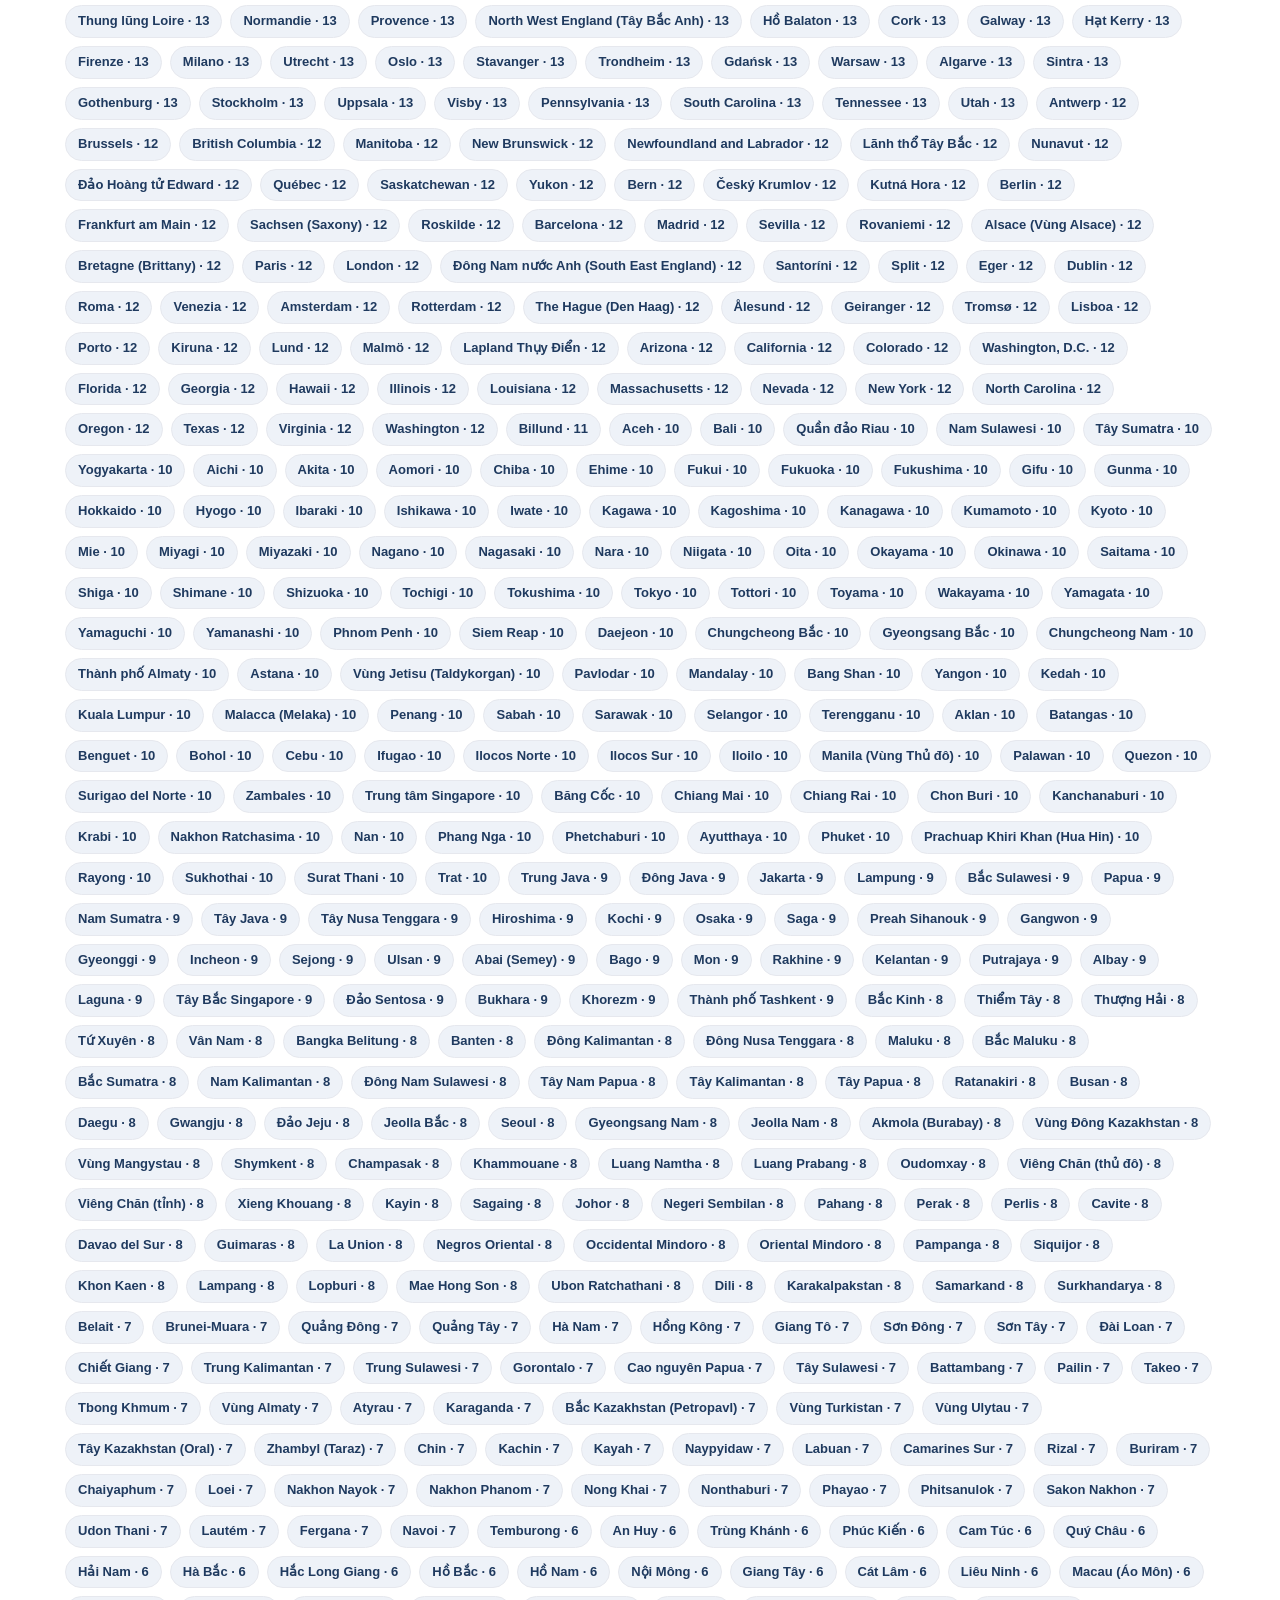
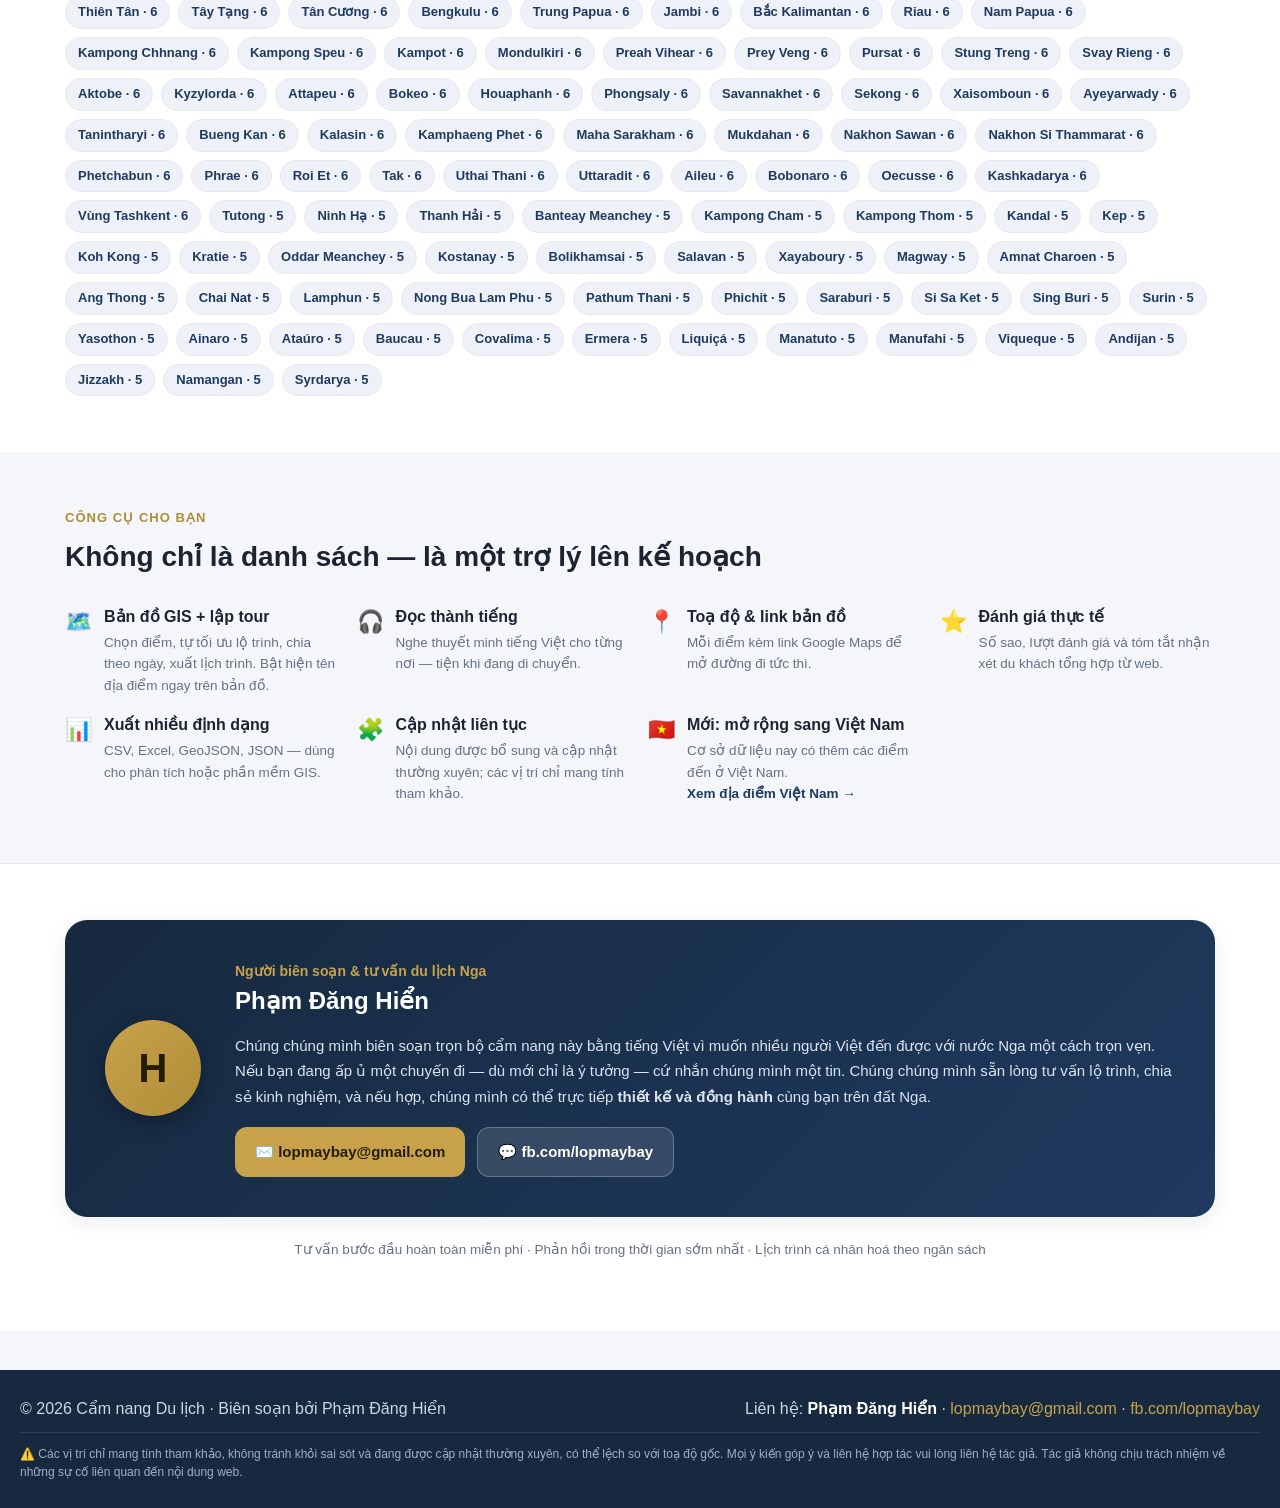
==== commit 9aa0c847: "plyos" ====
--- a/index.html
+++ b/index.html
@@ -100,7 +100,7 @@
     <a class="brand" href="index.html"><img class="brand-logo" src="assets/favicon.svg" alt="" width="30" height="30" /><span class="brand-name">Cẩm nang Du lịch</span></a>
     <div class="nav-links">
       <a href="index.html" class="active">Trang chủ</a>
-      <a href="list.html">Danh sách</a><a href="am-thuc/index.html">🍲 Ẩm thực</a>
+      <a href="list.html">Danh sách</a>
       <a href="gis.html">Bản đồ GIS</a>
       <a href="khamsuckhoe.html" style="color:#1f9e6b;font-weight:700">🛂 Y tế & Giấy tờ</a>
       <a href="#lienhe">Liên hệ</a>
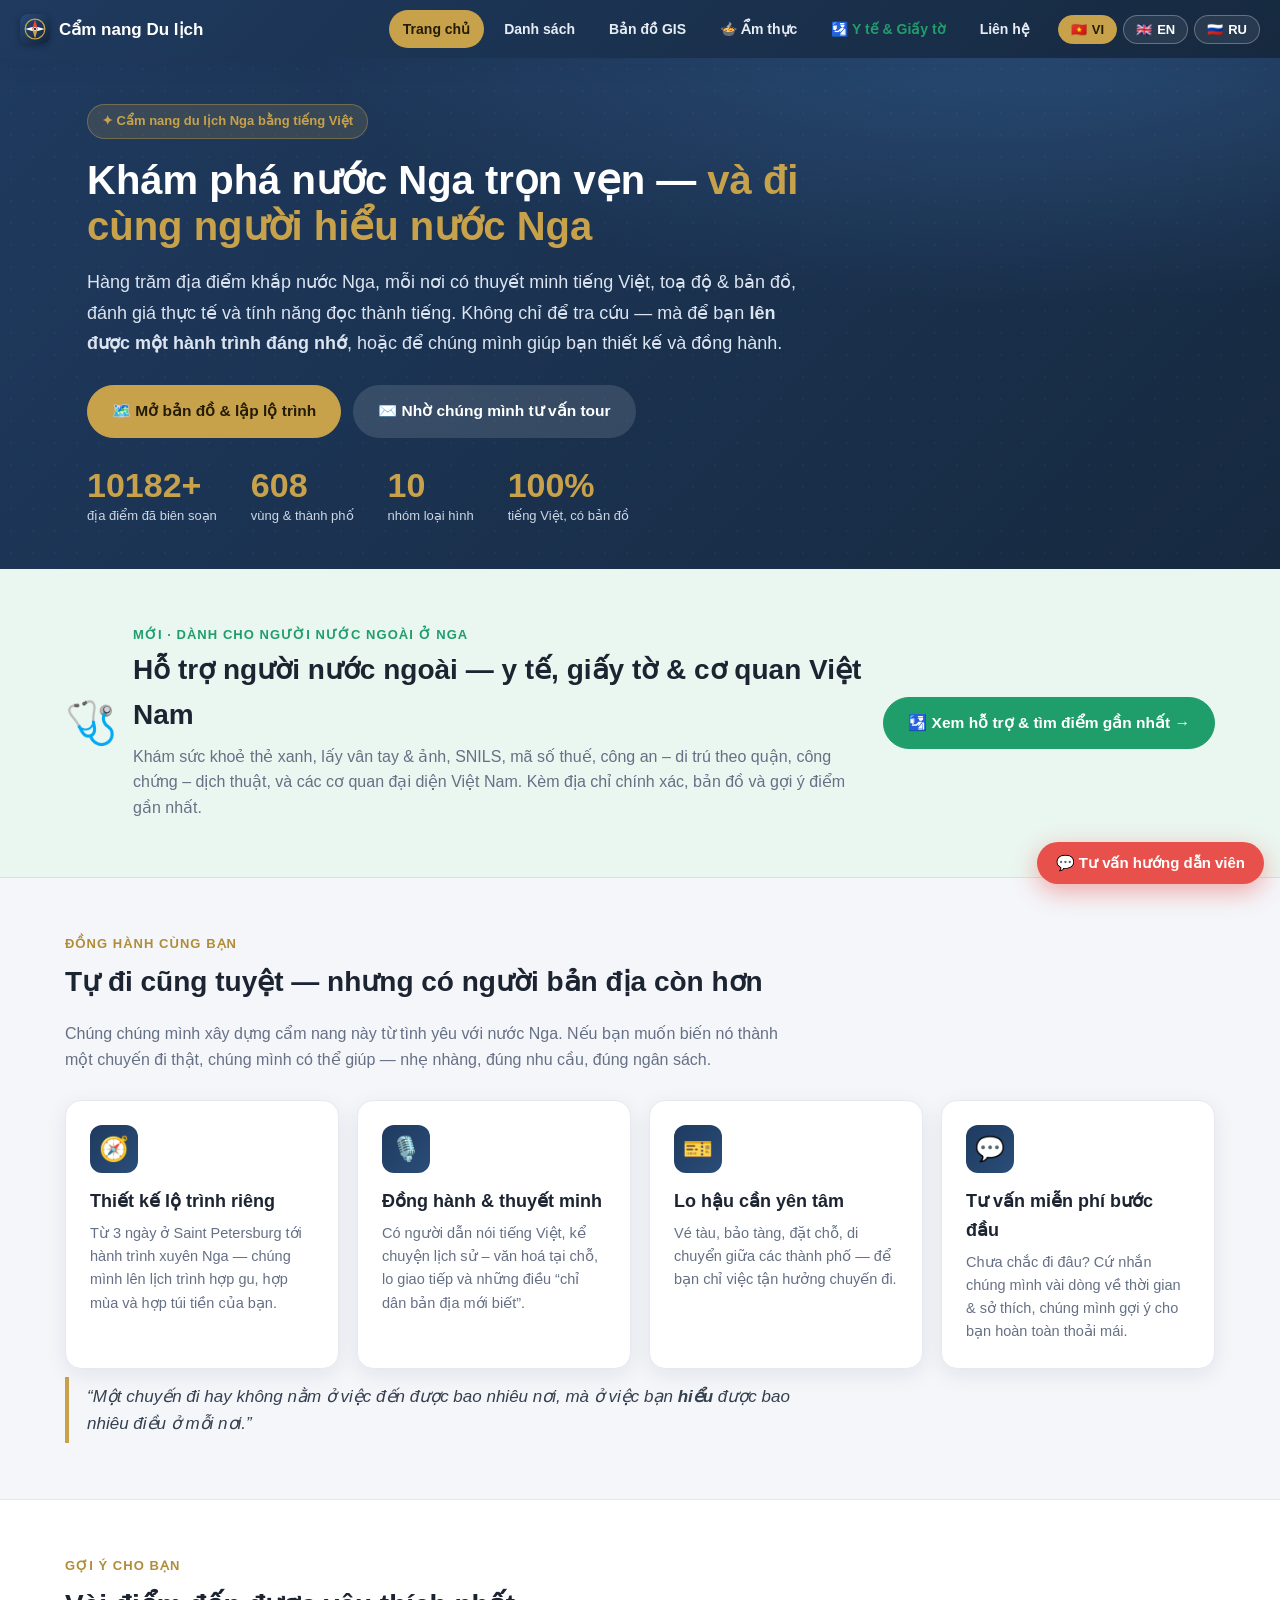
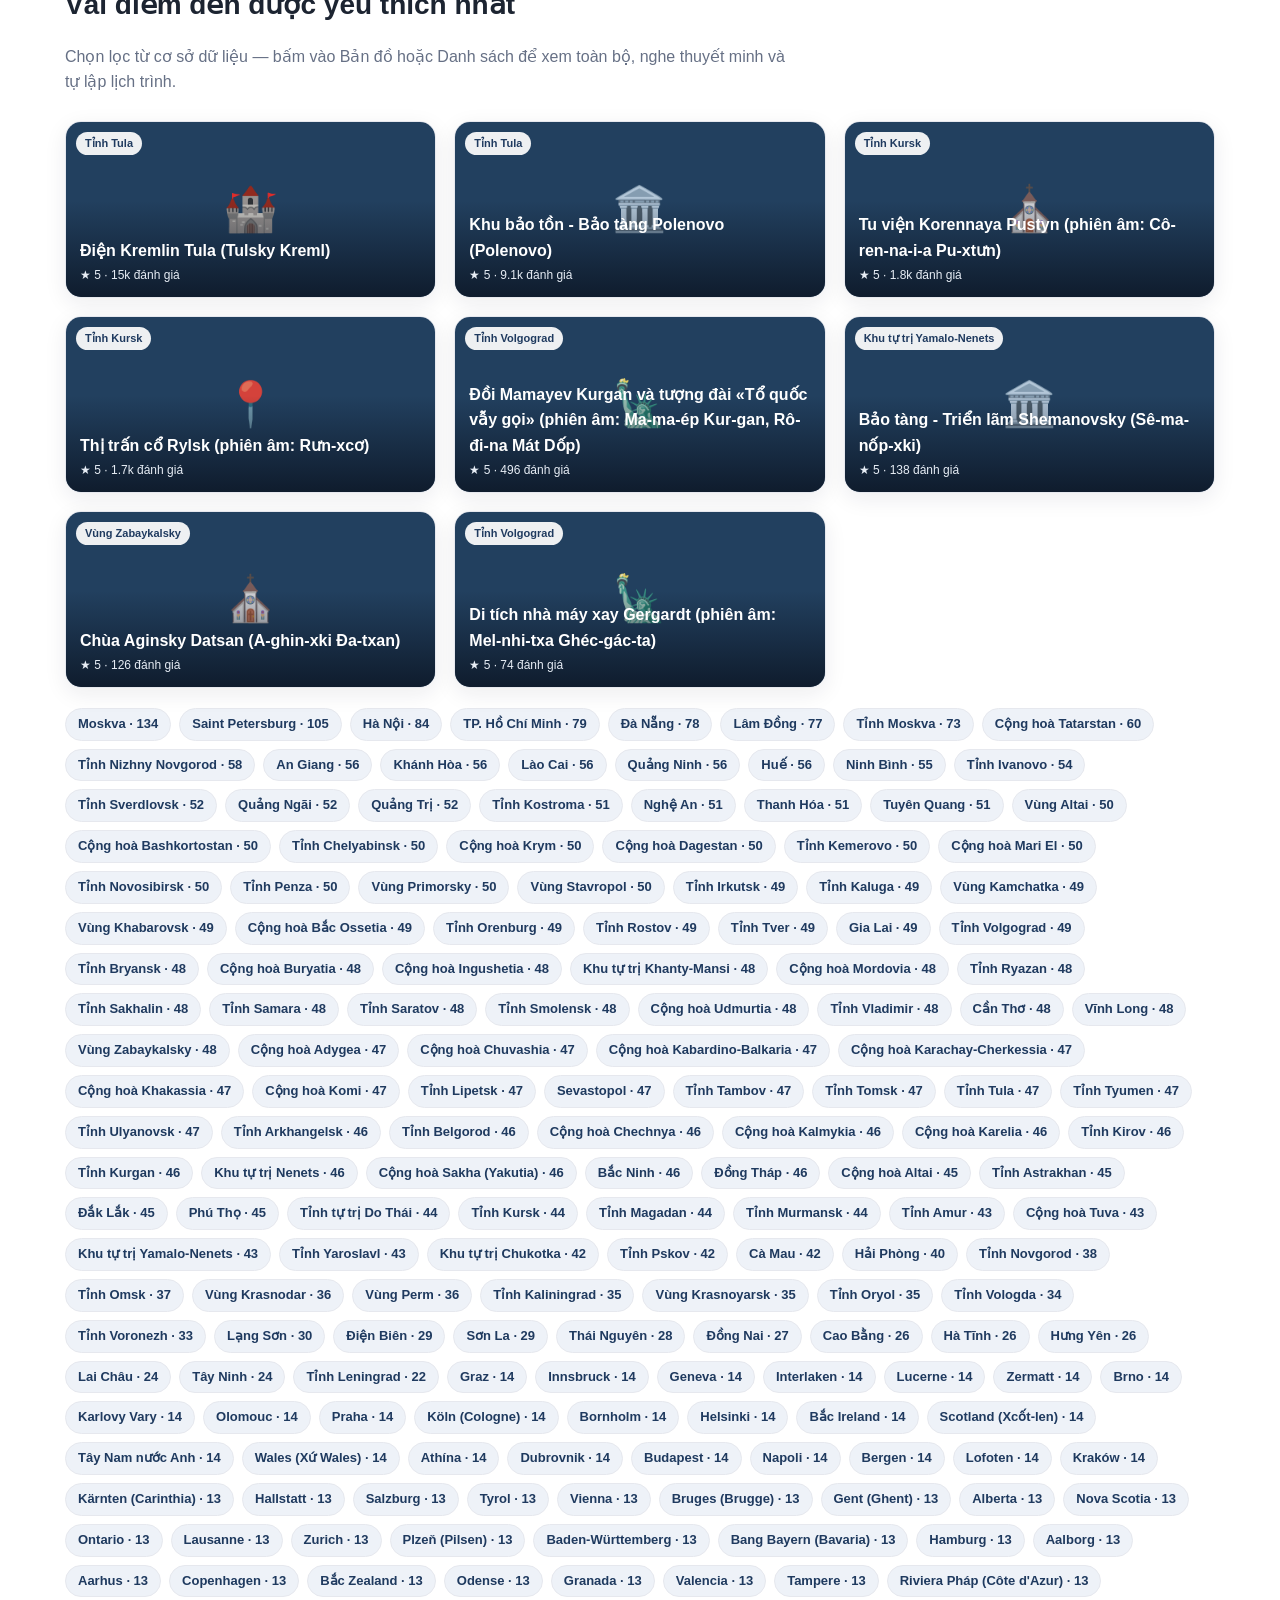
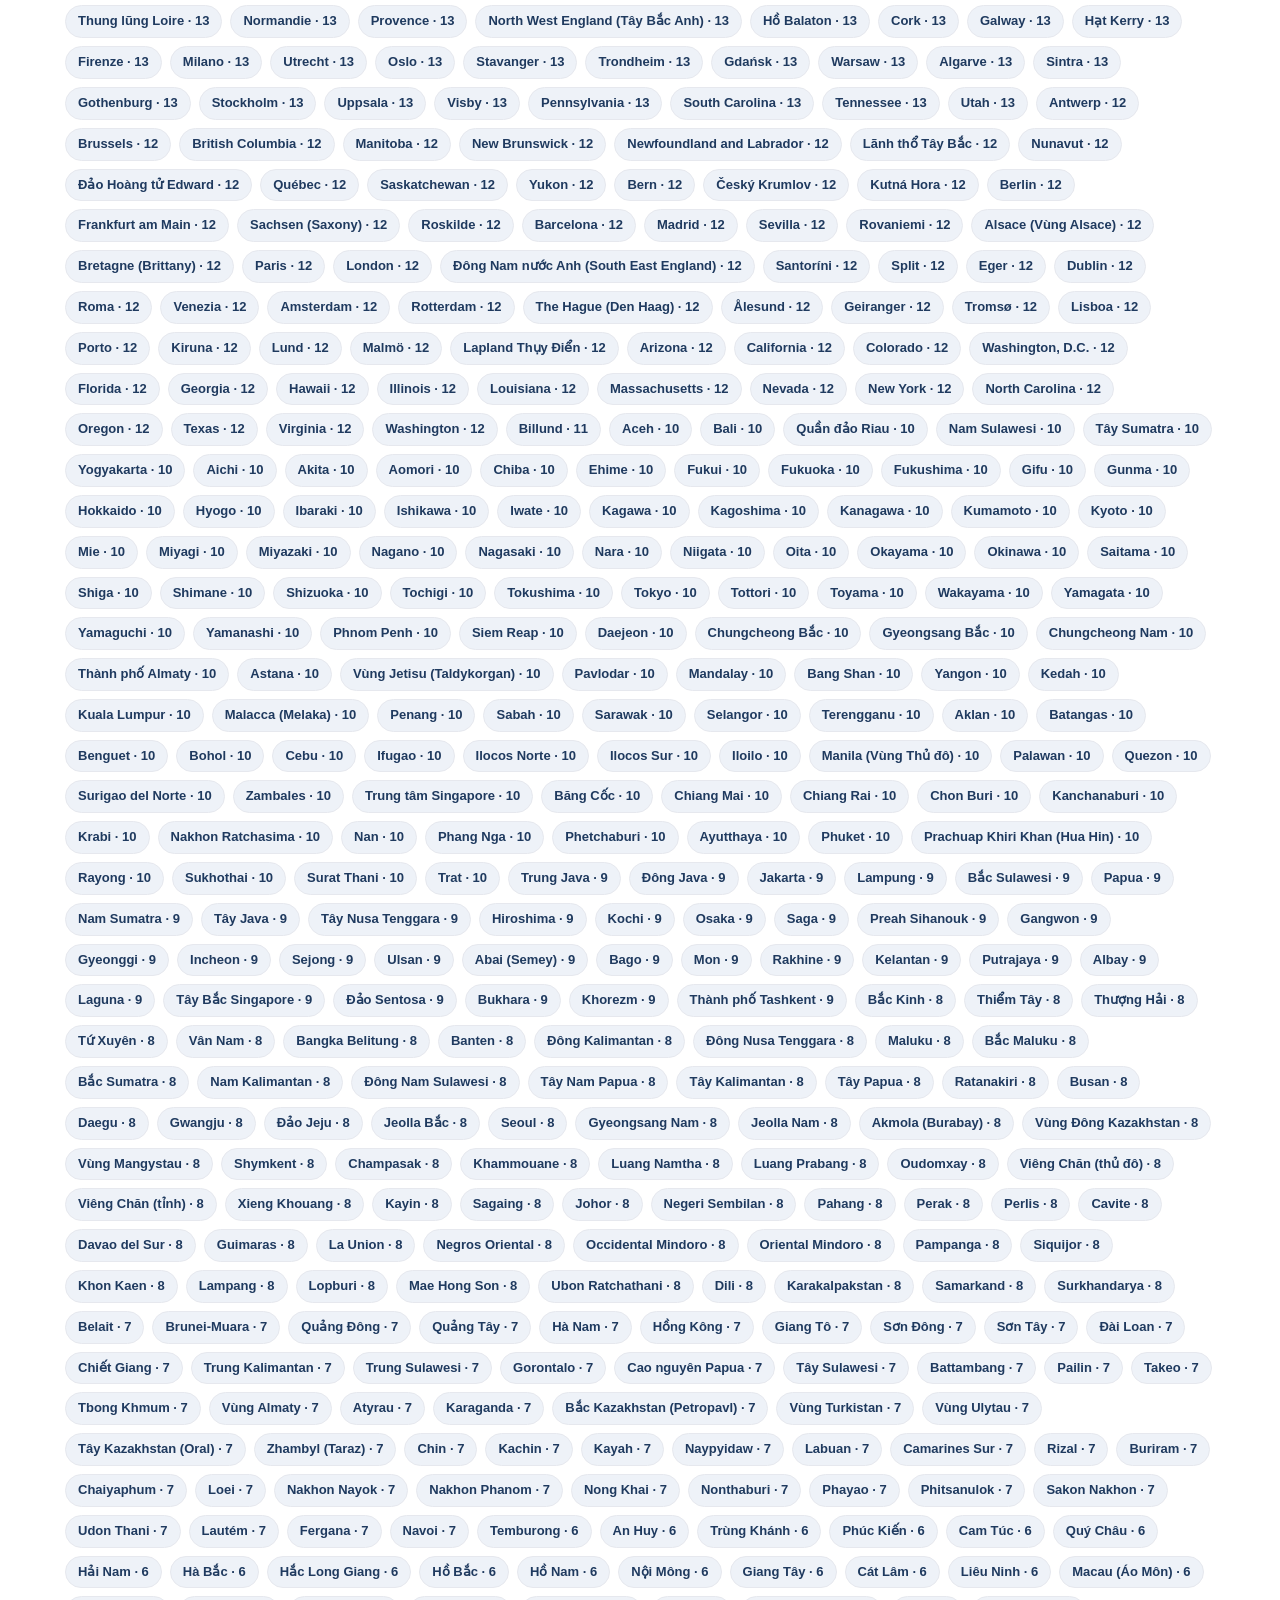
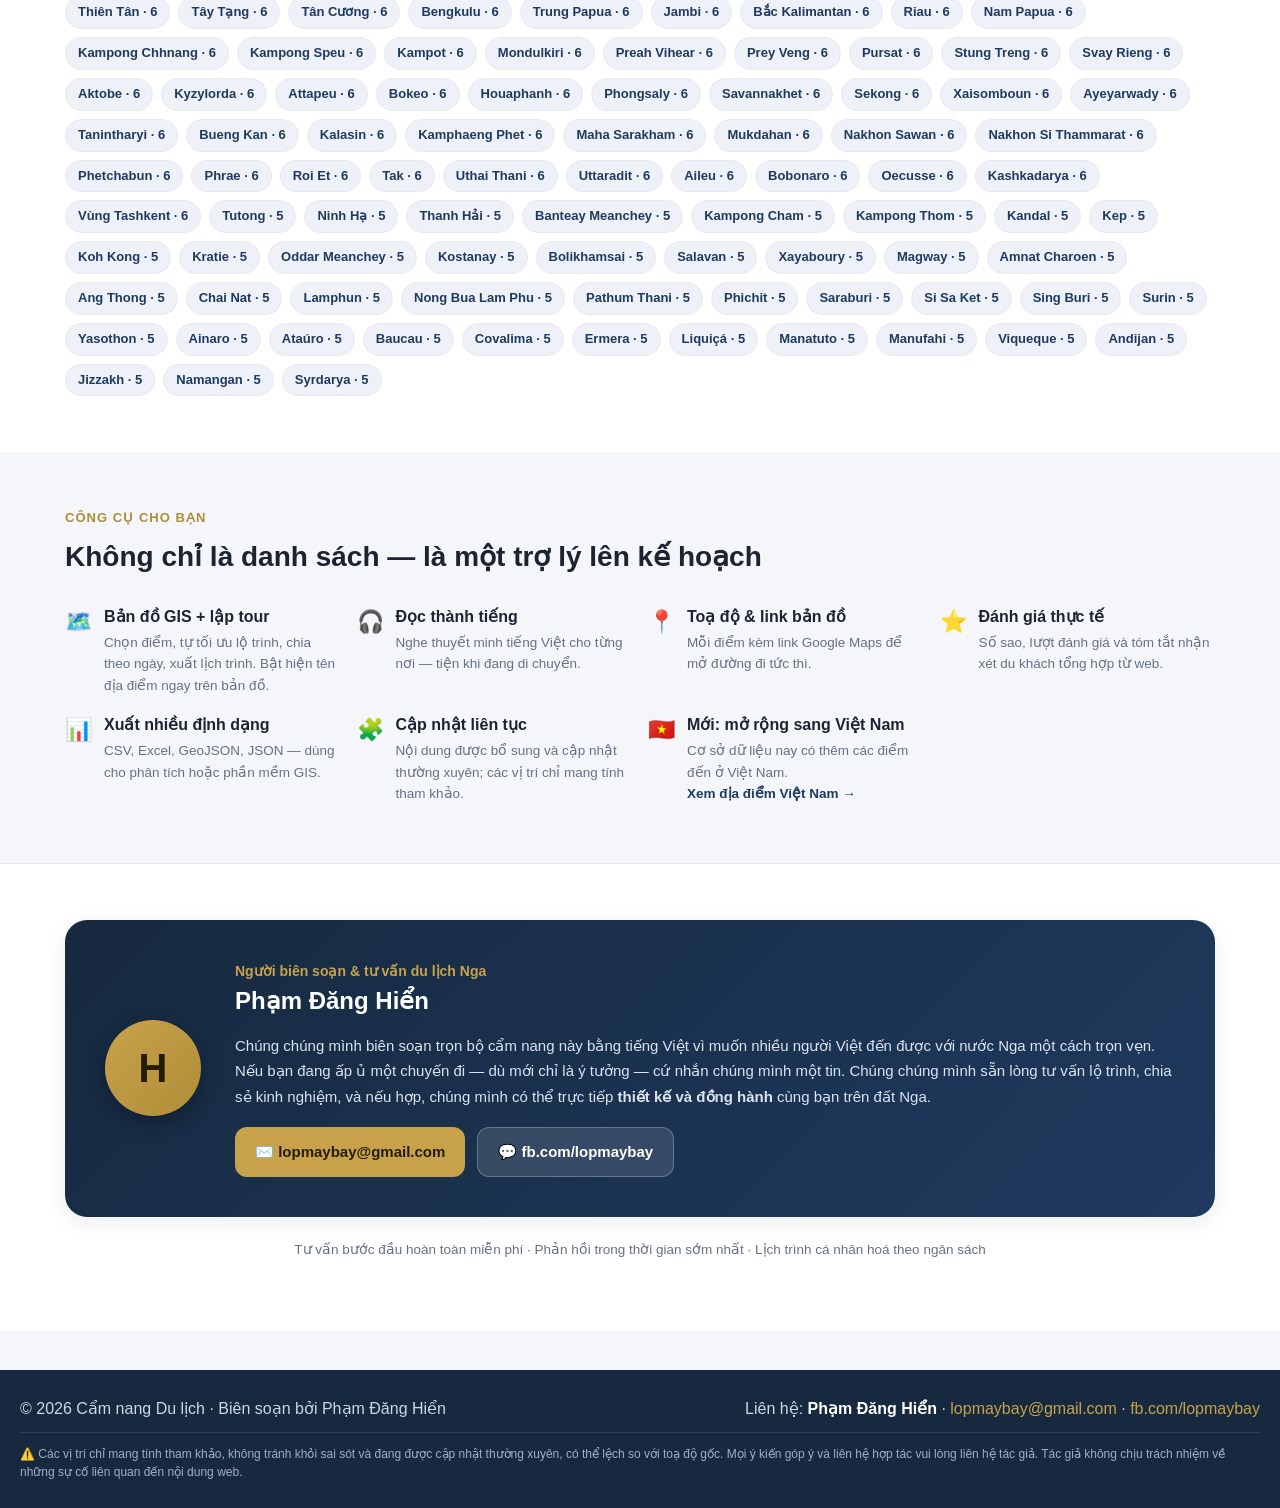
==== commit 81581043: "fb" ====
--- a/index.html
+++ b/index.html
@@ -102,6 +102,7 @@
       <a href="index.html" class="active">Trang chủ</a>
       <a href="list.html">Danh sách</a>
       <a href="gis.html">Bản đồ GIS</a>
+      <a href="am-thuc/index.html">🍲 Ẩm thực</a>
       <a href="khamsuckhoe.html" style="color:#1f9e6b;font-weight:700">🛂 Y tế & Giấy tờ</a>
       <a href="#lienhe">Liên hệ</a>
     </div>
